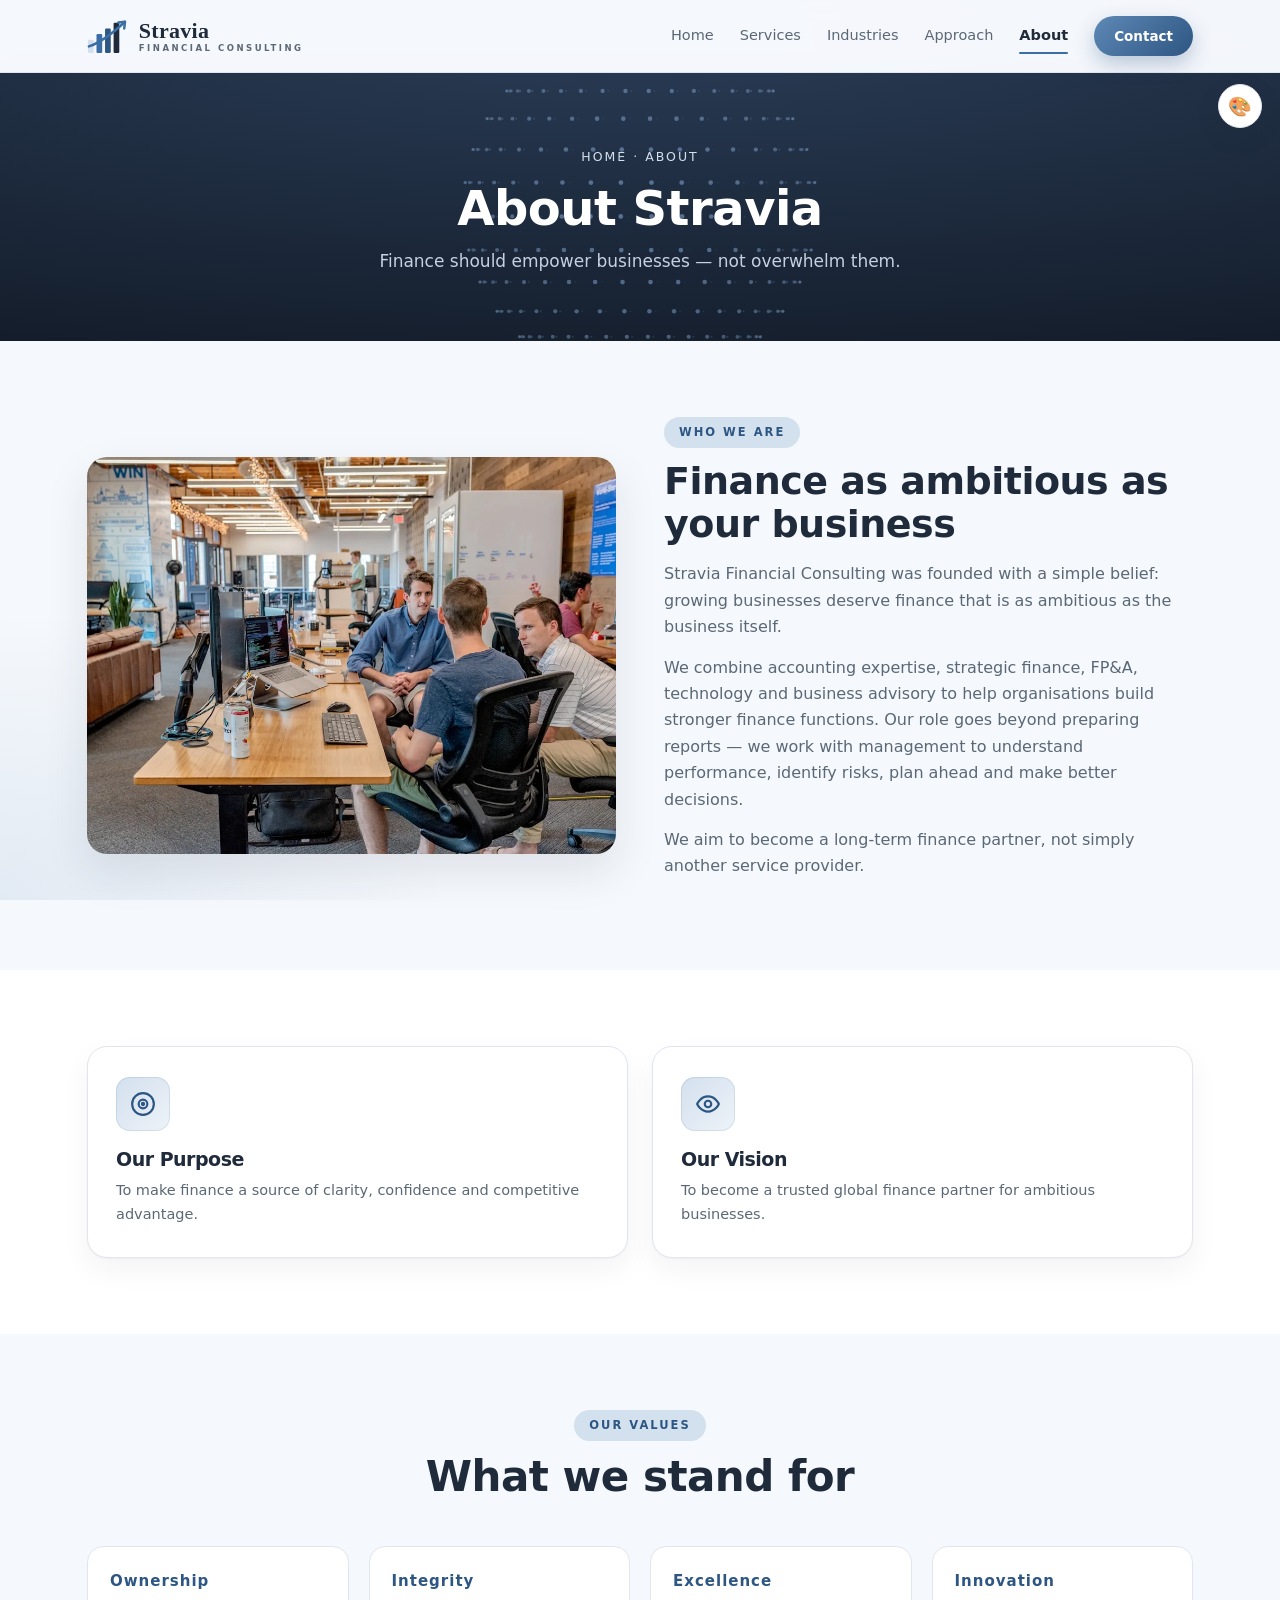
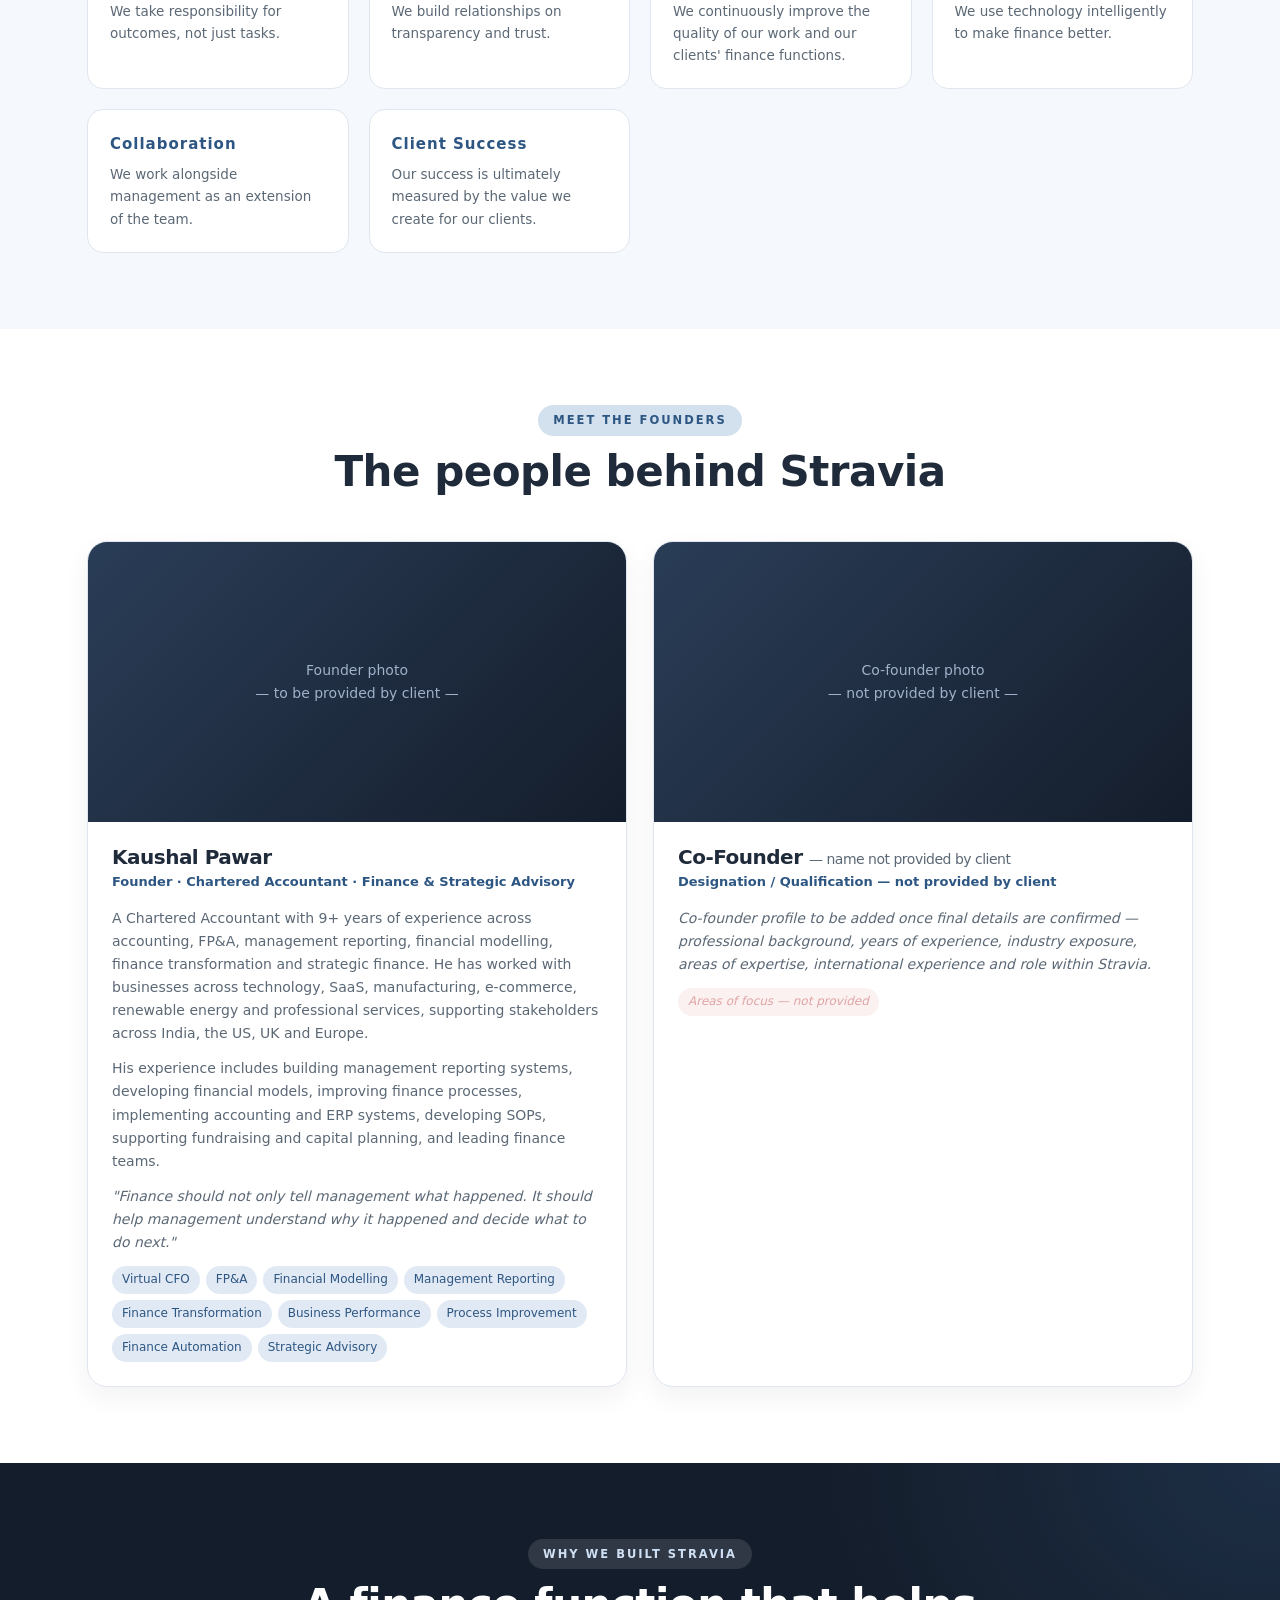
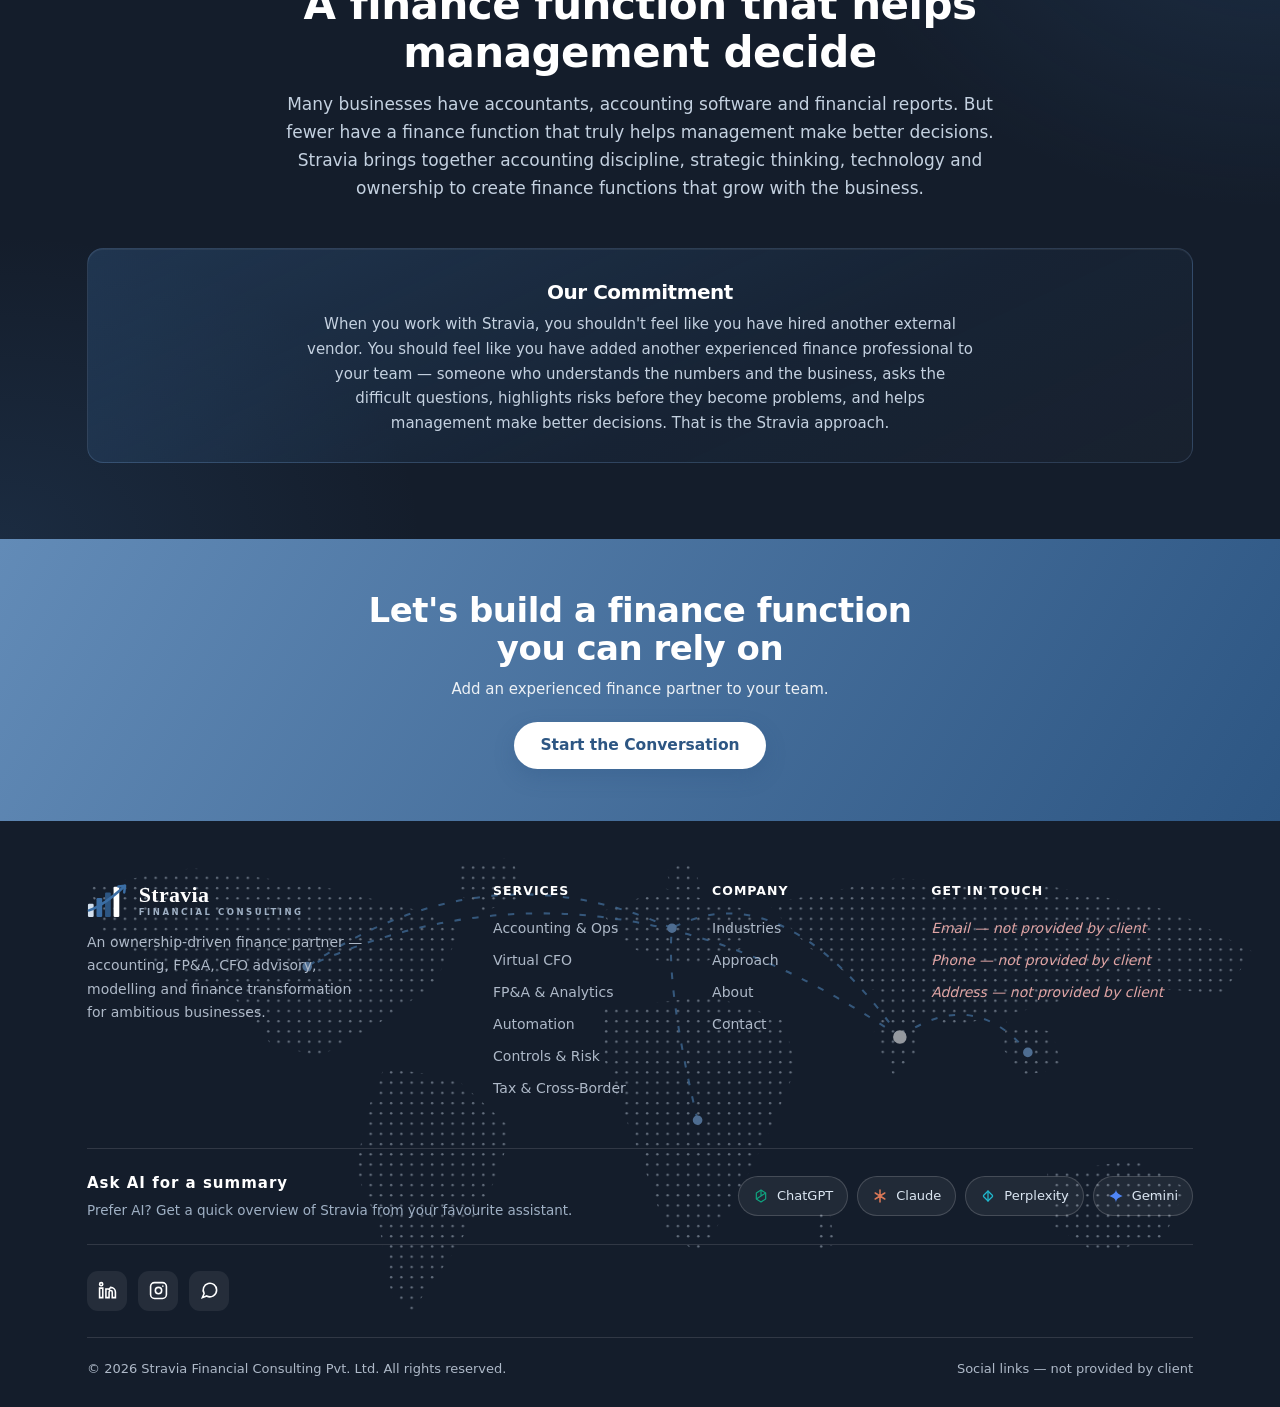
==== about.html @ cf148e98 "Stravia Financial Consulting website — real client content, colour-theme switcher, webp assets, resp" ====
<!DOCTYPE html>
<html lang="en">
<head>
<meta charset="UTF-8">
<meta name="viewport" content="width=device-width, initial-scale=1.0">
<title>About &amp; Founders — Stravia Financial Consulting</title>
<meta name="description" content="Stravia was founded on a simple belief: growing businesses deserve finance as ambitious as the business itself.">
<link rel="stylesheet" href="styles.css">
</head>
<body>

<header>
  <div class="wrap nav">
    <a class="brand" href="index.html"><svg class="logo" viewBox="0 0 44 40" fill="none" aria-hidden="true"><rect x="1" y="24" width="6" height="14" rx="1.2" fill="var(--accent-soft)"/><rect x="10" y="18" width="6" height="20" rx="1.2" fill="var(--accent)"/><rect x="19" y="12" width="6" height="26" rx="1.2" fill="var(--accent-dark)"/><rect x="28" y="6" width="6" height="32" rx="1.2" fill="var(--ink)"/><path d="M2 31C14 27 26 18 40 5" stroke="var(--accent)" stroke-width="2.6" stroke-linecap="round"/><path d="M40 5l-7 .8M40 5l-.8 7" stroke="var(--accent)" stroke-width="2.6" stroke-linecap="round"/></svg><span class="word"><b>Stravia</b><span>Financial Consulting</span></span></a>
    <nav class="navlinks">
      <a href="index.html">Home</a><a href="services.html">Services</a><a href="industries.html">Industries</a>
      <a href="approach.html">Approach</a><a href="about.html" class="active">About</a><a href="contact.html" class="btn">Contact</a>
    </nav>
    <button class="hamb" onclick="toggleMenu()">&#9776;</button>
  </div>
  <div class="mobile"><a href="index.html">Home</a><a href="services.html">Services</a><a href="industries.html">Industries</a><a href="approach.html">Approach</a><a href="about.html">About</a><a href="contact.html">Contact</a></div>
</header>

<div class="banner">
  <canvas class="banner-canvas" aria-hidden="true"></canvas>
  <div class="wrap">
    <div class="crumb">Home · About</div>
    <h1>About Stravia</h1>
    <p>Finance should empower businesses — not overwhelm them.</p>
  </div>
</div>

<!-- ABOUT INTRO -->
<section>
  <div class="wrap split">
    <img class="split-img reveal" src="assets/about-team.webp" alt="Stravia" loading="lazy" style="max-height:460px">
    <div class="reveal">
      <div class="tag">Who We Are</div>
      <h2>Finance as ambitious as your business</h2>
      <p>Stravia Financial Consulting was founded with a simple belief: growing businesses deserve finance that is as ambitious as the business itself.</p>
      <p>We combine accounting expertise, strategic finance, FP&amp;A, technology and business advisory to help organisations build stronger finance functions. Our role goes beyond preparing reports — we work with management to understand performance, identify risks, plan ahead and make better decisions.</p>
      <p>We aim to become a long-term finance partner, not simply another service provider.</p>
    </div>
  </div>
</section>

<!-- PURPOSE / VISION -->
<section style="background:var(--surface)">
  <div class="wrap grid-2">
    <div class="card reveal"><div class="ic"><svg stroke-width="2" viewBox="0 0 24 24"><path d="M12 2a10 10 0 100 20 10 10 0 000-20zM12 8a4 4 0 100 8 4 4 0 000-8zM12 11a1 1 0 100 2 1 1 0 000-2z"/></svg></div><h3>Our Purpose</h3><p>To make finance a source of clarity, confidence and competitive advantage.</p></div>
    <div class="card reveal"><div class="ic"><svg stroke-width="2" viewBox="0 0 24 24"><path d="M2 12s3-7 10-7 10 7 10 7-3 7-10 7-10-7-10-7z"/><circle cx="12" cy="12" r="3"/></svg></div><h3>Our Vision</h3><p>To become a trusted global finance partner for ambitious businesses.</p></div>
  </div>
</section>

<!-- VALUES -->
<section>
  <div class="wrap">
    <div class="shead reveal"><div class="tag">Our Values</div><h2>What we stand for</h2></div>
    <div class="values reveal">
      <div class="val"><h4>Ownership</h4><p>We take responsibility for outcomes, not just tasks.</p></div>
      <div class="val"><h4>Integrity</h4><p>We build relationships on transparency and trust.</p></div>
      <div class="val"><h4>Excellence</h4><p>We continuously improve the quality of our work and our clients' finance functions.</p></div>
      <div class="val"><h4>Innovation</h4><p>We use technology intelligently to make finance better.</p></div>
      <div class="val"><h4>Collaboration</h4><p>We work alongside management as an extension of the team.</p></div>
      <div class="val"><h4>Client Success</h4><p>Our success is ultimately measured by the value we create for our clients.</p></div>
    </div>
  </div>
</section>

<!-- FOUNDERS -->
<section style="background:var(--surface)">
  <div class="wrap">
    <div class="shead reveal"><div class="tag">Meet the Founders</div><h2>The people behind Stravia</h2></div>
    <div class="team">
      <div class="member reveal">
        <div class="ph">Founder photo<br>— to be provided by client —</div>
        <div class="info">
          <h3>Kaushal Pawar</h3>
          <span class="role">Founder · Chartered Accountant · Finance &amp; Strategic Advisory</span>
          <p>A Chartered Accountant with 9+ years of experience across accounting, FP&amp;A, management reporting, financial modelling, finance transformation and strategic finance. He has worked with businesses across technology, SaaS, manufacturing, e-commerce, renewable energy and professional services, supporting stakeholders across India, the US, UK and Europe.</p>
          <p>His experience includes building management reporting systems, developing financial models, improving finance processes, implementing accounting and ERP systems, developing SOPs, supporting fundraising and capital planning, and leading finance teams.</p>
          <p><em>"Finance should not only tell management what happened. It should help management understand why it happened and decide what to do next."</em></p>
          <div class="focus"><span>Virtual CFO</span><span>FP&amp;A</span><span>Financial Modelling</span><span>Management Reporting</span><span>Finance Transformation</span><span>Business Performance</span><span>Process Improvement</span><span>Finance Automation</span><span>Strategic Advisory</span></div>
        </div>
      </div>
      <div class="member reveal">
        <div class="ph">Co-founder photo<br>— not provided by client —</div>
        <div class="info">
          <h3>Co-Founder <span style="font-weight:400;color:var(--muted);font-size:14px">— name not provided by client</span></h3>
          <span class="role">Designation / Qualification — not provided by client</span>
          <p><em>Co-founder profile to be added once final details are confirmed — professional background, years of experience, industry exposure, areas of expertise, international experience and role within Stravia.</em></p>
          <div class="focus"><span class="np" style="background:rgba(224,164,164,.15)">Areas of focus — not provided</span></div>
        </div>
      </div>
    </div>
  </div>
</section>

<!-- WHY / COMMITMENT -->
<section class="dark">
  <div class="wrap">
    <div class="shead reveal"><div class="tag">Why We Built Stravia</div><h2>A finance function that helps management decide</h2>
      <p>Many businesses have accountants, accounting software and financial reports. But fewer have a finance function that truly helps management make better decisions. Stravia brings together accounting discipline, strategic thinking, technology and ownership to create finance functions that grow with the business.</p></div>
    <div class="pillars" style="grid-template-columns:1fr">
      <div class="pillar reveal" style="text-align:center">
        <h3 style="font-size:20px">Our Commitment</h3>
        <p style="max-width:70ch;margin:8px auto 0;font-size:15px">When you work with Stravia, you shouldn't feel like you have hired another external vendor. You should feel like you have added another experienced finance professional to your team — someone who understands the numbers and the business, asks the difficult questions, highlights risks before they become problems, and helps management make better decisions. That is the Stravia approach.</p>
      </div>
    </div>
  </div>
</section>

<section class="cta"><div class="wrap reveal"><h2>Let's build a finance function you can rely on</h2><p>Add an experienced finance partner to your team.</p><a href="contact.html" class="btn btn-lg">Start the Conversation</a></div></section>

<footer>
  <div class="footer-bg" aria-hidden="true"></div>
  <div class="wrap">
    <div class="fgrid">
      <div><a class="brand" href="index.html"><svg class="logo" viewBox="0 0 44 40" fill="none" aria-hidden="true"><rect x="1" y="24" width="6" height="14" rx="1.2" fill="var(--accent-soft)"/><rect x="10" y="18" width="6" height="20" rx="1.2" fill="var(--accent)"/><rect x="19" y="12" width="6" height="26" rx="1.2" fill="var(--accent-dark)"/><rect x="28" y="6" width="6" height="32" rx="1.2" fill="#fff"/><path d="M2 31C14 27 26 18 40 5" stroke="var(--accent)" stroke-width="2.6" stroke-linecap="round"/><path d="M40 5l-7 .8M40 5l-.8 7" stroke="var(--accent)" stroke-width="2.6" stroke-linecap="round"/></svg><span class="word"><b>Stravia</b><span>Financial Consulting</span></span></a>
        <p class="fabout">An ownership-driven finance partner — accounting, FP&amp;A, CFO advisory, modelling and finance transformation for ambitious businesses.</p></div>
      <div><h5>Services</h5><a href="services.html">Accounting &amp; Ops</a><a href="services.html">Virtual CFO</a><a href="services.html">FP&amp;A &amp; Analytics</a><a href="services.html">Automation</a><a href="services.html">Controls &amp; Risk</a><a href="services.html">Tax &amp; Cross-Border</a></div>
      <div><h5>Company</h5><a href="industries.html">Industries</a><a href="approach.html">Approach</a><a href="about.html">About</a><a href="contact.html">Contact</a></div>
      <div><h5>Get in touch</h5><a class="np">Email — not provided by client</a><a class="np">Phone — not provided by client</a><a class="np">Address — not provided by client</a></div>
    </div>
    <div class="ai-summary">
      <div><h5>Ask AI for a summary</h5><p>Prefer AI? Get a quick overview of Stravia from your favourite assistant.</p></div>
      <div class="ai-btns">
        <a href="https://chatgpt.com" target="_blank" rel="noopener"><svg class="ai-ic" viewBox="0 0 24 24" fill="none" stroke="#10a37f" stroke-width="1.8" stroke-linejoin="round"><path d="M12 3 L19 7.5 V16.5 L12 21 L5 16.5 V7.5 Z"/><path d="M12 3 V12 M12 12 L19 7.5 M12 12 L5 16.5"/></svg>ChatGPT</a>
        <a href="https://claude.ai" target="_blank" rel="noopener"><svg class="ai-ic" viewBox="0 0 24 24" fill="none" stroke="#d97757" stroke-width="2.3" stroke-linecap="round"><path d="M12 3v18M4.8 7.5l14.4 9M19.2 7.5l-14.4 9"/></svg>Claude</a>
        <a href="https://www.perplexity.ai" target="_blank" rel="noopener"><svg class="ai-ic" viewBox="0 0 24 24" fill="none" stroke="#20b8cd" stroke-width="1.9"><rect x="6.7" y="6.7" width="10.6" height="10.6" rx="1.5" transform="rotate(45 12 12)"/><path d="M12 3.5v17"/></svg>Perplexity</a>
        <a href="https://gemini.google.com" target="_blank" rel="noopener"><svg class="ai-ic" viewBox="0 0 24 24" fill="#4f86f7"><path d="M12 2c.5 5 2.5 7 10 10-7.5 3-9.5 5-10 10-.5-5-2.5-7-10-10 7.5-3 9.5-5 10-10z"/></svg>Gemini</a>
      </div>
    </div>
    <div class="fsocials">
      <a href="#" title="Not provided by client"><svg viewBox="0 0 24 24" stroke-width="2"><path d="M16 8a6 6 0 016 6v7h-4v-7a2 2 0 00-4 0v7h-4v-11h4v1.5A6 6 0 0116 8zM2 9h4v12H2zM4 2a2 2 0 110 4 2 2 0 010-4z"/></svg></a>
      <a href="#" title="Not provided by client"><svg viewBox="0 0 24 24" stroke-width="2"><rect x="2" y="2" width="20" height="20" rx="5"/><circle cx="12" cy="12" r="4"/><circle cx="17.5" cy="6.5" r="1" fill="#fff" stroke="none"/></svg></a>
      <a href="#" title="Not provided by client"><svg viewBox="0 0 24 24" stroke-width="2"><path d="M21 11.5a8.5 8.5 0 01-12.6 7.4L3 21l2.2-5.3A8.5 8.5 0 1121 11.5z"/></svg></a>
    </div>
    <div class="fbot"><span>© 2026 Stravia Financial Consulting Pvt. Ltd. All rights reserved.</span><span>Social links — not provided by client</span></div>
  </div>
</footer>

<script src="script.js"></script>
</body>
</html>
---- styles.css ----
/* ============================================================
   STRAVIA FINANCIAL CONSULTING — stylesheet
   Theme is driven by CSS variables (see script.js theme switcher).
   Default theme below = "Steel Blue" (recommended).
   ============================================================ */
:root{
  --bg:#f5f8fc; --surface:#ffffff; --ink:#1f2a3a; --muted:#5b6875;
  --accent:#3b6ea5; --accent-dark:#2d5683; --accent-soft:#d3e0ee;
  --on-accent:#ffffff; --line:#e0e6ef;
  --d1:#2a3d57; --d2:#141d2b;            /* dark-section gradient stops */
  --shadow:0 18px 44px rgba(31,42,58,.10);
  --radius:20px;
}
*{box-sizing:border-box;margin:0;padding:0}
html{scroll-behavior:smooth}
html,body{overflow-x:hidden}
body{
  font-family:"Poppins","Segoe UI",system-ui,-apple-system,sans-serif;
  color:var(--ink);background:var(--bg);line-height:1.65;-webkit-font-smoothing:antialiased;
  background-image:
    radial-gradient(70% 55% at 100% 0%, color-mix(in srgb, var(--accent) 12%, transparent), transparent 58%),
    radial-gradient(60% 55% at 0% 100%, color-mix(in srgb, var(--accent) 10%, transparent), transparent 58%);
  background-attachment:fixed;background-repeat:no-repeat;
}
h1,h2,h3{line-height:1.12;font-weight:700;letter-spacing:-.5px}
a{color:inherit;text-decoration:none}
img{max-width:100%;display:block}
ul{list-style:none}
.wrap{max-width:1150px;margin:0 auto;padding:0 22px}
section{padding:76px 0}
.tag{display:inline-block;color:var(--accent-dark);background:var(--accent-soft);font-weight:700;
  letter-spacing:2px;font-size:11.5px;text-transform:uppercase;padding:6px 15px;border-radius:40px}
.dark .tag{background:rgba(255,255,255,.12);color:#cfe0f5}
.shead{text-align:center;max-width:720px;margin:0 auto 46px}
.shead h2{font-size:clamp(26px,4.4vw,42px);margin-top:12px}
.shead p{color:var(--muted);margin-top:14px;font-size:clamp(15px,2vw,17px)}
.dark .shead p{color:#c4d1e0}

/* ---------- Buttons ---------- */
.btn{display:inline-flex;align-items:center;gap:8px;background:linear-gradient(135deg,color-mix(in srgb,var(--accent) 82%,#fff),var(--accent-dark));
  color:var(--on-accent);font-weight:600;padding:12px 26px;border-radius:40px;font-size:14.5px;border:none;cursor:pointer;
  box-shadow:0 8px 20px color-mix(in srgb,var(--accent-dark) 30%,transparent);transition:transform .25s cubic-bezier(.16,1,.3,1),box-shadow .25s}
.btn:hover{transform:translateY(-3px);box-shadow:0 14px 30px color-mix(in srgb,var(--accent-dark) 42%,transparent)}
.btn-lg{padding:15px 34px;font-size:15.5px}
.btn-outline{background:transparent;color:var(--ink);border:1.5px solid var(--line);box-shadow:none}
.btn-outline:hover{background:var(--ink);color:#fff;border-color:var(--ink)}

/* ---------- Brand / logo (SVG adapts to theme) ---------- */
.brand{display:flex;align-items:center;gap:10px;font-weight:700}
.brand .logo{height:38px;width:auto;flex:none}
.brand .word{display:flex;flex-direction:column;line-height:1}
.brand .word b{font-family:Georgia,"Times New Roman",serif;font-size:22px;letter-spacing:.3px;color:var(--ink)}
.brand .word span{font-size:8.5px;letter-spacing:2.5px;text-transform:uppercase;color:var(--muted);margin-top:2px}

/* ---------- Nav ---------- */
header{position:sticky;top:0;z-index:100;background:color-mix(in srgb,var(--bg) 90%,transparent);
  backdrop-filter:blur(10px);border-bottom:1px solid var(--line)}
.nav{display:flex;align-items:center;justify-content:space-between;height:72px;gap:12px}
.navlinks{display:flex;gap:26px;align-items:center;font-size:14.5px;font-weight:500}
.navlinks a{color:var(--muted);transition:.15s;position:relative;padding:4px 0;white-space:nowrap}
.navlinks a:hover{color:var(--ink)}
.navlinks a.active{color:var(--ink);font-weight:600}
.navlinks a.active::after{content:"";position:absolute;left:0;right:0;bottom:-2px;height:2px;background:var(--accent);border-radius:2px}
.navlinks a.btn{color:var(--on-accent);padding:9px 20px;font-size:13.5px}
.hamb{display:none;background:none;border:none;font-size:26px;color:var(--ink);cursor:pointer;line-height:1}
.mobile{display:none;flex-direction:column;padding:8px 22px 20px;background:var(--surface);border-bottom:1px solid var(--line)}
.mobile a{padding:12px 4px;color:var(--ink);font-weight:500;border-bottom:1px solid var(--line)}
.mobile a:last-child{border:none}
.mobile.open{display:flex}

/* ---------- Theme switcher (top-right) ---------- */
.theme-fab{position:fixed;top:84px;right:18px;z-index:130;width:44px;height:44px;border-radius:50%;
  background:var(--surface);border:1px solid var(--line);box-shadow:0 8px 22px rgba(31,42,58,.16);
  cursor:pointer;display:flex;align-items:center;justify-content:center;font-size:19px;transition:.2s}
.theme-fab:hover{transform:scale(1.06)}
.theme-panel{position:fixed;top:136px;right:18px;z-index:130;width:230px;background:var(--surface);
  border:1px solid var(--line);border-radius:16px;box-shadow:0 20px 44px rgba(31,42,58,.2);padding:14px;
  display:none}
.theme-panel.open{display:block}
.theme-panel h4{font-size:11px;letter-spacing:1.4px;text-transform:uppercase;color:var(--muted);margin-bottom:10px}
.theme-opt{display:flex;align-items:center;gap:10px;width:100%;border:1px solid var(--line);background:var(--surface);
  border-radius:10px;padding:8px 10px;margin-bottom:8px;cursor:pointer;font-size:13px;color:var(--ink);font-family:inherit;text-align:left}
.theme-opt:last-child{margin-bottom:0}
.theme-opt:hover{border-color:color-mix(in srgb,var(--accent) 50%,var(--line))}
.theme-opt.active{border-color:var(--ink);box-shadow:0 0 0 2px color-mix(in srgb,var(--ink) 12%,transparent)}
.theme-opt .sw{display:flex;gap:3px}
.theme-opt .sw i{width:13px;height:13px;border-radius:50%;display:block}
.theme-opt .rec{margin-left:auto;font-size:9px;font-weight:700;color:var(--accent-dark);background:var(--accent-soft);padding:2px 7px;border-radius:20px;letter-spacing:.5px}

/* ---------- Hero (video background) ---------- */
.hero{position:relative;overflow:hidden;min-height:86vh;display:flex;align-items:center;text-align:center;color:#fff;
  padding:120px 0 90px;background:#141d2b url(assets/meeting.webp) center/cover no-repeat}
.hero-video{position:absolute;inset:0;width:100%;height:100%;object-fit:cover;z-index:0}
.hero::after{content:"";position:absolute;inset:0;z-index:1;pointer-events:none;
  background:linear-gradient(180deg,rgba(15,22,34,.72),rgba(15,22,34,.5) 42%,rgba(15,22,34,.86))}
.hero .wrap{position:relative;z-index:2}
.hero h1{font-size:clamp(32px,6.4vw,66px);max-width:20ch;margin:0 auto;color:#fff;text-shadow:0 2px 22px rgba(0,0,0,.45)}
.hero .eyebrow{margin:22px 0 8px;font-size:clamp(14px,2vw,20px);font-weight:700;letter-spacing:4px;color:#bcd3ee}
.hero .subhead{max-width:60ch;margin:0 auto;color:#dbe6f2;font-size:clamp(14.5px,1.8vw,17px)}
.hero .hnote{max-width:52ch;margin:16px auto 0;color:#aebccf;font-size:14px;font-style:italic}
.hero .hbtns{margin-top:32px;display:flex;gap:13px;justify-content:center;flex-wrap:wrap}
.hero .btn-outline{color:#fff;border-color:rgba(255,255,255,.55)}
.hero .btn-outline:hover{background:#fff;color:var(--ink);border-color:#fff}

/* ---------- Page banner (inner pages) ---------- */
.banner{color:#fff;text-align:center;padding:74px 0 66px;position:relative;overflow:hidden;
  background:radial-gradient(120% 130% at 50% -20%,var(--d1),var(--d2))}
.banner-canvas{position:absolute;inset:0;width:100%;height:100%;z-index:0;opacity:.9;pointer-events:none}
.banner .wrap{position:relative;z-index:1}
.banner h1{font-size:clamp(28px,5vw,48px)}
.banner p{color:#c4d1e0;margin:12px auto 0;font-size:clamp(15px,2vw,17px);max-width:60ch}
.banner .crumb{color:var(--accent-soft);font-size:12.5px;letter-spacing:2px;text-transform:uppercase;margin-bottom:14px}

/* ---------- Generic grids (auto-responsive) ---------- */
.grid-3{display:grid;grid-template-columns:repeat(auto-fit,minmax(260px,1fr));gap:24px}
.grid-2{display:grid;grid-template-columns:repeat(auto-fit,minmax(300px,1fr));gap:24px}

/* ---------- Cards ---------- */
.card{position:relative;background:var(--surface);border:1px solid var(--line);border-radius:var(--radius);padding:30px 28px;
  box-shadow:0 1px 2px rgba(31,42,58,.04),0 12px 28px rgba(31,42,58,.05);
  transition:transform .3s cubic-bezier(.16,1,.3,1),box-shadow .3s,border-color .3s}
.card:hover{transform:translateY(-7px);box-shadow:0 24px 50px rgba(31,42,58,.14);border-color:var(--accent-soft)}
.card .ic{width:54px;height:54px;border-radius:14px;background:linear-gradient(135deg,var(--accent-soft),color-mix(in srgb,var(--accent-soft) 40%,#fff));
  display:flex;align-items:center;justify-content:center;margin-bottom:18px;transition:.3s;box-shadow:inset 0 0 0 1px color-mix(in srgb,var(--accent) 14%,transparent)}
.card:hover .ic{background:linear-gradient(135deg,color-mix(in srgb,var(--accent) 82%,#fff),var(--accent-dark))}
.card .ic svg{width:26px;height:26px;stroke:var(--accent-dark);transition:.3s;fill:none}
.card:hover .ic svg{stroke:#fff}
.card h3{font-size:19px;margin-bottom:9px}
.card p{color:var(--muted);font-size:14.5px}
.card .more{display:inline-block;margin-top:14px;color:var(--accent-dark);font-weight:600;font-size:14px}

/* ---------- Feature / value chips ---------- */
.features{background:var(--accent-soft)}
.feat{display:flex;gap:13px;align-items:flex-start}
.feat .fi{flex:none;width:46px;height:46px;border-radius:13px;background:var(--surface);display:flex;align-items:center;justify-content:center;
  box-shadow:0 6px 16px rgba(31,42,58,.1),inset 0 0 0 1px color-mix(in srgb,var(--accent) 10%,transparent);transition:.3s}
.feat:hover .fi{transform:translateY(-3px)}
.feat .fi svg{width:23px;height:23px;stroke:var(--accent-dark);fill:none}
.feat h4{font-size:15px}
.feat p{font-size:13.5px;color:var(--accent-dark);opacity:.9}

/* ---------- Split (image + text) ---------- */
.split{display:grid;grid-template-columns:repeat(auto-fit,minmax(300px,1fr));gap:48px;align-items:center}
.split img{border-radius:var(--radius);box-shadow:var(--shadow);width:100%;object-fit:cover;max-height:460px}
.split h2{font-size:clamp(24px,3.6vw,38px);margin:12px 0 16px}
.split p{color:var(--muted);margin-bottom:14px}
.ticks li{display:flex;gap:11px;align-items:flex-start;margin-bottom:12px;font-size:15px}
.ticks svg{flex:none;width:22px;height:22px;stroke:var(--accent);margin-top:2px;fill:none}

/* ---------- Dark section + gradient pillar cards ---------- */
.dark{background:var(--d2);color:#fff;position:relative;overflow:hidden}
.dark::after{content:"";position:absolute;inset:0;pointer-events:none;z-index:0;
  background:radial-gradient(60% 85% at 100% 0%,color-mix(in srgb,var(--accent) 22%,transparent),transparent 60%),
             radial-gradient(55% 75% at 0% 100%,color-mix(in srgb,var(--accent) 18%,transparent),transparent 60%)}
.dark .wrap{position:relative;z-index:1}
.dark .shead h2{color:#fff}
.pillars{display:grid;grid-template-columns:repeat(auto-fit,minmax(240px,1fr));gap:24px}
.pillar{border-radius:16px;padding:26px;border:1px solid rgba(143,182,230,.18);
  background:linear-gradient(155deg,color-mix(in srgb,var(--accent) 30%,transparent),color-mix(in srgb,var(--accent) 8%,transparent) 60%,rgba(255,255,255,.02));
  box-shadow:inset 0 1px 0 rgba(255,255,255,.06);transition:.3s}
.pillar:hover{transform:translateY(-5px);border-color:rgba(143,182,230,.4)}
.pillar .pn{font-size:26px;font-weight:700;
  background:linear-gradient(135deg,#cfe0f5,color-mix(in srgb,var(--accent) 70%,#fff));-webkit-background-clip:text;background-clip:text;-webkit-text-fill-color:transparent}
.pillar h3{font-size:18px;margin:6px 0 9px}
.pillar p{color:#c4d1e0;font-size:14px}

/* ---------- Service blocks (Services page) ---------- */
.svc-block{background:var(--surface);border:1px solid var(--line);border-radius:var(--radius);padding:28px;
  box-shadow:0 10px 26px rgba(31,42,58,.05);margin-bottom:22px}
.svc-block .h{display:flex;align-items:center;gap:14px;margin-bottom:16px}
.svc-block .num{flex:none;width:44px;height:44px;border-radius:12px;display:flex;align-items:center;justify-content:center;
  font-weight:700;color:#fff;background:linear-gradient(135deg,color-mix(in srgb,var(--accent) 82%,#fff),var(--accent-dark))}
.svc-block h3{font-size:20px}
.svc-block .chips{display:flex;flex-wrap:wrap;gap:8px}
.chip{background:color-mix(in srgb,var(--accent-soft) 60%,var(--bg));border:1px solid var(--line);color:var(--ink);
  font-size:13px;padding:6px 13px;border-radius:30px}
.svc-block .outcome{margin-top:16px;font-size:14px;color:var(--accent-dark);background:var(--accent-soft);
  padding:11px 16px;border-radius:12px;display:flex;gap:8px;align-items:flex-start}
.svc-block .outcome svg{flex:none;width:18px;height:18px;stroke:var(--accent-dark);margin-top:2px;fill:none}

/* ---------- Industries ---------- */
.ind{background:var(--surface);border:1px solid var(--line);border-radius:var(--radius);padding:28px;
  box-shadow:0 10px 26px rgba(31,42,58,.05);transition:.3s}
.ind:hover{box-shadow:0 22px 46px rgba(31,42,58,.12);transform:translateY(-5px)}
.ind h3{font-size:20px;margin-bottom:6px}
.ind .lbl{font-size:11.5px;font-weight:700;letter-spacing:1px;text-transform:uppercase;color:var(--accent-dark);margin:16px 0 8px}
.ind p{color:var(--muted);font-size:14px}
.ind .list li{font-size:13.5px;color:var(--muted);padding-left:18px;position:relative;margin-bottom:5px}
.ind .list li::before{content:"";position:absolute;left:2px;top:8px;width:6px;height:6px;border-radius:50%;background:var(--accent)}
.ind .kpis{display:flex;flex-wrap:wrap;gap:6px}
.ind .kpis span{font-size:12px;background:var(--accent-soft);color:var(--accent-dark);padding:4px 10px;border-radius:20px;font-weight:600}

/* ---------- Team members ---------- */
.team{display:grid;grid-template-columns:repeat(auto-fit,minmax(280px,1fr));gap:26px}
.member{background:var(--surface);border:1px solid var(--line);border-radius:var(--radius);overflow:hidden;
  box-shadow:0 10px 26px rgba(31,42,58,.06);transition:.3s}
.member:hover{transform:translateY(-6px);box-shadow:0 22px 46px rgba(31,42,58,.13)}
.member img{width:100%;height:280px;object-fit:cover;object-position:top}
.member .ph{width:100%;height:280px;display:flex;align-items:center;justify-content:center;
  background:linear-gradient(135deg,var(--d1),var(--d2));color:#9fb2c9;font-size:14px;text-align:center;padding:20px}
.member .info{padding:24px}
.member h3{font-size:20px;margin-bottom:3px}
.member .role{color:var(--accent-dark);font-weight:600;font-size:13px;display:block;margin-bottom:14px}
.member p{font-size:14px;color:var(--muted);margin-bottom:12px}
.member .focus{display:flex;flex-wrap:wrap;gap:6px}
.member .focus span{font-size:12px;background:color-mix(in srgb,var(--accent-soft) 60%,var(--bg));color:var(--accent-dark);padding:4px 10px;border-radius:20px}

/* ---------- Values ---------- */
.values{display:grid;grid-template-columns:repeat(auto-fit,minmax(220px,1fr));gap:20px}
.val{background:var(--surface);border:1px solid var(--line);border-radius:16px;padding:22px}
.val h4{font-size:15px;color:var(--accent-dark);letter-spacing:1px;margin-bottom:6px}
.val p{font-size:13.5px;color:var(--muted)}

/* ---------- Insights ---------- */
.insights{display:flex;flex-wrap:wrap;gap:10px;justify-content:center}
.insights span{background:var(--surface);border:1px solid var(--line);color:var(--ink);font-size:13.5px;
  padding:9px 16px;border-radius:30px;transition:.2s}
.insights span:hover{border-color:var(--accent);color:var(--accent-dark)}

/* ---------- CTA ---------- */
.cta{background:linear-gradient(120deg,color-mix(in srgb,var(--accent) 80%,#fff),var(--accent-dark));color:#fff;text-align:center;padding:52px 0}
.cta h2{font-size:clamp(22px,3.4vw,34px);max-width:24ch;margin:0 auto 10px}
.cta p{max-width:52ch;margin:0 auto 20px;color:rgba(255,255,255,.9);font-size:15px}
.cta .btn{background:#fff;color:var(--accent-dark);padding:11px 26px}
.cta .btn:hover{background:var(--ink);color:#fff}

/* ---------- Contact ---------- */
.contact-wrap{position:relative;overflow:hidden;background:var(--d2)}
.worldmap{position:absolute;inset:0;width:100%;height:100%;opacity:.5;pointer-events:none;
  background:url(map.svg) repeat-x center/1100px 100%;animation:mapmove 44s linear infinite}
@keyframes mapmove{from{background-position-x:0}to{background-position-x:1100px}}
.contact-grid{position:relative;display:grid;grid-template-columns:repeat(auto-fit,minmax(300px,1fr));gap:40px;align-items:start;padding:70px 0}
.contact-info{color:#fff}
.contact-info .tag{background:rgba(255,255,255,.12);color:#cfe0f5}
.contact-info h2{font-size:clamp(24px,3.6vw,38px);margin:12px 0 14px}
.contact-info p{color:#c4d1e0;margin-bottom:24px}
.cinfo{display:flex;gap:13px;align-items:center;margin-bottom:16px;color:#e8eef6}
.cinfo .ci{flex:none;width:44px;height:44px;border-radius:12px;background:rgba(255,255,255,.08);display:flex;align-items:center;justify-content:center}
.cinfo .ci svg{width:21px;height:21px;stroke:var(--accent-soft);fill:none}
.cinfo b{display:block;font-size:14.5px}
.cinfo span{font-size:13px;color:#a9b8ca}
.np{color:#e0a4a4 !important;font-style:italic}
.socials{display:flex;gap:11px;margin-top:6px}
.socials a{width:40px;height:40px;border-radius:10px;background:rgba(255,255,255,.08);display:flex;align-items:center;justify-content:center;transition:.2s}
.socials a:hover{background:var(--accent)}
.socials a svg{width:19px;height:19px;stroke:#fff;fill:none}
.form-card{background:#fff;border-radius:var(--radius);padding:28px;box-shadow:0 24px 60px rgba(0,0,0,.28)}
.form-card h3{font-size:20px;margin-bottom:5px}
.form-card .sub{color:var(--muted);font-size:13.5px;margin-bottom:18px}
.field{margin-bottom:14px}
.field label{display:block;font-size:12.5px;font-weight:600;margin-bottom:5px;color:var(--ink)}
.field input,.field select,.field textarea{width:100%;border:1.5px solid var(--line);border-radius:11px;height:44px;
  padding:0 13px;font-size:14px;font-family:inherit;color:var(--ink);background:#fbfcfe;transition:.15s}
.field textarea{height:auto;min-height:92px;padding:10px 13px;resize:vertical}
.field input:focus,.field select:focus,.field textarea:focus{outline:none;border-color:var(--accent);background:#fff;
  box-shadow:0 0 0 3px color-mix(in srgb,var(--accent) 16%,transparent)}
.field input.invalid,.field select.invalid,.phone.invalid input{border-color:#e0a4a4;background:#fdf6f6}
.field input.valid,.field select.valid{border-color:#9fce9f}
.two{display:grid;grid-template-columns:1fr 1fr;gap:12px}
.phone{display:flex;gap:8px}
.phone .code-in{width:78px;flex:none;text-align:center;font-weight:600}
.field .err{display:block;color:#c0392b;font-size:12px;margin-top:5px}
.field .counter{display:block;text-align:right;color:var(--muted);font-size:12px;margin-top:5px}
.captcha{display:flex;align-items:center;gap:10px}
.captcha .code{height:44px;padding:0 16px;display:flex;align-items:center;justify-content:center;font-family:"Courier New",monospace;
  font-size:18px;letter-spacing:6px;font-weight:700;font-style:italic;color:var(--accent-dark);border:1px solid var(--line);border-radius:11px;
  background:repeating-linear-gradient(45deg,#eef3fa,#eef3fa 5px,#dfe9f4 5px,#dfe9f4 10px);user-select:none;text-decoration:line-through;text-decoration-color:rgba(59,110,165,.4)}
.captcha .code.flash{animation:capflash .4s}
@keyframes capflash{0%,100%{transform:translateX(0)}25%{transform:translateX(-6px)}75%{transform:translateX(6px)}}
.captcha .cap-refresh{flex:none;width:44px;height:44px;border:1px solid var(--line);background:#f4f7fb;border-radius:11px;color:var(--accent-dark);font-size:19px;cursor:pointer;transition:.2s}
.captcha .cap-refresh:hover{background:var(--accent-soft);transform:rotate(90deg)}
.captcha input{flex:1}
.consent{display:flex;gap:10px;align-items:flex-start;margin:6px 0 14px;font-size:12px;color:var(--muted);line-height:1.5}
.consent input{margin-top:2px;flex:none;width:16px;height:16px;accent-color:var(--accent)}
.consent a{color:var(--accent-dark);font-weight:600;text-decoration:underline}
.form-card .btn{width:100%;justify-content:center;margin-top:2px}
.btn[disabled]{opacity:.45;cursor:not-allowed;box-shadow:none}
.btn[disabled]:hover{transform:none;box-shadow:none}
.mapbox{border-radius:var(--radius);overflow:hidden;border:1px solid var(--line);box-shadow:var(--shadow)}
.mapbox iframe{display:block;width:100%;height:340px;border:0;filter:grayscale(.15)}

/* ---------- Footer ---------- */
footer{background:var(--d2);color:#aeb9c8;padding:60px 0 28px;font-size:14px;position:relative;overflow:hidden}
.footer-bg{position:absolute;inset:0;z-index:0;pointer-events:none;opacity:.55}
.footer-bg svg{position:absolute;inset:0;width:100%;height:100%}
footer .wrap{position:relative;z-index:1}
.fgrid{display:grid;grid-template-columns:2fr 1fr 1fr 1.4fr;gap:32px;margin-bottom:38px}
footer h5{color:#fff;font-size:12.5px;letter-spacing:1px;text-transform:uppercase;margin-bottom:15px}
footer .brand .word b{color:#fff}
footer .brand .word span{color:#9fb0c4}
footer .fabout{max-width:32ch;margin-top:12px}
footer a{display:block;margin-bottom:9px;color:#aeb9c8;transition:.15s}
footer a:hover{color:#fff}
.ai-summary{display:flex;align-items:center;justify-content:space-between;gap:22px;flex-wrap:wrap;padding:22px 0;margin:2px 0 26px;
  border-top:1px solid rgba(255,255,255,.12);border-bottom:1px solid rgba(255,255,255,.12)}
.ai-summary h5{margin-bottom:4px;text-transform:none;font-size:15px}
.ai-summary p{color:#9fb0c4;font-size:13.5px}
.ai-btns{display:flex;gap:9px;flex-wrap:wrap}
.ai-btns a{display:inline-flex;align-items:center;gap:8px;background:rgba(255,255,255,.06);border:1px solid rgba(255,255,255,.16);
  color:#dbe6f2;font-size:13px;font-weight:500;padding:8px 14px;border-radius:40px;margin:0;transition:.2s}
.ai-btns a:hover{background:var(--accent);border-color:var(--accent);color:#fff;transform:translateY(-2px)}
.ai-btns a .ai-ic{width:16px;height:16px;flex:none}
.fsocials{display:flex;gap:11px;margin-bottom:26px}
.fsocials a{width:40px;height:40px;border-radius:11px;background:rgba(255,255,255,.07);display:flex;align-items:center;justify-content:center;margin:0;transition:.2s}
.fsocials a:hover{background:var(--accent);transform:translateY(-2px)}
.fsocials a svg{width:19px;height:19px;stroke:#fff;fill:none}
.fbot{border-top:1px solid rgba(255,255,255,.12);padding-top:20px;display:flex;justify-content:space-between;flex-wrap:wrap;gap:10px;font-size:13px}

/* ---------- Reveal animations ---------- */
.reveal{opacity:0;transform:translateY(40px);transition:opacity .8s cubic-bezier(.16,1,.3,1),transform .8s cubic-bezier(.16,1,.3,1)}
.js .reveal.in,.reveal.in{opacity:1;transform:none}
.arc{stroke-dasharray:5 9;animation:dash 2.4s linear infinite}
@keyframes dash{to{stroke-dashoffset:-140}}
.ping{transform-origin:center;animation:ping 2.6s ease-out infinite}
@keyframes ping{0%{r:3;opacity:.9}70%{r:15;opacity:0}100%{opacity:0}}

/* ---------- Responsive ---------- */
@media(max-width:860px){
  .navlinks{display:none}
  .hamb{display:block}
  .theme-fab{top:76px;right:12px;width:40px;height:40px}
  .theme-panel{top:124px;right:12px}
  .fgrid{grid-template-columns:1fr 1fr}
  .fbot{justify-content:center;text-align:center}
}
@media(max-width:560px){
  section{padding:52px 0}
  .hero{min-height:82vh;padding:100px 0 70px}
  .two{grid-template-columns:1fr}
  .fgrid{grid-template-columns:1fr}
  .ai-summary{flex-direction:column;align-items:flex-start}
  .hero .hbtns{flex-direction:column;align-items:stretch}
  .hero .btn{justify-content:center}
  .brand .word span{display:none}
}
@media(prefers-reduced-motion:reduce){
  .reveal{opacity:1!important;transform:none!important}
  .worldmap,.arc,.ping{animation:none!important}
}
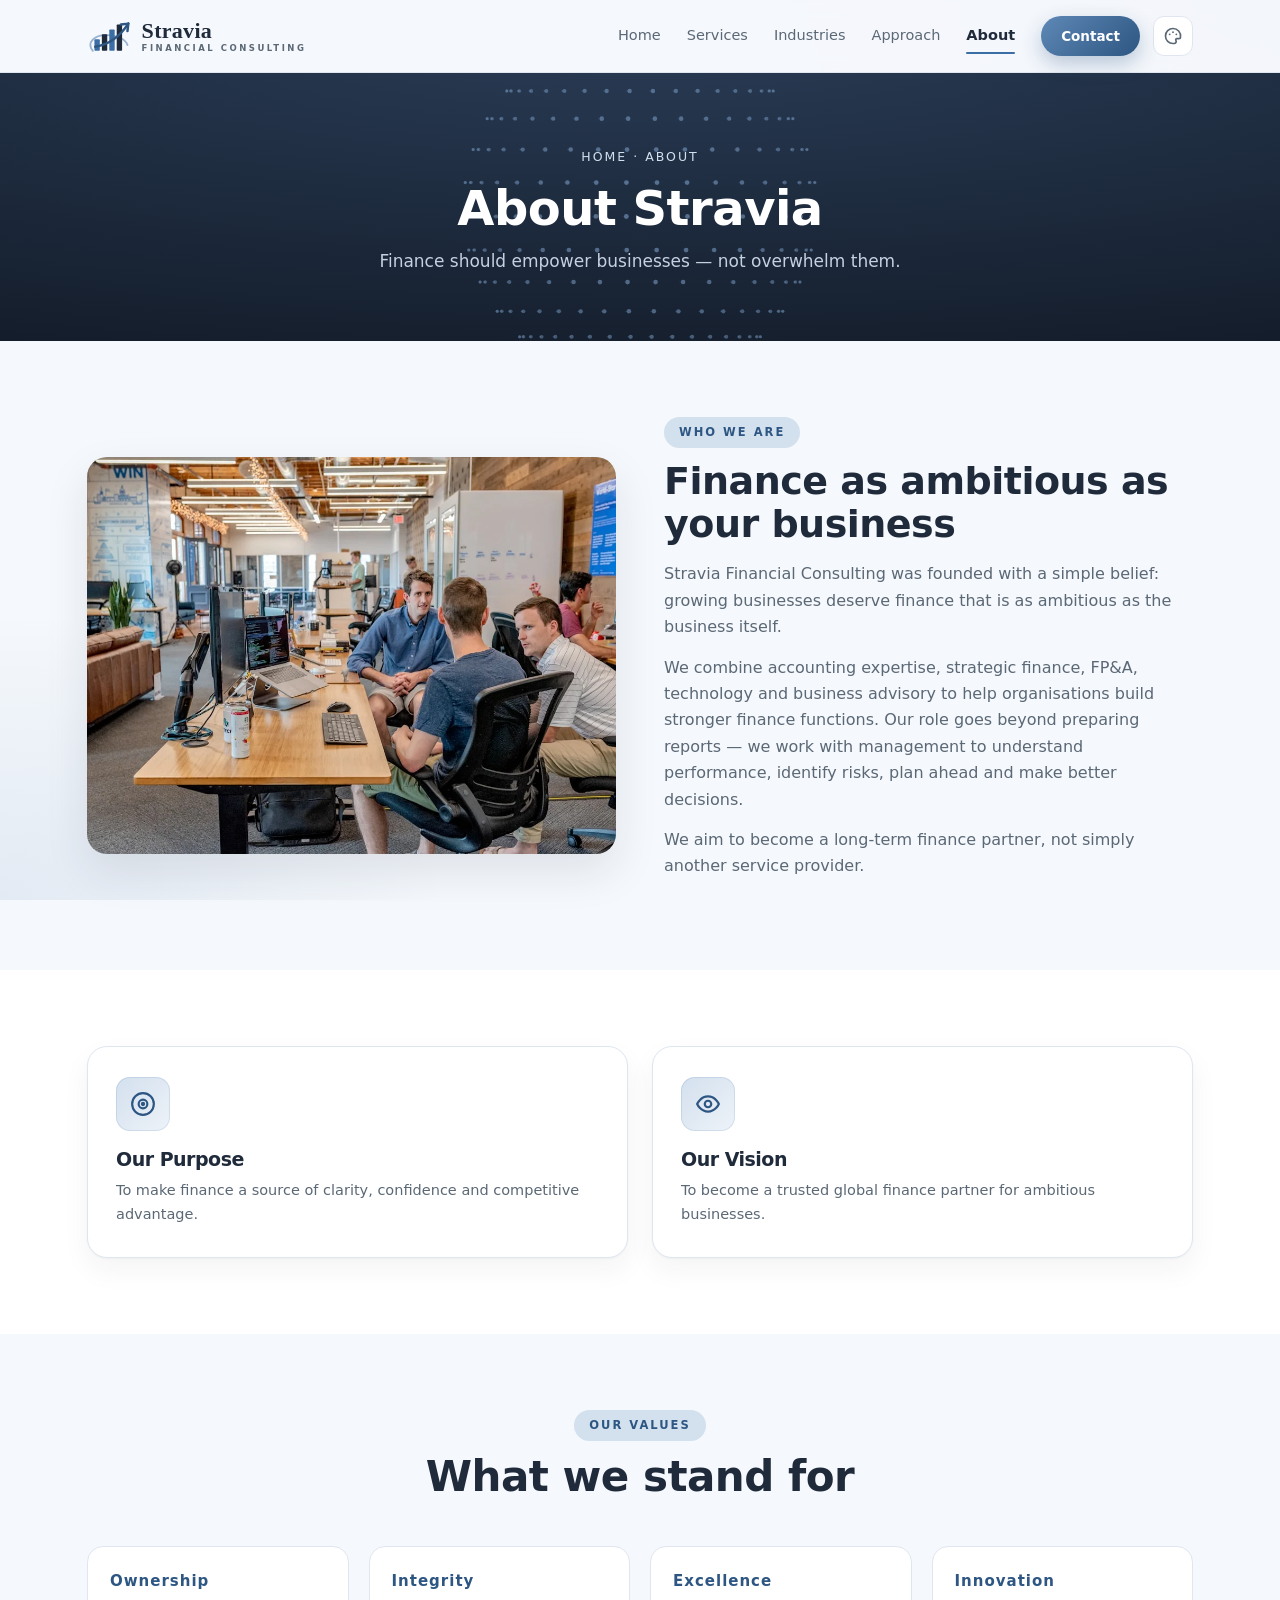
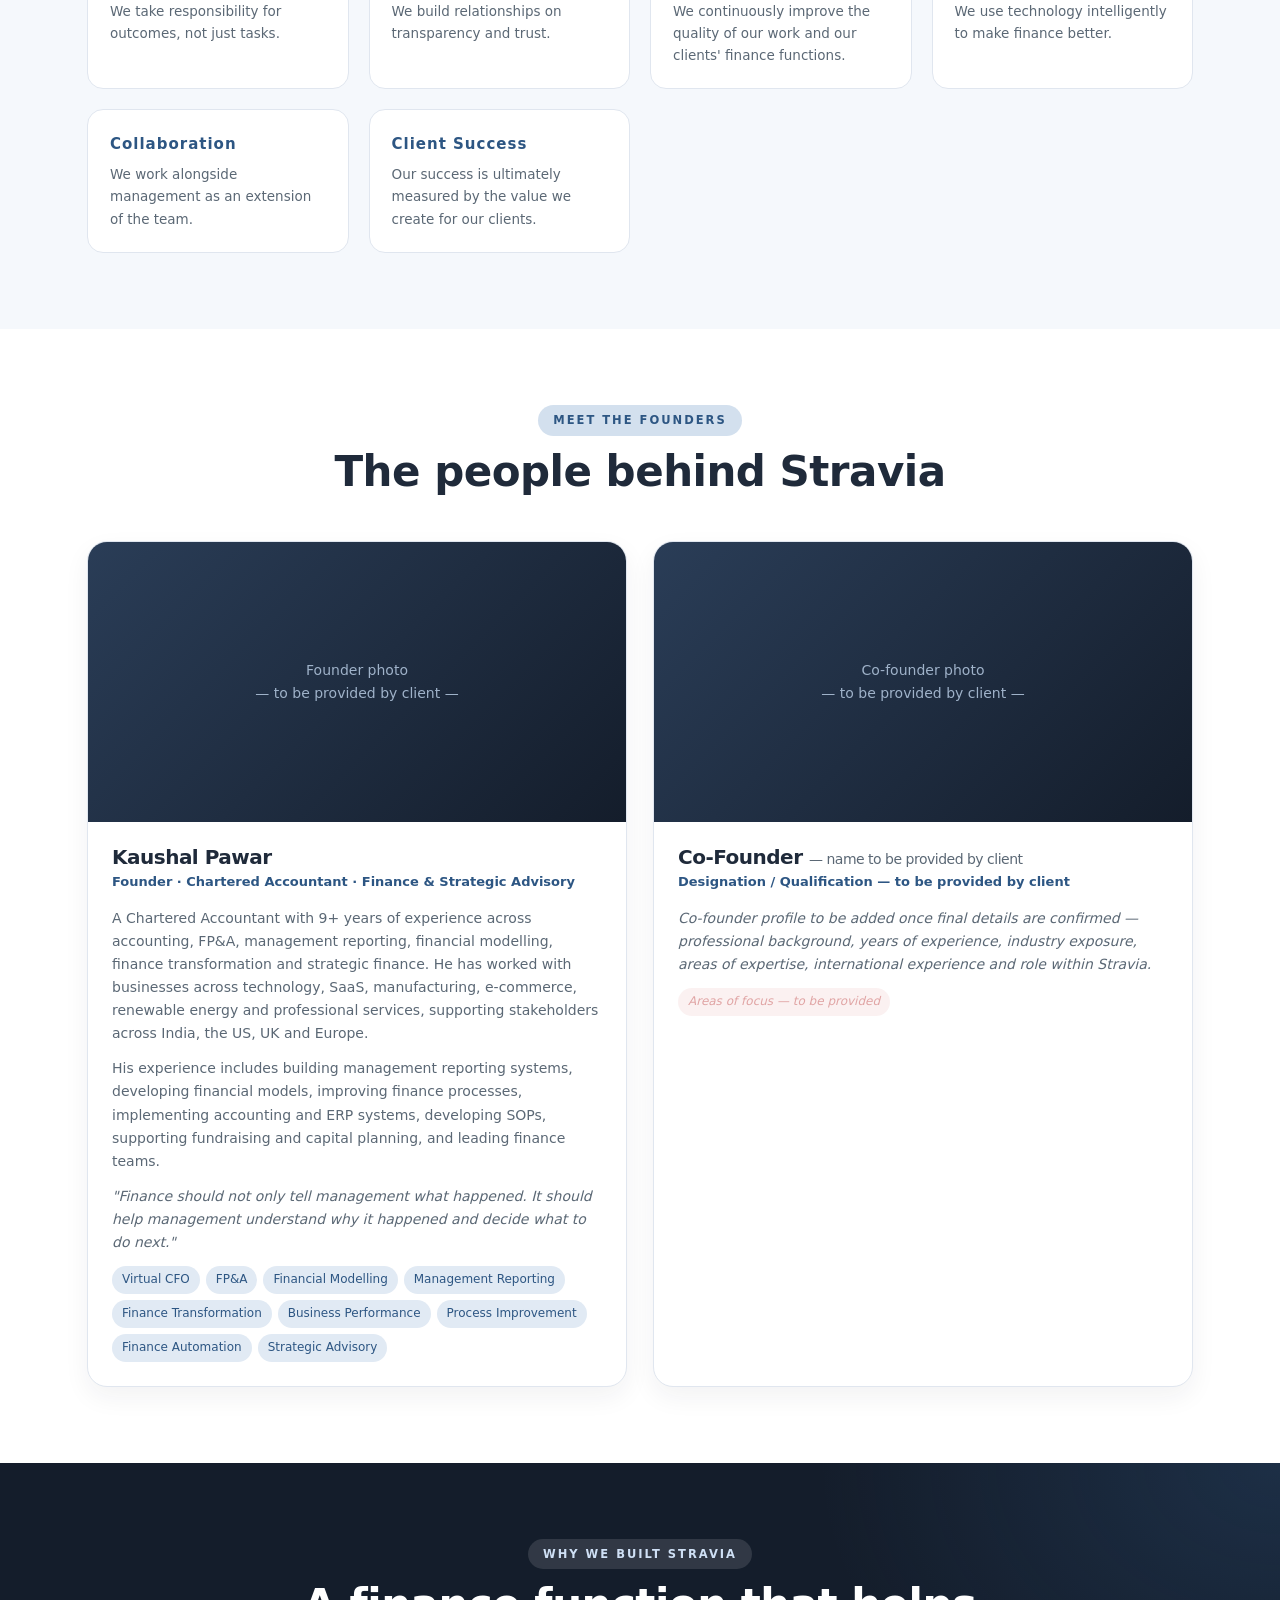
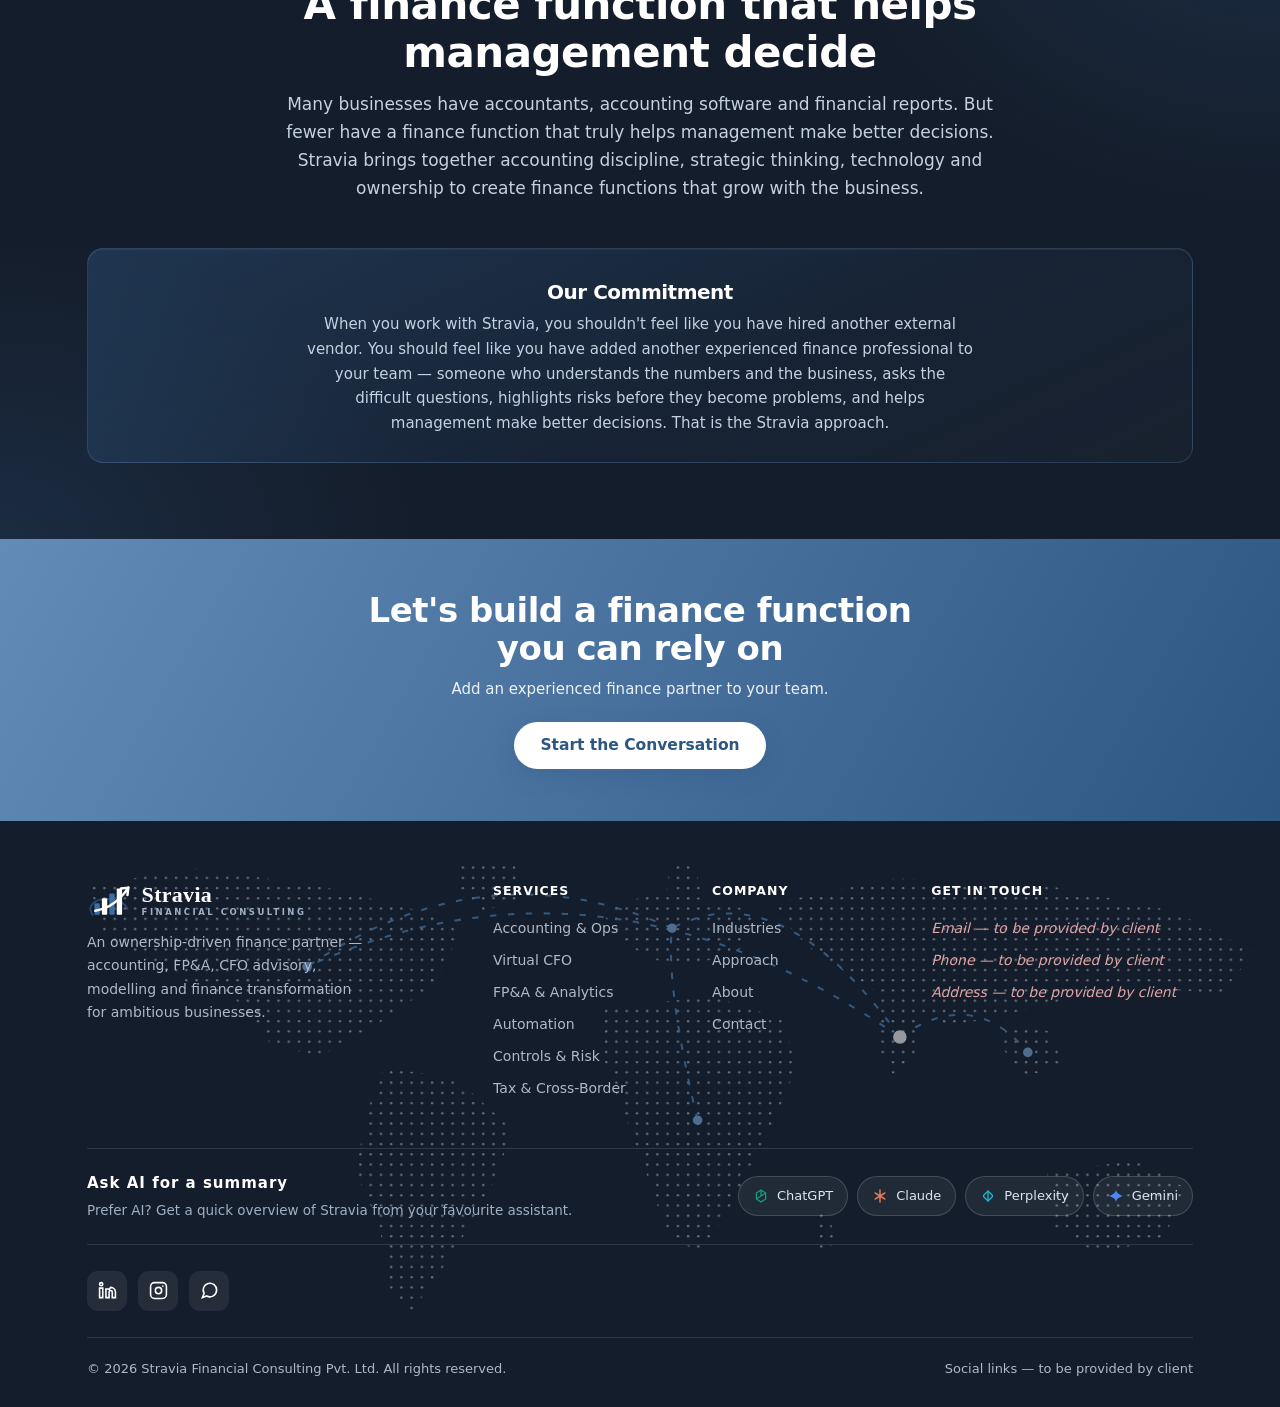
==== commit 6c5baac3: "Refine logo to match brand, move theme switcher into header, enhance theme panel + mobile menu, shri" ====
--- a/about.html
+++ b/about.html
@@ -11,7 +11,7 @@
 
 <header>
   <div class="wrap nav">
-    <a class="brand" href="index.html"><svg class="logo" viewBox="0 0 44 40" fill="none" aria-hidden="true"><rect x="1" y="24" width="6" height="14" rx="1.2" fill="var(--accent-soft)"/><rect x="10" y="18" width="6" height="20" rx="1.2" fill="var(--accent)"/><rect x="19" y="12" width="6" height="26" rx="1.2" fill="var(--accent-dark)"/><rect x="28" y="6" width="6" height="32" rx="1.2" fill="var(--ink)"/><path d="M2 31C14 27 26 18 40 5" stroke="var(--accent)" stroke-width="2.6" stroke-linecap="round"/><path d="M40 5l-7 .8M40 5l-.8 7" stroke="var(--accent)" stroke-width="2.6" stroke-linecap="round"/></svg><span class="word"><b>Stravia</b><span>Financial Consulting</span></span></a>
+    <a class="brand" href="index.html"><svg class="logo" viewBox="0 0 54 46" fill="none" aria-hidden="true"><path d="M7 41C-1 31 9 21 25 22 39 23 47 28 49 34" stroke="var(--accent)" stroke-width="2.2" stroke-linecap="round" opacity=".5"/><rect x="9" y="27" width="6.5" height="14" rx="1" fill="var(--accent)"/><rect x="18" y="21" width="6.5" height="20" rx="1" fill="var(--ink)"/><rect x="27" y="15" width="6.5" height="26" rx="1" fill="var(--accent)"/><rect x="36" y="9" width="6.5" height="32" rx="1" fill="var(--ink)"/><path d="M10 36C23 34 37 28 50 8" stroke="var(--accent-dark)" stroke-width="3" stroke-linecap="round"/><path d="M50 8l-9 1M50 8l-1 9" stroke="var(--accent-dark)" stroke-width="3" stroke-linecap="round"/></svg><span class="word"><b>Stravia</b><span>Financial Consulting</span></span></a>
     <nav class="navlinks">
       <a href="index.html">Home</a><a href="services.html">Services</a><a href="industries.html">Industries</a>
       <a href="approach.html">Approach</a><a href="about.html" class="active">About</a><a href="contact.html" class="btn">Contact</a>
@@ -84,12 +84,12 @@
         </div>
       </div>
       <div class="member reveal">
-        <div class="ph">Co-founder photo<br>— not provided by client —</div>
+        <div class="ph">Co-founder photo<br>— to be provided by client —</div>
         <div class="info">
-          <h3>Co-Founder <span style="font-weight:400;color:var(--muted);font-size:14px">— name not provided by client</span></h3>
-          <span class="role">Designation / Qualification — not provided by client</span>
+          <h3>Co-Founder <span style="font-weight:400;color:var(--muted);font-size:14px">— name to be provided by client</span></h3>
+          <span class="role">Designation / Qualification — to be provided by client</span>
           <p><em>Co-founder profile to be added once final details are confirmed — professional background, years of experience, industry exposure, areas of expertise, international experience and role within Stravia.</em></p>
-          <div class="focus"><span class="np" style="background:rgba(224,164,164,.15)">Areas of focus — not provided</span></div>
+          <div class="focus"><span class="np" style="background:rgba(224,164,164,.15)">Areas of focus — to be provided</span></div>
         </div>
       </div>
     </div>
@@ -116,11 +116,11 @@
   <div class="footer-bg" aria-hidden="true"></div>
   <div class="wrap">
     <div class="fgrid">
-      <div><a class="brand" href="index.html"><svg class="logo" viewBox="0 0 44 40" fill="none" aria-hidden="true"><rect x="1" y="24" width="6" height="14" rx="1.2" fill="var(--accent-soft)"/><rect x="10" y="18" width="6" height="20" rx="1.2" fill="var(--accent)"/><rect x="19" y="12" width="6" height="26" rx="1.2" fill="var(--accent-dark)"/><rect x="28" y="6" width="6" height="32" rx="1.2" fill="#fff"/><path d="M2 31C14 27 26 18 40 5" stroke="var(--accent)" stroke-width="2.6" stroke-linecap="round"/><path d="M40 5l-7 .8M40 5l-.8 7" stroke="var(--accent)" stroke-width="2.6" stroke-linecap="round"/></svg><span class="word"><b>Stravia</b><span>Financial Consulting</span></span></a>
+      <div><a class="brand" href="index.html"><svg class="logo" viewBox="0 0 54 46" fill="none" aria-hidden="true"><path d="M7 41C-1 31 9 21 25 22 39 23 47 28 49 34" stroke="var(--accent)" stroke-width="2.2" stroke-linecap="round" opacity=".55"/><rect x="9" y="27" width="6.5" height="14" rx="1" fill="var(--accent)"/><rect x="18" y="21" width="6.5" height="20" rx="1" fill="#fff"/><rect x="27" y="15" width="6.5" height="26" rx="1" fill="var(--accent)"/><rect x="36" y="9" width="6.5" height="32" rx="1" fill="#fff"/><path d="M10 36C23 34 37 28 50 8" stroke="#fff" stroke-width="3" stroke-linecap="round"/><path d="M50 8l-9 1M50 8l-1 9" stroke="#fff" stroke-width="3" stroke-linecap="round"/></svg><span class="word"><b>Stravia</b><span>Financial Consulting</span></span></a>
         <p class="fabout">An ownership-driven finance partner — accounting, FP&amp;A, CFO advisory, modelling and finance transformation for ambitious businesses.</p></div>
       <div><h5>Services</h5><a href="services.html">Accounting &amp; Ops</a><a href="services.html">Virtual CFO</a><a href="services.html">FP&amp;A &amp; Analytics</a><a href="services.html">Automation</a><a href="services.html">Controls &amp; Risk</a><a href="services.html">Tax &amp; Cross-Border</a></div>
       <div><h5>Company</h5><a href="industries.html">Industries</a><a href="approach.html">Approach</a><a href="about.html">About</a><a href="contact.html">Contact</a></div>
-      <div><h5>Get in touch</h5><a class="np">Email — not provided by client</a><a class="np">Phone — not provided by client</a><a class="np">Address — not provided by client</a></div>
+      <div><h5>Get in touch</h5><a class="np">Email — to be provided by client</a><a class="np">Phone — to be provided by client</a><a class="np">Address — to be provided by client</a></div>
     </div>
     <div class="ai-summary">
       <div><h5>Ask AI for a summary</h5><p>Prefer AI? Get a quick overview of Stravia from your favourite assistant.</p></div>
@@ -132,11 +132,11 @@
       </div>
     </div>
     <div class="fsocials">
-      <a href="#" title="Not provided by client"><svg viewBox="0 0 24 24" stroke-width="2"><path d="M16 8a6 6 0 016 6v7h-4v-7a2 2 0 00-4 0v7h-4v-11h4v1.5A6 6 0 0116 8zM2 9h4v12H2zM4 2a2 2 0 110 4 2 2 0 010-4z"/></svg></a>
-      <a href="#" title="Not provided by client"><svg viewBox="0 0 24 24" stroke-width="2"><rect x="2" y="2" width="20" height="20" rx="5"/><circle cx="12" cy="12" r="4"/><circle cx="17.5" cy="6.5" r="1" fill="#fff" stroke="none"/></svg></a>
-      <a href="#" title="Not provided by client"><svg viewBox="0 0 24 24" stroke-width="2"><path d="M21 11.5a8.5 8.5 0 01-12.6 7.4L3 21l2.2-5.3A8.5 8.5 0 1121 11.5z"/></svg></a>
+      <a href="#" title="To be provided by client"><svg viewBox="0 0 24 24" stroke-width="2"><path d="M16 8a6 6 0 016 6v7h-4v-7a2 2 0 00-4 0v7h-4v-11h4v1.5A6 6 0 0116 8zM2 9h4v12H2zM4 2a2 2 0 110 4 2 2 0 010-4z"/></svg></a>
+      <a href="#" title="To be provided by client"><svg viewBox="0 0 24 24" stroke-width="2"><rect x="2" y="2" width="20" height="20" rx="5"/><circle cx="12" cy="12" r="4"/><circle cx="17.5" cy="6.5" r="1" fill="#fff" stroke="none"/></svg></a>
+      <a href="#" title="To be provided by client"><svg viewBox="0 0 24 24" stroke-width="2"><path d="M21 11.5a8.5 8.5 0 01-12.6 7.4L3 21l2.2-5.3A8.5 8.5 0 1121 11.5z"/></svg></a>
     </div>
-    <div class="fbot"><span>© 2026 Stravia Financial Consulting Pvt. Ltd. All rights reserved.</span><span>Social links — not provided by client</span></div>
+    <div class="fbot"><span>© 2026 Stravia Financial Consulting Pvt. Ltd. All rights reserved.</span><span>Social links — to be provided by client</span></div>
   </div>
 </footer>
 
--- a/styles.css
+++ b/styles.css
@@ -55,7 +55,8 @@
 /* ---------- Nav ---------- */
 header{position:sticky;top:0;z-index:100;background:color-mix(in srgb,var(--bg) 90%,transparent);
   backdrop-filter:blur(10px);border-bottom:1px solid var(--line)}
-.nav{display:flex;align-items:center;justify-content:space-between;height:72px;gap:12px}
+.nav{display:flex;align-items:center;height:72px;gap:13px}
+.nav .brand{margin-right:auto}
 .navlinks{display:flex;gap:26px;align-items:center;font-size:14.5px;font-weight:500}
 .navlinks a{color:var(--muted);transition:.15s;position:relative;padding:4px 0;white-space:nowrap}
 .navlinks a:hover{color:var(--ink)}
@@ -63,29 +64,36 @@
 .navlinks a.active::after{content:"";position:absolute;left:0;right:0;bottom:-2px;height:2px;background:var(--accent);border-radius:2px}
 .navlinks a.btn{color:var(--on-accent);padding:9px 20px;font-size:13.5px}
 .hamb{display:none;background:none;border:none;font-size:26px;color:var(--ink);cursor:pointer;line-height:1}
-.mobile{display:none;flex-direction:column;padding:8px 22px 20px;background:var(--surface);border-bottom:1px solid var(--line)}
-.mobile a{padding:12px 4px;color:var(--ink);font-weight:500;border-bottom:1px solid var(--line)}
-.mobile a:last-child{border:none}
-.mobile.open{display:flex}
-
-/* ---------- Theme switcher (top-right) ---------- */
-.theme-fab{position:fixed;top:84px;right:18px;z-index:130;width:44px;height:44px;border-radius:50%;
-  background:var(--surface);border:1px solid var(--line);box-shadow:0 8px 22px rgba(31,42,58,.16);
-  cursor:pointer;display:flex;align-items:center;justify-content:center;font-size:19px;transition:.2s}
-.theme-fab:hover{transform:scale(1.06)}
-.theme-panel{position:fixed;top:136px;right:18px;z-index:130;width:230px;background:var(--surface);
-  border:1px solid var(--line);border-radius:16px;box-shadow:0 20px 44px rgba(31,42,58,.2);padding:14px;
-  display:none}
-.theme-panel.open{display:block}
-.theme-panel h4{font-size:11px;letter-spacing:1.4px;text-transform:uppercase;color:var(--muted);margin-bottom:10px}
-.theme-opt{display:flex;align-items:center;gap:10px;width:100%;border:1px solid var(--line);background:var(--surface);
-  border-radius:10px;padding:8px 10px;margin-bottom:8px;cursor:pointer;font-size:13px;color:var(--ink);font-family:inherit;text-align:left}
+.mobile{display:none;flex-direction:column;gap:2px;padding:10px 16px 16px;background:var(--surface);border-bottom:1px solid var(--line)}
+.mobile a{display:flex;align-items:center;justify-content:space-between;padding:13px 14px;color:var(--ink);font-weight:500;border-radius:12px;transition:.15s}
+.mobile a::after{content:"›";color:var(--muted);font-size:19px;line-height:1}
+.mobile a:hover,.mobile a:active{background:var(--accent-soft);color:var(--accent-dark)}
+.mobile.open{display:flex;animation:slidedown .24s cubic-bezier(.16,1,.3,1)}
+@keyframes slidedown{from{opacity:0;transform:translateY(-10px)}to{opacity:1;transform:none}}
+
+/* ---------- Theme switcher (in the header bar) ---------- */
+.theme-toggle{width:40px;height:40px;flex:none;border-radius:11px;border:1px solid var(--line);background:var(--surface);
+  color:var(--muted);display:flex;align-items:center;justify-content:center;cursor:pointer;transition:.2s}
+.theme-toggle:hover{border-color:var(--accent);color:var(--accent-dark);background:var(--accent-soft)}
+.theme-toggle svg{width:20px;height:20px}
+.theme-panel{position:absolute;top:64px;right:22px;z-index:140;width:250px;background:var(--surface);
+  border:1px solid var(--line);border-radius:16px;box-shadow:0 24px 52px rgba(20,29,43,.24);padding:10px;
+  opacity:0;transform:translateY(-8px) scale(.98);pointer-events:none;transition:.18s cubic-bezier(.16,1,.3,1)}
+.theme-panel.open{opacity:1;transform:none;pointer-events:auto}
+.theme-panel::before{content:"";position:absolute;top:-6px;right:15px;width:12px;height:12px;background:var(--surface);
+  border-left:1px solid var(--line);border-top:1px solid var(--line);transform:rotate(45deg)}
+.theme-panel h4{font-size:10.5px;letter-spacing:1.3px;text-transform:uppercase;color:var(--muted);margin:6px 9px 9px}
+.theme-opt{display:flex;align-items:center;gap:11px;width:100%;border:none;background:transparent;border-radius:11px;
+  padding:9px 10px;margin-bottom:2px;cursor:pointer;font-size:13.5px;color:var(--ink);font-family:inherit;text-align:left;transition:.15s}
 .theme-opt:last-child{margin-bottom:0}
-.theme-opt:hover{border-color:color-mix(in srgb,var(--accent) 50%,var(--line))}
-.theme-opt.active{border-color:var(--ink);box-shadow:0 0 0 2px color-mix(in srgb,var(--ink) 12%,transparent)}
-.theme-opt .sw{display:flex;gap:3px}
-.theme-opt .sw i{width:13px;height:13px;border-radius:50%;display:block}
-.theme-opt .rec{margin-left:auto;font-size:9px;font-weight:700;color:var(--accent-dark);background:var(--accent-soft);padding:2px 7px;border-radius:20px;letter-spacing:.5px}
+.theme-opt:hover{background:var(--accent-soft)}
+.theme-opt.active{background:color-mix(in srgb,var(--accent) 13%,transparent)}
+.theme-opt .sw{display:flex;border-radius:20px;overflow:hidden;box-shadow:0 0 0 1px var(--line);flex:none}
+.theme-opt .sw i{width:15px;height:20px;display:block}
+.theme-opt .nm{flex:1;white-space:nowrap}
+.theme-opt .rec{font-size:8px;font-weight:700;color:#fff;background:var(--accent);padding:2px 7px;border-radius:20px;letter-spacing:.4px}
+.theme-opt .chk{flex:none;width:16px;height:16px;stroke:var(--accent-dark);fill:none;opacity:0;transition:.15s}
+.theme-opt.active .chk{opacity:1}
 
 /* ---------- Hero (video background) ---------- */
 .hero{position:relative;overflow:hidden;min-height:86vh;display:flex;align-items:center;text-align:center;color:#fff;
@@ -244,14 +252,14 @@
 .socials a{width:40px;height:40px;border-radius:10px;background:rgba(255,255,255,.08);display:flex;align-items:center;justify-content:center;transition:.2s}
 .socials a:hover{background:var(--accent)}
 .socials a svg{width:19px;height:19px;stroke:#fff;fill:none}
-.form-card{background:#fff;border-radius:var(--radius);padding:28px;box-shadow:0 24px 60px rgba(0,0,0,.28)}
-.form-card h3{font-size:20px;margin-bottom:5px}
-.form-card .sub{color:var(--muted);font-size:13.5px;margin-bottom:18px}
-.field{margin-bottom:14px}
-.field label{display:block;font-size:12.5px;font-weight:600;margin-bottom:5px;color:var(--ink)}
-.field input,.field select,.field textarea{width:100%;border:1.5px solid var(--line);border-radius:11px;height:44px;
-  padding:0 13px;font-size:14px;font-family:inherit;color:var(--ink);background:#fbfcfe;transition:.15s}
-.field textarea{height:auto;min-height:92px;padding:10px 13px;resize:vertical}
+.form-card{background:#fff;border-radius:var(--radius);padding:22px;box-shadow:0 24px 60px rgba(0,0,0,.28)}
+.form-card h3{font-size:18px;margin-bottom:4px}
+.form-card .sub{color:var(--muted);font-size:13px;margin-bottom:14px}
+.field{margin-bottom:10px}
+.field label{display:block;font-size:12px;font-weight:600;margin-bottom:4px;color:var(--ink)}
+.field input,.field select,.field textarea{width:100%;border:1.5px solid var(--line);border-radius:10px;height:40px;
+  padding:0 12px;font-size:13.5px;font-family:inherit;color:var(--ink);background:#fbfcfe;transition:.15s}
+.field textarea{height:auto;min-height:68px;padding:9px 12px;resize:vertical}
 .field input:focus,.field select:focus,.field textarea:focus{outline:none;border-color:var(--accent);background:#fff;
   box-shadow:0 0 0 3px color-mix(in srgb,var(--accent) 16%,transparent)}
 .field input.invalid,.field select.invalid,.phone.invalid input{border-color:#e0a4a4;background:#fdf6f6}
@@ -262,15 +270,15 @@
 .field .err{display:block;color:#c0392b;font-size:12px;margin-top:5px}
 .field .counter{display:block;text-align:right;color:var(--muted);font-size:12px;margin-top:5px}
 .captcha{display:flex;align-items:center;gap:10px}
-.captcha .code{height:44px;padding:0 16px;display:flex;align-items:center;justify-content:center;font-family:"Courier New",monospace;
-  font-size:18px;letter-spacing:6px;font-weight:700;font-style:italic;color:var(--accent-dark);border:1px solid var(--line);border-radius:11px;
+.captcha .code{height:40px;padding:0 15px;display:flex;align-items:center;justify-content:center;font-family:"Courier New",monospace;
+  font-size:17px;letter-spacing:6px;font-weight:700;font-style:italic;color:var(--accent-dark);border:1px solid var(--line);border-radius:10px;
   background:repeating-linear-gradient(45deg,#eef3fa,#eef3fa 5px,#dfe9f4 5px,#dfe9f4 10px);user-select:none;text-decoration:line-through;text-decoration-color:rgba(59,110,165,.4)}
 .captcha .code.flash{animation:capflash .4s}
 @keyframes capflash{0%,100%{transform:translateX(0)}25%{transform:translateX(-6px)}75%{transform:translateX(6px)}}
-.captcha .cap-refresh{flex:none;width:44px;height:44px;border:1px solid var(--line);background:#f4f7fb;border-radius:11px;color:var(--accent-dark);font-size:19px;cursor:pointer;transition:.2s}
+.captcha .cap-refresh{flex:none;width:40px;height:40px;border:1px solid var(--line);background:#f4f7fb;border-radius:10px;color:var(--accent-dark);font-size:18px;cursor:pointer;transition:.2s}
 .captcha .cap-refresh:hover{background:var(--accent-soft);transform:rotate(90deg)}
 .captcha input{flex:1}
-.consent{display:flex;gap:10px;align-items:flex-start;margin:6px 0 14px;font-size:12px;color:var(--muted);line-height:1.5}
+.consent{display:flex;gap:9px;align-items:flex-start;margin:4px 0 12px;font-size:11.5px;color:var(--muted);line-height:1.45}
 .consent input{margin-top:2px;flex:none;width:16px;height:16px;accent-color:var(--accent)}
 .consent a{color:var(--accent-dark);font-weight:600;text-decoration:underline}
 .form-card .btn{width:100%;justify-content:center;margin-top:2px}
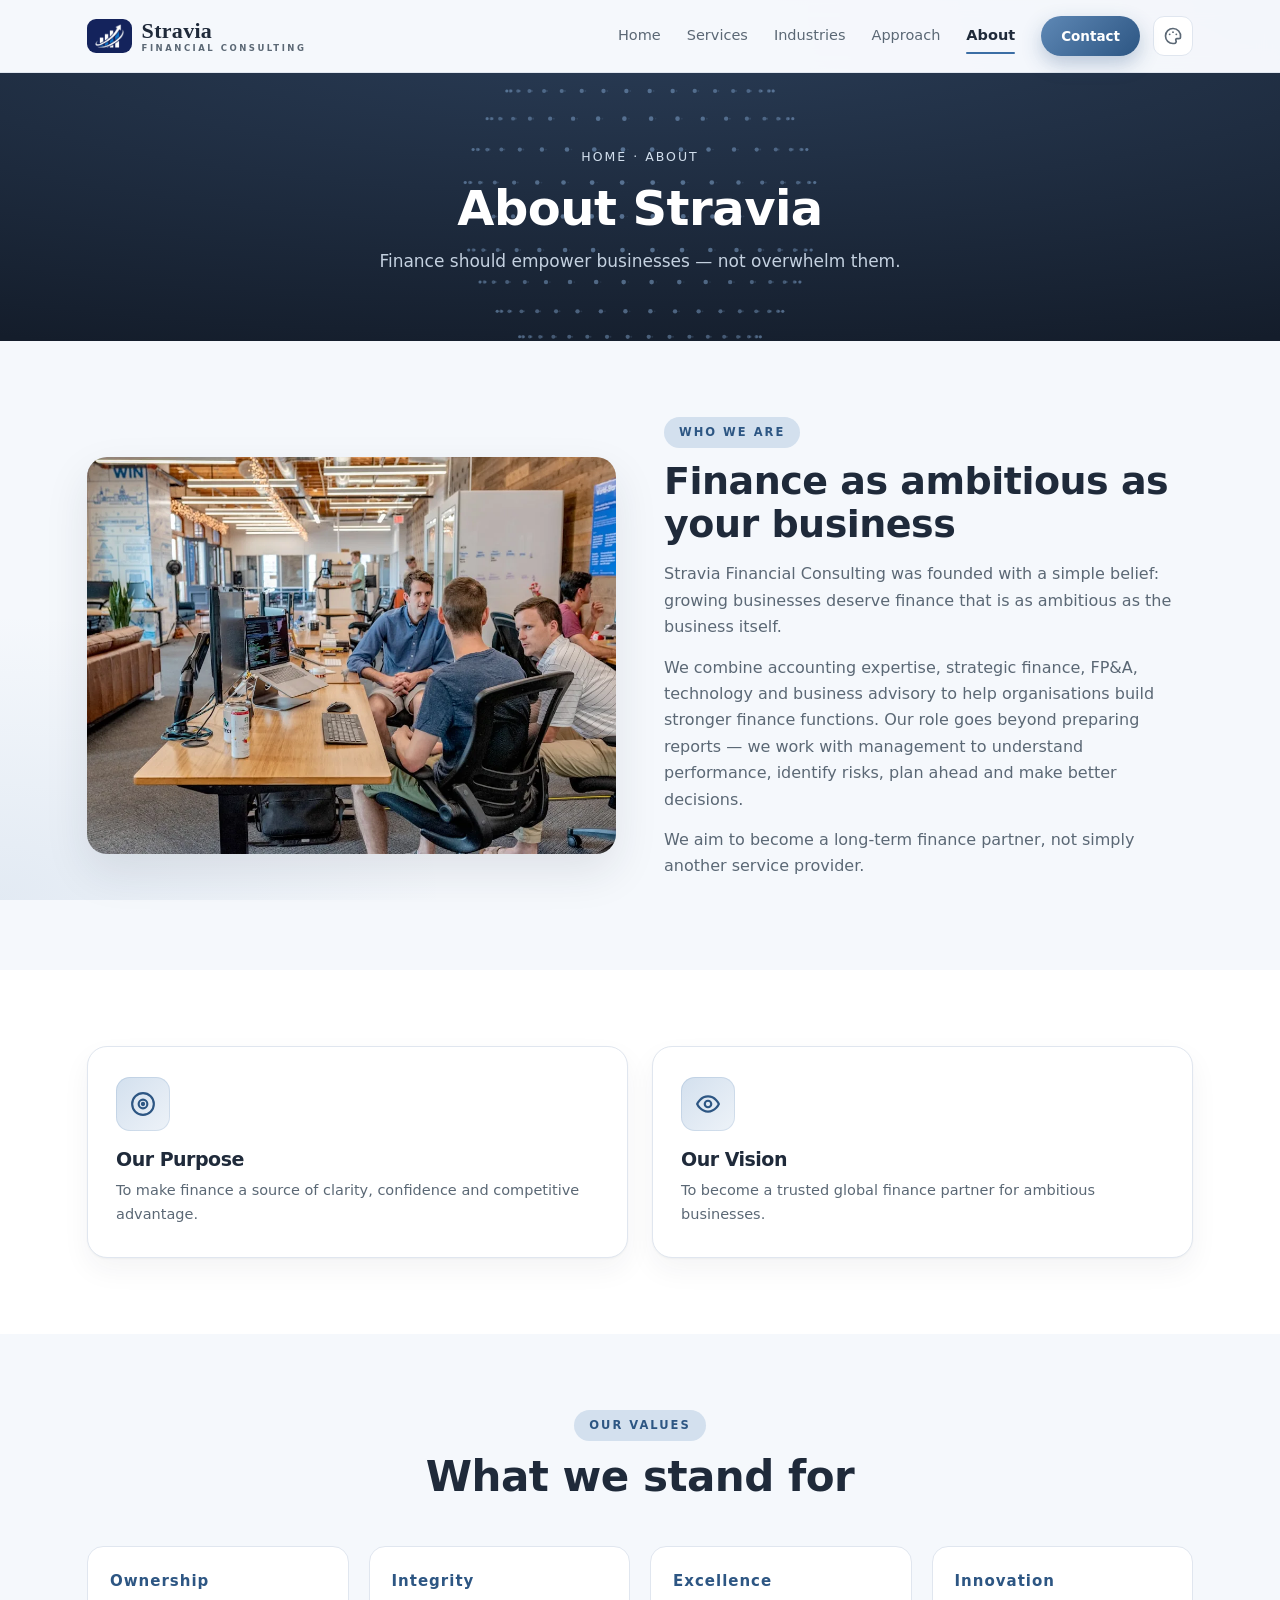
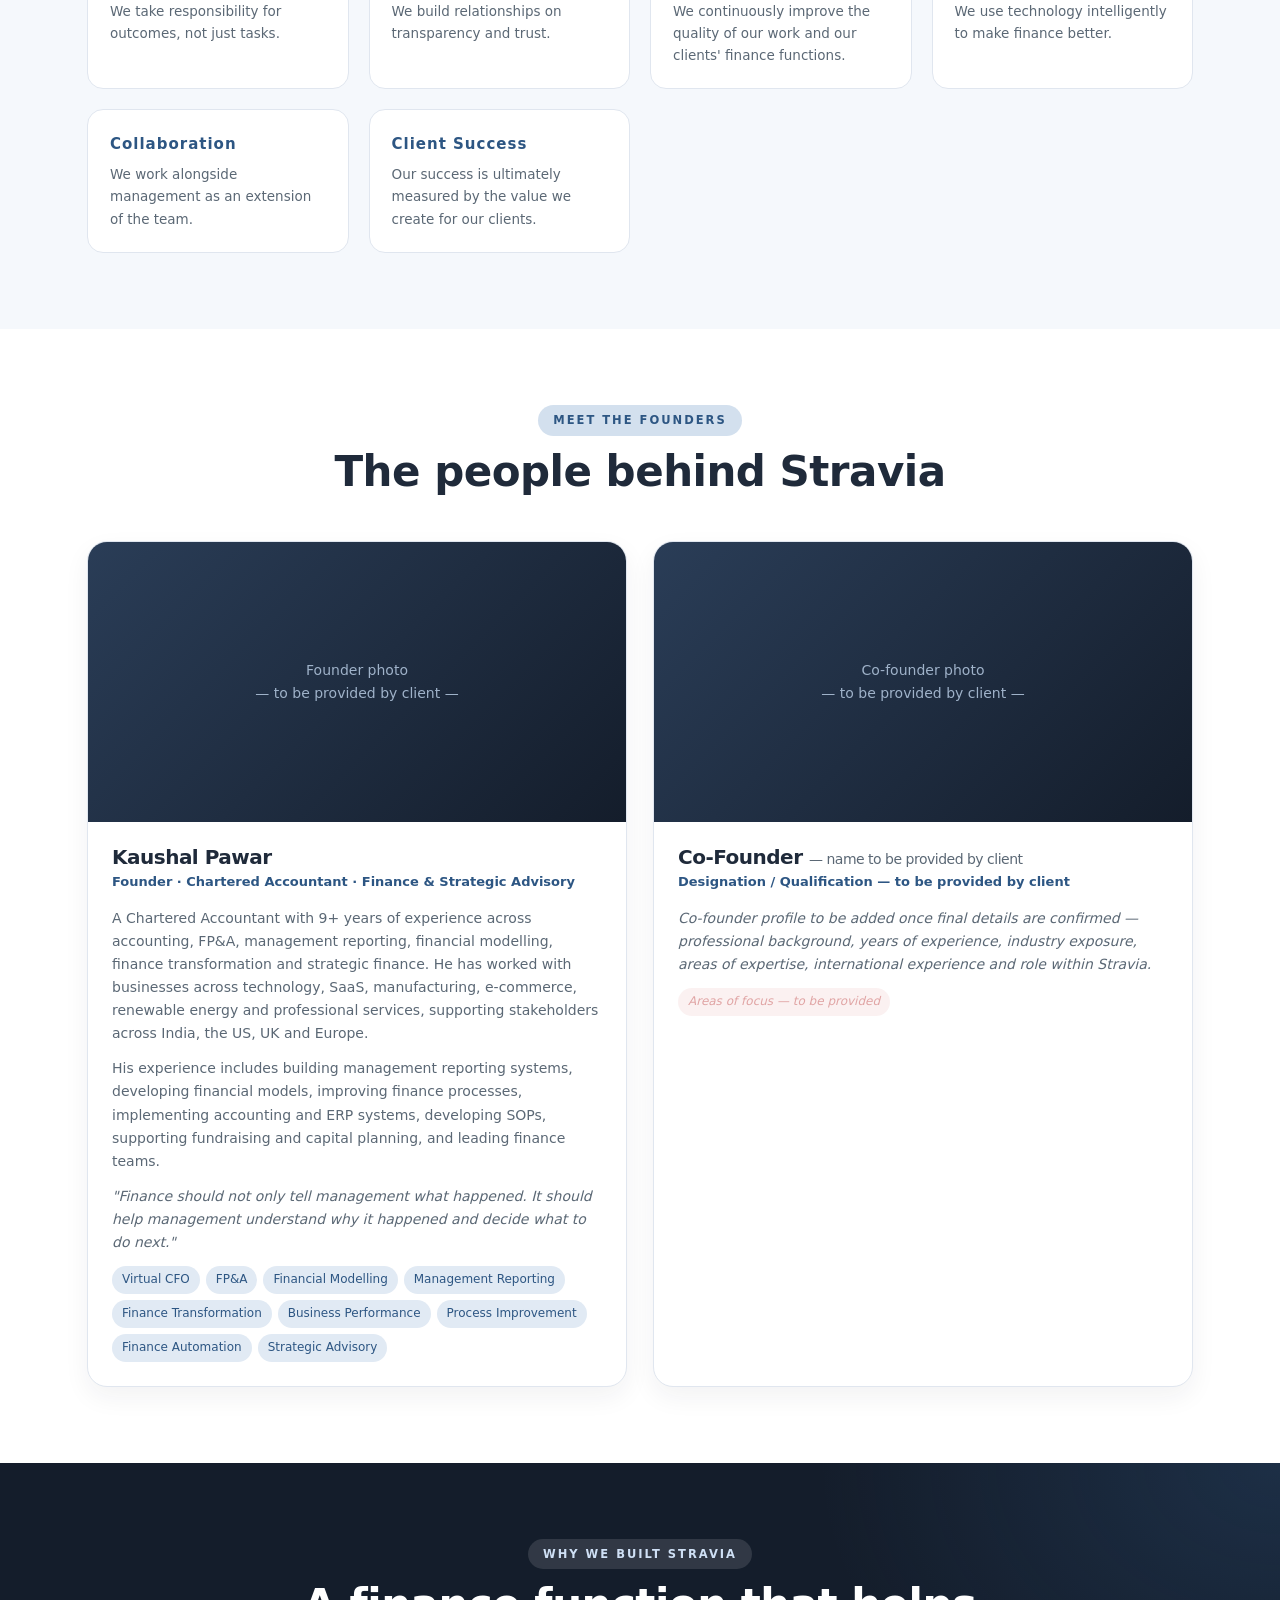
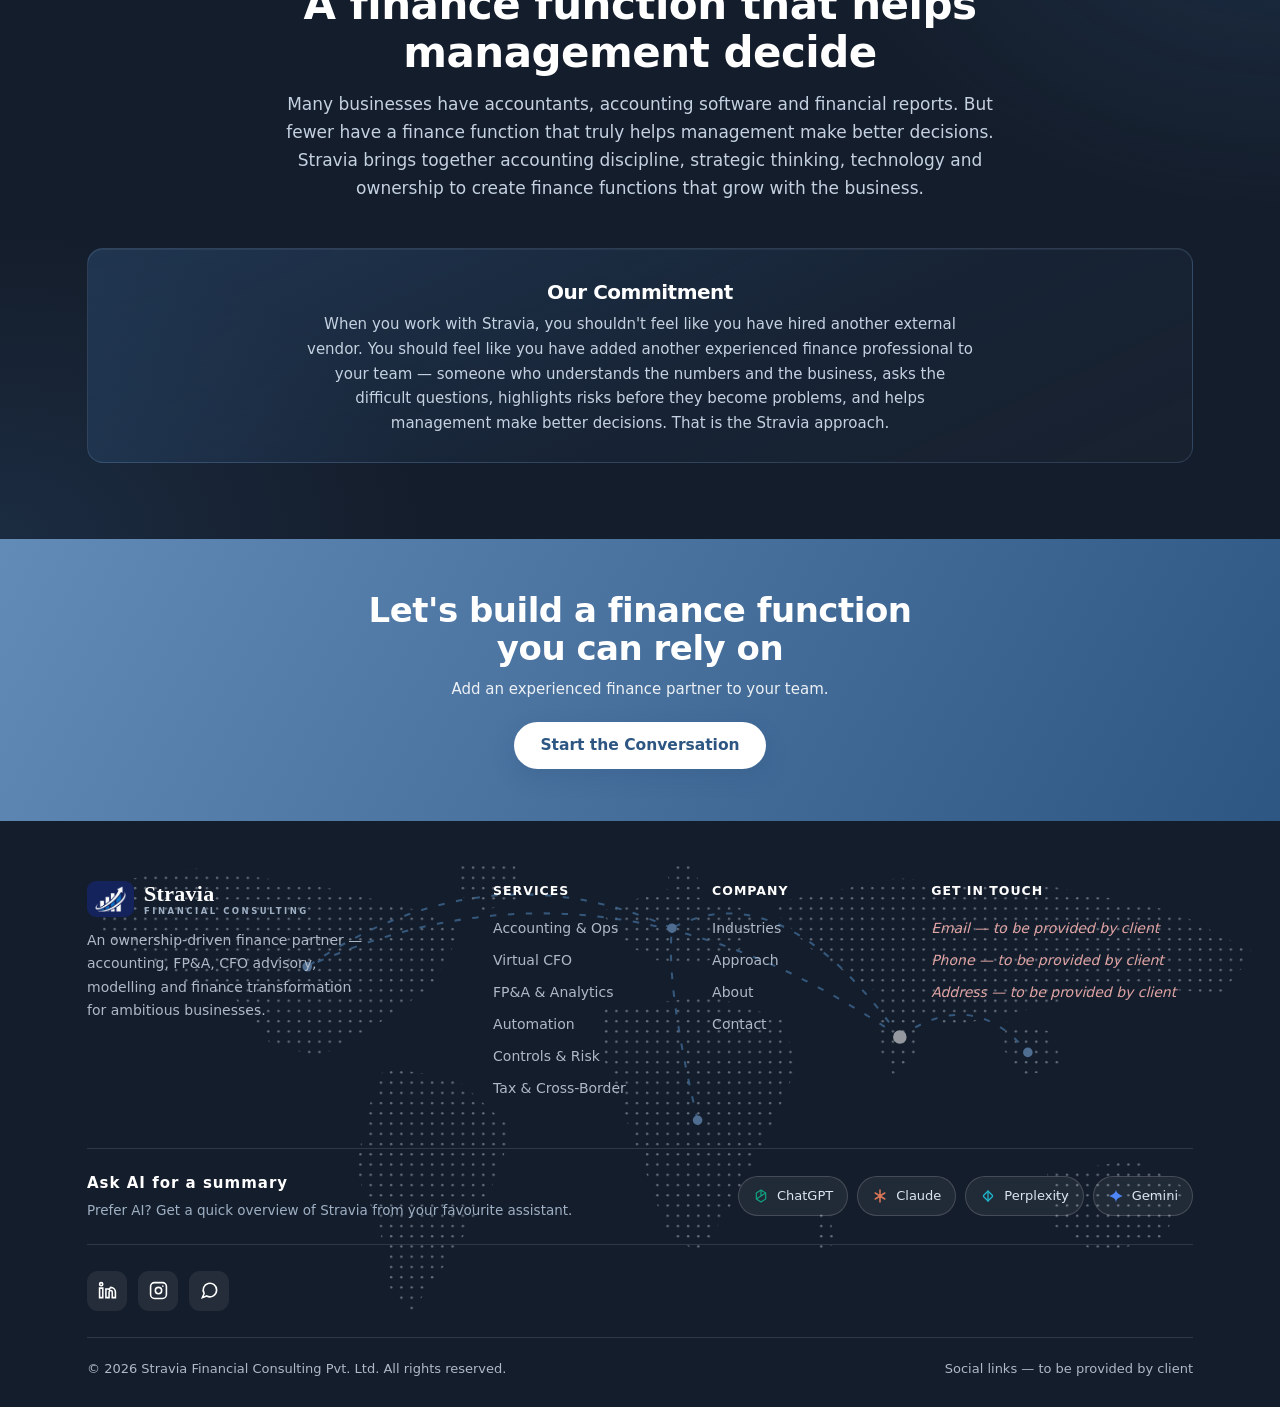
==== commit 20eebde4: "Use the real Stravia logo (background removed, text cropped, webp) in header and footer" ====
--- a/about.html
+++ b/about.html
@@ -11,7 +11,7 @@
 
 <header>
   <div class="wrap nav">
-    <a class="brand" href="index.html"><svg class="logo" viewBox="0 0 54 46" fill="none" aria-hidden="true"><path d="M7 41C-1 31 9 21 25 22 39 23 47 28 49 34" stroke="var(--accent)" stroke-width="2.2" stroke-linecap="round" opacity=".5"/><rect x="9" y="27" width="6.5" height="14" rx="1" fill="var(--accent)"/><rect x="18" y="21" width="6.5" height="20" rx="1" fill="var(--ink)"/><rect x="27" y="15" width="6.5" height="26" rx="1" fill="var(--accent)"/><rect x="36" y="9" width="6.5" height="32" rx="1" fill="var(--ink)"/><path d="M10 36C23 34 37 28 50 8" stroke="var(--accent-dark)" stroke-width="3" stroke-linecap="round"/><path d="M50 8l-9 1M50 8l-1 9" stroke="var(--accent-dark)" stroke-width="3" stroke-linecap="round"/></svg><span class="word"><b>Stravia</b><span>Financial Consulting</span></span></a>
+    <a class="brand" href="index.html"><img class="logo" src="assets/logo.webp" alt="Stravia Financial Consulting"><span class="word"><b>Stravia</b><span>Financial Consulting</span></span></a>
     <nav class="navlinks">
       <a href="index.html">Home</a><a href="services.html">Services</a><a href="industries.html">Industries</a>
       <a href="approach.html">Approach</a><a href="about.html" class="active">About</a><a href="contact.html" class="btn">Contact</a>
@@ -116,7 +116,7 @@
   <div class="footer-bg" aria-hidden="true"></div>
   <div class="wrap">
     <div class="fgrid">
-      <div><a class="brand" href="index.html"><svg class="logo" viewBox="0 0 54 46" fill="none" aria-hidden="true"><path d="M7 41C-1 31 9 21 25 22 39 23 47 28 49 34" stroke="var(--accent)" stroke-width="2.2" stroke-linecap="round" opacity=".55"/><rect x="9" y="27" width="6.5" height="14" rx="1" fill="var(--accent)"/><rect x="18" y="21" width="6.5" height="20" rx="1" fill="#fff"/><rect x="27" y="15" width="6.5" height="26" rx="1" fill="var(--accent)"/><rect x="36" y="9" width="6.5" height="32" rx="1" fill="#fff"/><path d="M10 36C23 34 37 28 50 8" stroke="#fff" stroke-width="3" stroke-linecap="round"/><path d="M50 8l-9 1M50 8l-1 9" stroke="#fff" stroke-width="3" stroke-linecap="round"/></svg><span class="word"><b>Stravia</b><span>Financial Consulting</span></span></a>
+      <div><a class="brand" href="index.html"><img class="logo" src="assets/logo.webp" alt="Stravia Financial Consulting"><span class="word"><b>Stravia</b><span>Financial Consulting</span></span></a>
         <p class="fabout">An ownership-driven finance partner — accounting, FP&amp;A, CFO advisory, modelling and finance transformation for ambitious businesses.</p></div>
       <div><h5>Services</h5><a href="services.html">Accounting &amp; Ops</a><a href="services.html">Virtual CFO</a><a href="services.html">FP&amp;A &amp; Analytics</a><a href="services.html">Automation</a><a href="services.html">Controls &amp; Risk</a><a href="services.html">Tax &amp; Cross-Border</a></div>
       <div><h5>Company</h5><a href="industries.html">Industries</a><a href="approach.html">Approach</a><a href="about.html">About</a><a href="contact.html">Contact</a></div>
--- a/styles.css
+++ b/styles.css
@@ -47,7 +47,8 @@
 
 /* ---------- Brand / logo (SVG adapts to theme) ---------- */
 .brand{display:flex;align-items:center;gap:10px;font-weight:700}
-.brand .logo{height:38px;width:auto;flex:none}
+.brand .logo{height:34px;width:auto;flex:none;background:#14235c;padding:5px 8px;border-radius:9px}
+footer .brand .logo{height:36px}
 .brand .word{display:flex;flex-direction:column;line-height:1}
 .brand .word b{font-family:Georgia,"Times New Roman",serif;font-size:22px;letter-spacing:.3px;color:var(--ink)}
 .brand .word span{font-size:8.5px;letter-spacing:2.5px;text-transform:uppercase;color:var(--muted);margin-top:2px}
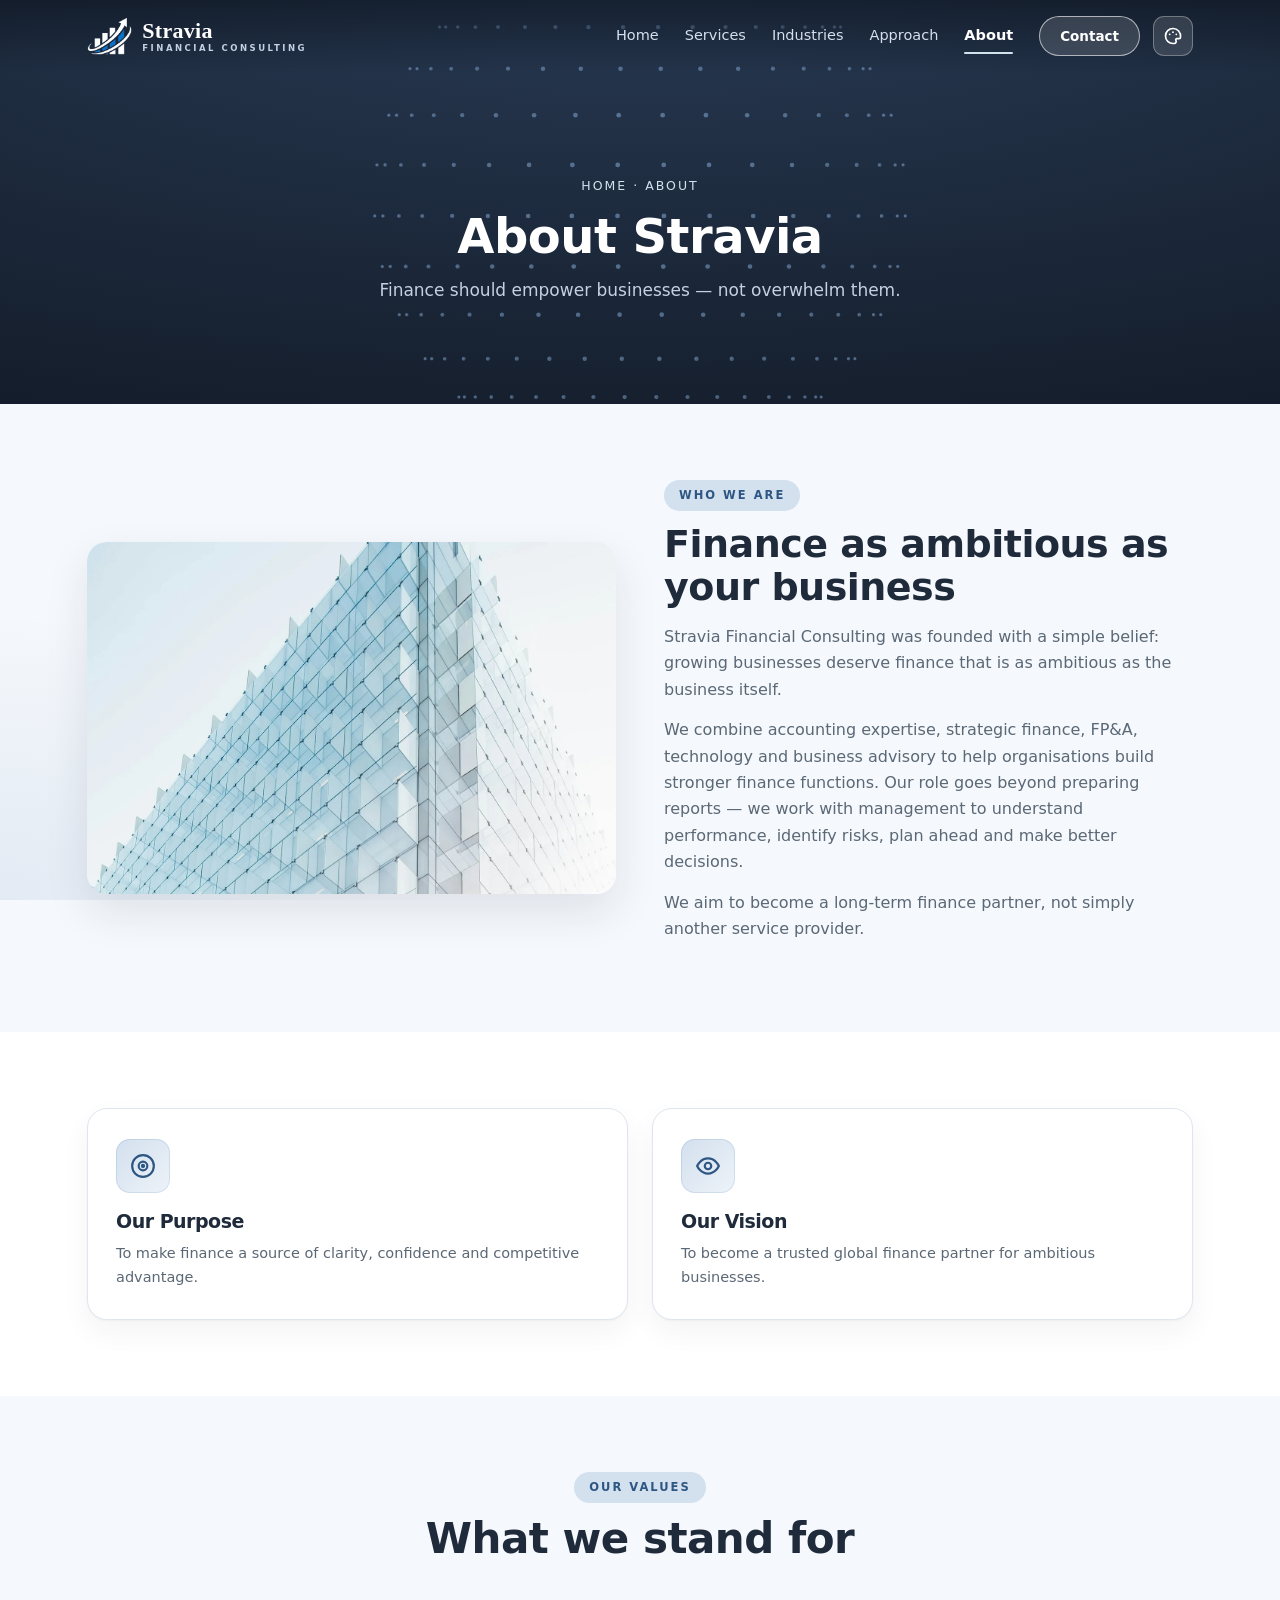
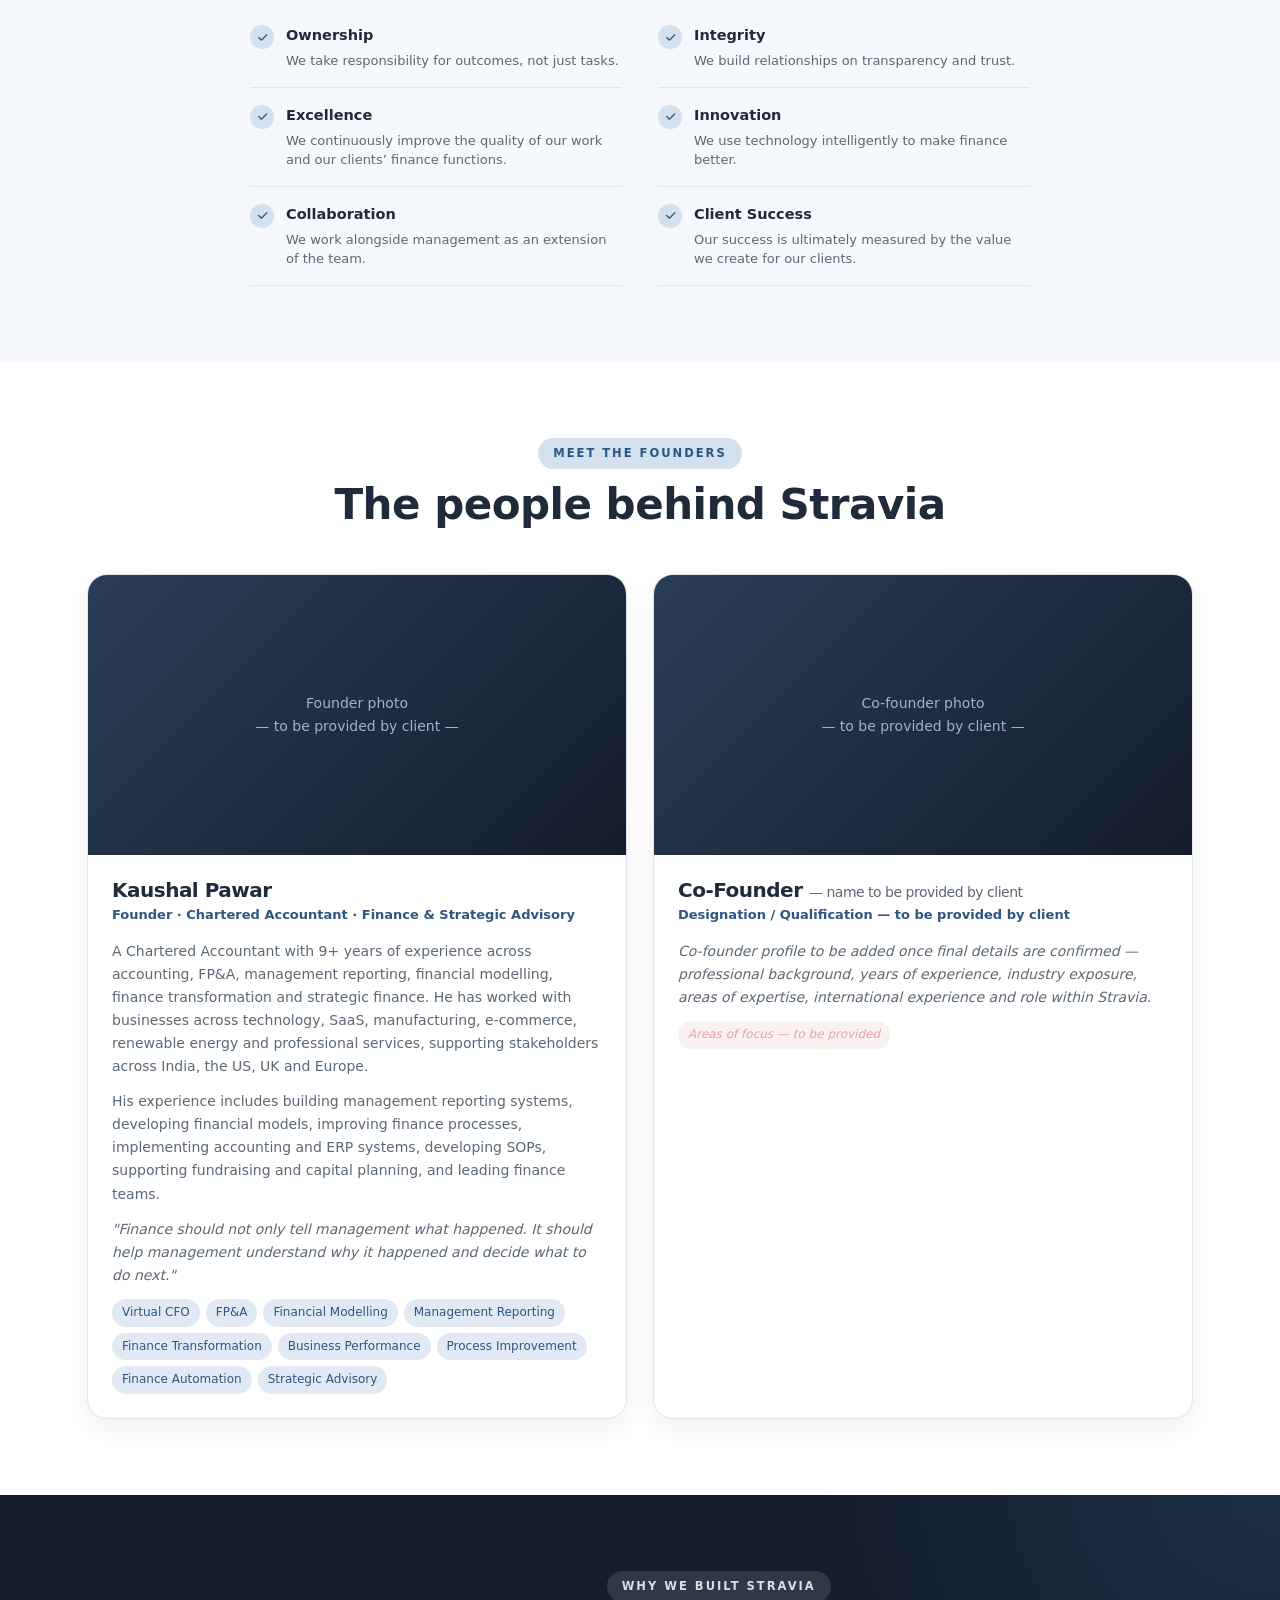
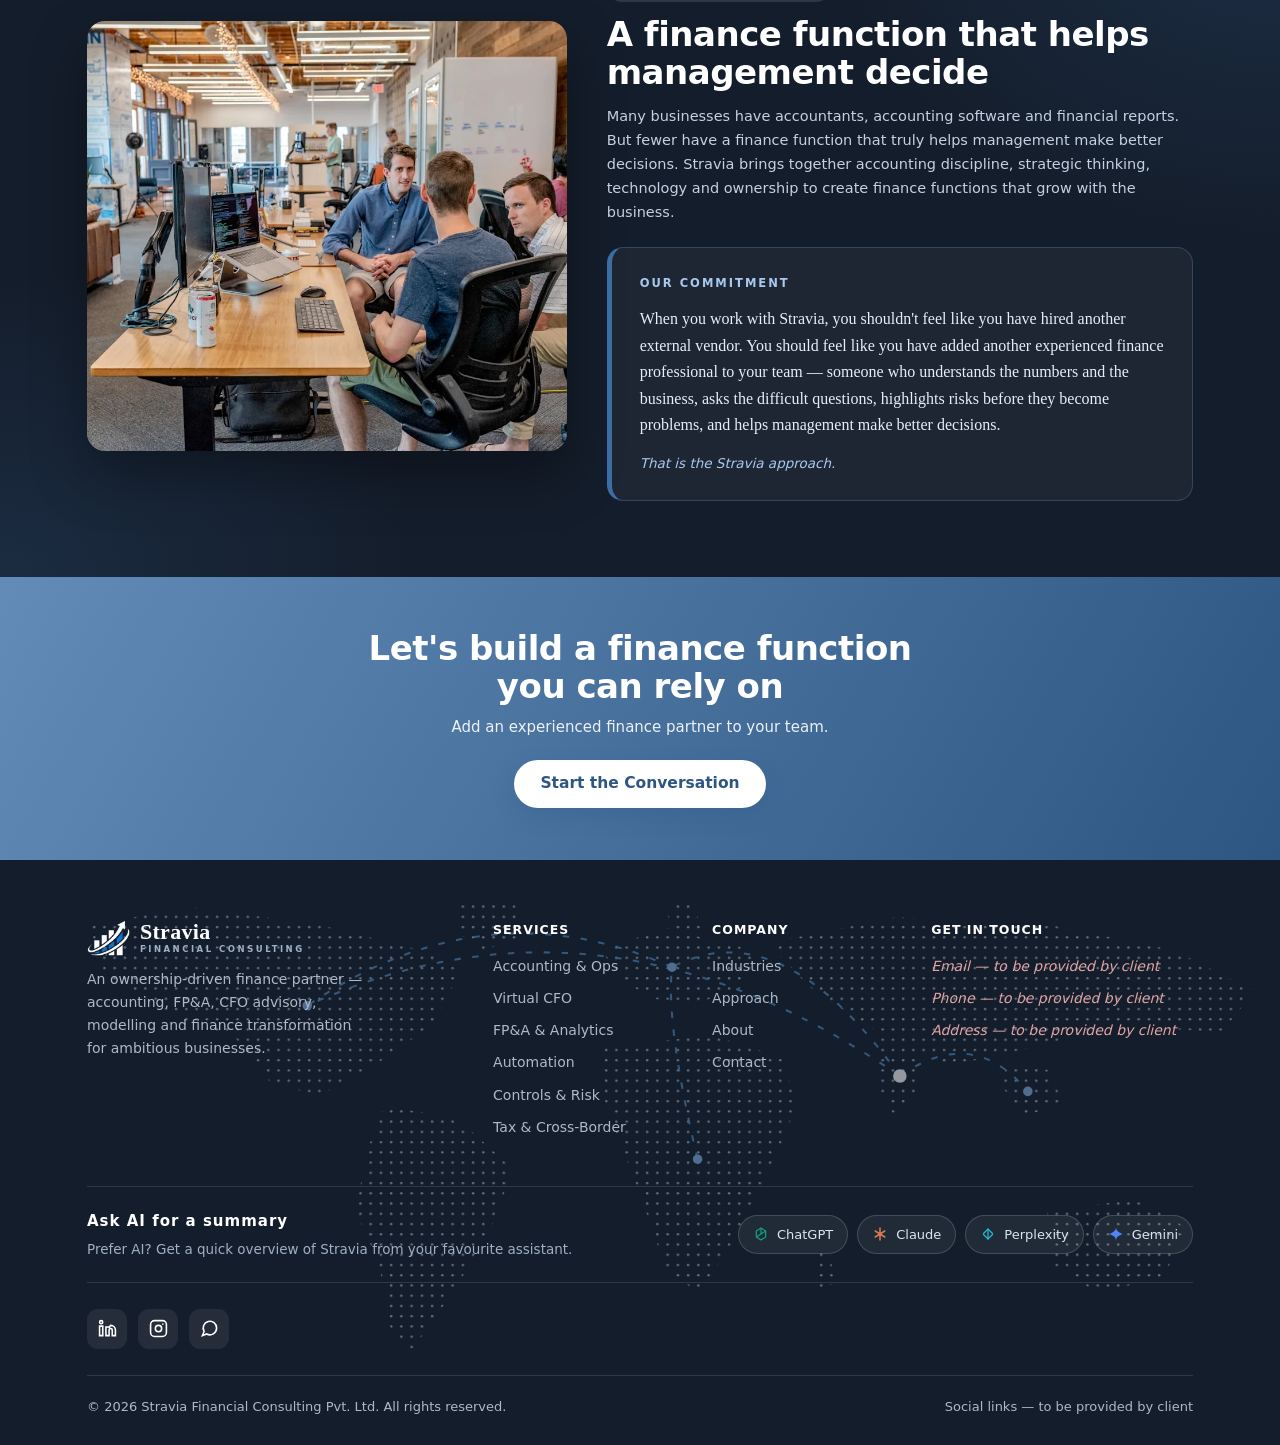
==== commit 98b0be36: "Redesign pass: transparent header, tabular lists, themed dropdown, mobile fixes Header & navigation " ====
--- a/about.html
+++ b/about.html
@@ -33,7 +33,7 @@
 <!-- ABOUT INTRO -->
 <section>
   <div class="wrap split">
-    <img class="split-img reveal" src="assets/about-team.webp" alt="Stravia" loading="lazy" style="max-height:460px">
+    <img class="split-img reveal" src="assets/about-office.webp" alt="Stravia Financial Consulting" loading="lazy" style="max-height:460px">
     <div class="reveal">
       <div class="tag">Who We Are</div>
       <h2>Finance as ambitious as your business</h2>
@@ -56,14 +56,7 @@
 <section>
   <div class="wrap">
     <div class="shead reveal"><div class="tag">Our Values</div><h2>What we stand for</h2></div>
-    <div class="values reveal">
-      <div class="val"><h4>Ownership</h4><p>We take responsibility for outcomes, not just tasks.</p></div>
-      <div class="val"><h4>Integrity</h4><p>We build relationships on transparency and trust.</p></div>
-      <div class="val"><h4>Excellence</h4><p>We continuously improve the quality of our work and our clients' finance functions.</p></div>
-      <div class="val"><h4>Innovation</h4><p>We use technology intelligently to make finance better.</p></div>
-      <div class="val"><h4>Collaboration</h4><p>We work alongside management as an extension of the team.</p></div>
-      <div class="val"><h4>Client Success</h4><p>Our success is ultimately measured by the value we create for our clients.</p></div>
-    </div>
+    <div class="vlist reveal"><div class="vrow"><span class="vic"><svg viewBox="0 0 24 24" fill="none" stroke-width="2.3" stroke-linecap="round" stroke-linejoin="round"><path d="M5 12l5 5L20 7"/></svg></span><div><h4>Ownership</h4><p>We take responsibility for outcomes, not just tasks.</p></div></div><div class="vrow"><span class="vic"><svg viewBox="0 0 24 24" fill="none" stroke-width="2.3" stroke-linecap="round" stroke-linejoin="round"><path d="M5 12l5 5L20 7"/></svg></span><div><h4>Integrity</h4><p>We build relationships on transparency and trust.</p></div></div><div class="vrow"><span class="vic"><svg viewBox="0 0 24 24" fill="none" stroke-width="2.3" stroke-linecap="round" stroke-linejoin="round"><path d="M5 12l5 5L20 7"/></svg></span><div><h4>Excellence</h4><p>We continuously improve the quality of our work and our clients’ finance functions.</p></div></div><div class="vrow"><span class="vic"><svg viewBox="0 0 24 24" fill="none" stroke-width="2.3" stroke-linecap="round" stroke-linejoin="round"><path d="M5 12l5 5L20 7"/></svg></span><div><h4>Innovation</h4><p>We use technology intelligently to make finance better.</p></div></div><div class="vrow"><span class="vic"><svg viewBox="0 0 24 24" fill="none" stroke-width="2.3" stroke-linecap="round" stroke-linejoin="round"><path d="M5 12l5 5L20 7"/></svg></span><div><h4>Collaboration</h4><p>We work alongside management as an extension of the team.</p></div></div><div class="vrow"><span class="vic"><svg viewBox="0 0 24 24" fill="none" stroke-width="2.3" stroke-linecap="round" stroke-linejoin="round"><path d="M5 12l5 5L20 7"/></svg></span><div><h4>Client Success</h4><p>Our success is ultimately measured by the value we create for our clients.</p></div></div></div>
   </div>
 </section>
 
@@ -99,12 +92,17 @@
 <!-- WHY / COMMITMENT -->
 <section class="dark">
   <div class="wrap">
-    <div class="shead reveal"><div class="tag">Why We Built Stravia</div><h2>A finance function that helps management decide</h2>
-      <p>Many businesses have accountants, accounting software and financial reports. But fewer have a finance function that truly helps management make better decisions. Stravia brings together accounting discipline, strategic thinking, technology and ownership to create finance functions that grow with the business.</p></div>
-    <div class="pillars" style="grid-template-columns:1fr">
-      <div class="pillar reveal" style="text-align:center">
-        <h3 style="font-size:20px">Our Commitment</h3>
-        <p style="max-width:70ch;margin:8px auto 0;font-size:15px">When you work with Stravia, you shouldn't feel like you have hired another external vendor. You should feel like you have added another experienced finance professional to your team — someone who understands the numbers and the business, asks the difficult questions, highlights risks before they become problems, and helps management make better decisions. That is the Stravia approach.</p>
+    <div class="whysplit">
+      <img class="reveal" src="assets/about-team.webp" alt="Working alongside a management team" loading="lazy">
+      <div class="reveal">
+        <div class="tag">Why We Built Stravia</div>
+        <h2>A finance function that helps management decide</h2>
+        <p class="lede">Many businesses have accountants, accounting software and financial reports. But fewer have a finance function that truly helps management make better decisions. Stravia brings together accounting discipline, strategic thinking, technology and ownership to create finance functions that grow with the business.</p>
+        <div class="framed">
+          <h4>Our Commitment</h4>
+          <p>When you work with Stravia, you shouldn't feel like you have hired another external vendor. You should feel like you have added another experienced finance professional to your team — someone who understands the numbers and the business, asks the difficult questions, highlights risks before they become problems, and helps management make better decisions.</p>
+          <p class="end">That is the Stravia approach.</p>
+        </div>
       </div>
     </div>
   </div>
@@ -125,10 +123,10 @@
     <div class="ai-summary">
       <div><h5>Ask AI for a summary</h5><p>Prefer AI? Get a quick overview of Stravia from your favourite assistant.</p></div>
       <div class="ai-btns">
-        <a href="https://chatgpt.com" target="_blank" rel="noopener"><svg class="ai-ic" viewBox="0 0 24 24" fill="none" stroke="#10a37f" stroke-width="1.8" stroke-linejoin="round"><path d="M12 3 L19 7.5 V16.5 L12 21 L5 16.5 V7.5 Z"/><path d="M12 3 V12 M12 12 L19 7.5 M12 12 L5 16.5"/></svg>ChatGPT</a>
-        <a href="https://claude.ai" target="_blank" rel="noopener"><svg class="ai-ic" viewBox="0 0 24 24" fill="none" stroke="#d97757" stroke-width="2.3" stroke-linecap="round"><path d="M12 3v18M4.8 7.5l14.4 9M19.2 7.5l-14.4 9"/></svg>Claude</a>
-        <a href="https://www.perplexity.ai" target="_blank" rel="noopener"><svg class="ai-ic" viewBox="0 0 24 24" fill="none" stroke="#20b8cd" stroke-width="1.9"><rect x="6.7" y="6.7" width="10.6" height="10.6" rx="1.5" transform="rotate(45 12 12)"/><path d="M12 3.5v17"/></svg>Perplexity</a>
-        <a href="https://gemini.google.com" target="_blank" rel="noopener"><svg class="ai-ic" viewBox="0 0 24 24" fill="#4f86f7"><path d="M12 2c.5 5 2.5 7 10 10-7.5 3-9.5 5-10 10-.5-5-2.5-7-10-10 7.5-3 9.5-5 10-10z"/></svg>Gemini</a>
+        <a class="ai-go" data-ai="chatgpt" href="https://chatgpt.com" target="_blank" rel="noopener"><svg class="ai-ic" viewBox="0 0 24 24" fill="none" stroke="#10a37f" stroke-width="1.8" stroke-linejoin="round"><path d="M12 3 L19 7.5 V16.5 L12 21 L5 16.5 V7.5 Z"/><path d="M12 3 V12 M12 12 L19 7.5 M12 12 L5 16.5"/></svg>ChatGPT</a>
+        <a class="ai-go" data-ai="claude" href="https://claude.ai" target="_blank" rel="noopener"><svg class="ai-ic" viewBox="0 0 24 24" fill="none" stroke="#d97757" stroke-width="2.3" stroke-linecap="round"><path d="M12 3v18M4.8 7.5l14.4 9M19.2 7.5l-14.4 9"/></svg>Claude</a>
+        <a class="ai-go" data-ai="perplexity" href="https://www.perplexity.ai" target="_blank" rel="noopener"><svg class="ai-ic" viewBox="0 0 24 24" fill="none" stroke="#20b8cd" stroke-width="1.9"><rect x="6.7" y="6.7" width="10.6" height="10.6" rx="1.5" transform="rotate(45 12 12)"/><path d="M12 3.5v17"/></svg>Perplexity</a>
+        <a class="ai-go" data-ai="gemini" href="https://gemini.google.com" target="_blank" rel="noopener"><svg class="ai-ic" viewBox="0 0 24 24" fill="#4f86f7"><path d="M12 2c.5 5 2.5 7 10 10-7.5 3-9.5 5-10 10-.5-5-2.5-7-10-10 7.5-3 9.5-5 10-10z"/></svg>Gemini</a>
       </div>
     </div>
     <div class="fsocials">
--- a/styles.css
+++ b/styles.css
@@ -12,7 +12,7 @@
   --radius:20px;
 }
 *{box-sizing:border-box;margin:0;padding:0}
-html{scroll-behavior:smooth}
+html{scroll-behavior:smooth;-webkit-text-size-adjust:100%;text-size-adjust:100%}
 html,body{overflow-x:hidden}
 body{
   font-family:"Poppins","Segoe UI",system-ui,-apple-system,sans-serif;
@@ -47,35 +47,47 @@
 
 /* ---------- Brand / logo (SVG adapts to theme) ---------- */
 .brand{display:flex;align-items:center;gap:10px;font-weight:700}
-.brand .logo{height:34px;width:auto;flex:none;background:#14235c;padding:5px 8px;border-radius:9px}
-footer .brand .logo{height:36px}
+.brand .logo{height:34px;width:auto;flex:none;background:var(--ink);padding:5px 8px;border-radius:9px}
+footer .brand .logo{height:36px;background:transparent;padding:0}
 .brand .word{display:flex;flex-direction:column;line-height:1}
 .brand .word b{font-family:Georgia,"Times New Roman",serif;font-size:22px;letter-spacing:.3px;color:var(--ink)}
 .brand .word span{font-size:8.5px;letter-spacing:2.5px;text-transform:uppercase;color:var(--muted);margin-top:2px}
 
-/* ---------- Nav ---------- */
-header{position:sticky;top:0;z-index:100;background:color-mix(in srgb,var(--bg) 90%,transparent);
-  backdrop-filter:blur(10px);border-bottom:1px solid var(--line)}
+/* ---------- Nav (transparent over the hero, solid theme colour once scrolled) ---------- */
+header{position:fixed;top:0;left:0;right:0;z-index:100;background:transparent;border-bottom:none;
+  transition:background .3s ease,box-shadow .3s ease}
+/* soft scrim so the logo/menu stay readable on top of the hero photo/video */
+header::before{content:"";position:absolute;inset:0;pointer-events:none;z-index:-1;opacity:1;transition:opacity .3s ease;
+  background:linear-gradient(180deg,rgba(10,16,26,.58),rgba(10,16,26,0))}
+header.scrolled::before{opacity:0}
+header.scrolled{background:var(--d2);box-shadow:0 6px 22px rgba(0,0,0,.28)}
 .nav{display:flex;align-items:center;height:72px;gap:13px}
 .nav .brand{margin-right:auto}
+header .brand .logo{background:transparent;padding:0;height:38px}
+header .brand .word b{color:#fff}
+header .brand .word span{color:#c3d1e2}
 .navlinks{display:flex;gap:26px;align-items:center;font-size:14.5px;font-weight:500}
-.navlinks a{color:var(--muted);transition:.15s;position:relative;padding:4px 0;white-space:nowrap}
-.navlinks a:hover{color:var(--ink)}
-.navlinks a.active{color:var(--ink);font-weight:600}
-.navlinks a.active::after{content:"";position:absolute;left:0;right:0;bottom:-2px;height:2px;background:var(--accent);border-radius:2px}
-.navlinks a.btn{color:var(--on-accent);padding:9px 20px;font-size:13.5px}
-.hamb{display:none;background:none;border:none;font-size:26px;color:var(--ink);cursor:pointer;line-height:1}
-.mobile{display:none;flex-direction:column;gap:2px;padding:10px 16px 16px;background:var(--surface);border-bottom:1px solid var(--line)}
-.mobile a{display:flex;align-items:center;justify-content:space-between;padding:13px 14px;color:var(--ink);font-weight:500;border-radius:12px;transition:.15s}
-.mobile a::after{content:"›";color:var(--muted);font-size:19px;line-height:1}
-.mobile a:hover,.mobile a:active{background:var(--accent-soft);color:var(--accent-dark)}
+.navlinks a{color:#d5e0ee;transition:.15s;position:relative;padding:4px 0;white-space:nowrap}
+.navlinks a:hover{color:#fff}
+.navlinks a.active{color:#fff;font-weight:600}
+.navlinks a.active::after{content:"";position:absolute;left:0;right:0;bottom:-2px;height:2px;background:var(--accent-soft);border-radius:2px}
+/* Contact: glass outline so it sits on the hero photo without fighting it */
+.navlinks a.btn{background:rgba(255,255,255,.14);border:1.5px solid rgba(255,255,255,.6);color:#fff;
+  box-shadow:none;backdrop-filter:blur(8px);padding:8px 20px;font-size:13.5px}
+.navlinks a.btn:hover{background:#fff;color:var(--ink);border-color:#fff;
+  transform:translateY(-2px);box-shadow:0 8px 20px rgba(0,0,0,.25)}
+.hamb{display:none;background:none;border:none;font-size:26px;color:#fff;cursor:pointer;line-height:1}
+.mobile{display:none;flex-direction:column;gap:2px;padding:10px 16px 16px;background:var(--d2);border-bottom:none}
+.mobile a{display:flex;align-items:center;justify-content:space-between;padding:13px 14px;color:#e3eaf3;font-weight:500;border-radius:12px;transition:.15s}
+.mobile a::after{content:"›";color:#8fa3bb;font-size:19px;line-height:1}
+.mobile a:hover,.mobile a:active{background:rgba(255,255,255,.11);color:#fff}
 .mobile.open{display:flex;animation:slidedown .24s cubic-bezier(.16,1,.3,1)}
 @keyframes slidedown{from{opacity:0;transform:translateY(-10px)}to{opacity:1;transform:none}}
 
 /* ---------- Theme switcher (in the header bar) ---------- */
-.theme-toggle{width:40px;height:40px;flex:none;border-radius:11px;border:1px solid var(--line);background:var(--surface);
-  color:var(--muted);display:flex;align-items:center;justify-content:center;cursor:pointer;transition:.2s}
-.theme-toggle:hover{border-color:var(--accent);color:var(--accent-dark);background:var(--accent-soft)}
+.theme-toggle{width:40px;height:40px;flex:none;border-radius:11px;border:1px solid rgba(255,255,255,.3);background:rgba(255,255,255,.13);
+  color:#fff;display:flex;align-items:center;justify-content:center;cursor:pointer;transition:.2s;backdrop-filter:blur(6px)}
+.theme-toggle:hover{border-color:#fff;color:#fff;background:rgba(255,255,255,.24)}
 .theme-toggle svg{width:20px;height:20px}
 .theme-panel{position:absolute;top:64px;right:22px;z-index:140;width:250px;background:var(--surface);
   border:1px solid var(--line);border-radius:16px;box-shadow:0 24px 52px rgba(20,29,43,.24);padding:10px;
@@ -98,8 +110,8 @@
 
 /* ---------- Hero (video background) ---------- */
 .hero{position:relative;overflow:hidden;min-height:86vh;display:flex;align-items:center;text-align:center;color:#fff;
-  padding:120px 0 90px;background:#141d2b url(assets/meeting.webp) center/cover no-repeat}
-.hero-video{position:absolute;inset:0;width:100%;height:100%;object-fit:cover;z-index:0}
+  padding:150px 0 90px;background:#141d2b url(assets/meeting.webp) center/cover no-repeat}
+.hero-video{position:absolute;inset:0;width:100%;height:100%;object-fit:cover;z-index:0;transition:opacity .5s ease}
 .hero::after{content:"";position:absolute;inset:0;z-index:1;pointer-events:none;
   background:linear-gradient(180deg,rgba(15,22,34,.72),rgba(15,22,34,.5) 42%,rgba(15,22,34,.86))}
 .hero .wrap{position:relative;z-index:2}
@@ -111,11 +123,20 @@
 .hero .btn-outline{color:#fff;border-color:rgba(255,255,255,.55)}
 .hero .btn-outline:hover{background:#fff;color:var(--ink);border-color:#fff}
 
+/* ---------- Core brand promise (home, lead-in above the framework cards) ---------- */
+.promise{text-align:center;max-width:760px;margin:0 auto 34px;padding-bottom:30px;
+  border-bottom:1px solid rgba(143,182,230,.22)}
+.promise .a{font-family:Georgia,"Times New Roman",serif;font-size:clamp(18px,2.4vw,25px);color:#a9c8ee;font-style:italic}
+.promise .b{font-family:Georgia,"Times New Roman",serif;font-size:clamp(21px,3vw,32px);color:#fff;margin-top:5px;font-weight:700}
+
 /* ---------- Page banner (inner pages) ---------- */
-.banner{color:#fff;text-align:center;padding:74px 0 66px;position:relative;overflow:hidden;
+/* min-height + centring keeps every inner-page banner the same height,
+   even on About where the intro line is much shorter */
+.banner{color:#fff;text-align:center;padding:146px 0 70px;position:relative;overflow:hidden;
+  min-height:404px;display:flex;align-items:center;
   background:radial-gradient(120% 130% at 50% -20%,var(--d1),var(--d2))}
 .banner-canvas{position:absolute;inset:0;width:100%;height:100%;z-index:0;opacity:.9;pointer-events:none}
-.banner .wrap{position:relative;z-index:1}
+.banner .wrap{position:relative;z-index:1;width:100%}
 .banner h1{font-size:clamp(28px,5vw,48px)}
 .banner p{color:#c4d1e0;margin:12px auto 0;font-size:clamp(15px,2vw,17px);max-width:60ch}
 .banner .crumb{color:var(--accent-soft);font-size:12.5px;letter-spacing:2px;text-transform:uppercase;margin-bottom:14px}
@@ -172,17 +193,36 @@
   background:linear-gradient(135deg,#cfe0f5,color-mix(in srgb,var(--accent) 70%,#fff));-webkit-background-clip:text;background-clip:text;-webkit-text-fill-color:transparent}
 .pillar h3{font-size:18px;margin:6px 0 9px}
 .pillar p{color:#c4d1e0;font-size:14px}
+/* Our Framework — all five in a single row, no numbering */
+.pillars-5{grid-template-columns:repeat(5,1fr);gap:16px;max-width:1080px;margin:0 auto}
+.pillars-5 .pillar{padding:24px 20px;min-height:196px;display:flex;flex-direction:column}
+.pillars-5 .pillar h3{font-size:17px;margin:0 0 10px}
+.pillars-5 .pillar p{font-size:13.4px}
+@media(max-width:1000px){.pillars-5{grid-template-columns:repeat(3,1fr)}}
+@media(max-width:720px){.pillars-5{grid-template-columns:1fr 1fr}.pillars-5 .pillar{min-height:0}}
+@media(max-width:460px){.pillars-5{grid-template-columns:1fr}}
 
 /* ---------- Service blocks (Services page) ---------- */
-.svc-block{background:var(--surface);border:1px solid var(--line);border-radius:var(--radius);padding:28px;
-  box-shadow:0 10px 26px rgba(31,42,58,.05);margin-bottom:22px}
-.svc-block .h{display:flex;align-items:center;gap:14px;margin-bottom:16px}
+.svc-block{background:var(--surface);border:1px solid var(--line);border-radius:var(--radius);
+  box-shadow:0 10px 26px rgba(31,42,58,.05);margin-bottom:22px;scroll-margin-top:96px;overflow:hidden;
+  transition:box-shadow .4s ease,border-color .4s ease}
+/* flash the block you land on when arriving from a "Learn more" link */
+.svc-block.jump{border-color:var(--accent);box-shadow:0 0 0 4px color-mix(in srgb,var(--accent) 20%,transparent),0 18px 40px rgba(31,42,58,.14)}
 .svc-block .num{flex:none;width:44px;height:44px;border-radius:12px;display:flex;align-items:center;justify-content:center;
   font-weight:700;color:#fff;background:linear-gradient(135deg,color-mix(in srgb,var(--accent) 82%,#fff),var(--accent-dark))}
-.svc-block h3{font-size:20px}
-.svc-block .chips{display:flex;flex-wrap:wrap;gap:8px}
-.chip{background:color-mix(in srgb,var(--accent-soft) 60%,var(--bg));border:1px solid var(--line);color:var(--ink);
-  font-size:13px;padding:6px 13px;border-radius:30px}
+.svc-block h3{font-size:19px;transition:color .2s}
+/* accordion row */
+.svc-row{width:100%;display:flex;align-items:center;gap:15px;padding:20px 24px;background:none;border:none;cursor:pointer;
+  font-family:inherit;text-align:left;color:var(--ink)}
+.svc-row:hover h3{color:var(--accent-dark)}
+.svc-row .cx{margin-left:auto;flex:none;width:32px;height:32px;border-radius:50%;background:var(--accent-soft);color:var(--accent-dark);
+  font-style:normal;font-size:20px;line-height:1;display:flex;align-items:center;justify-content:center;transition:.25s}
+.svc-block.open .svc-row .cx{background:var(--accent);color:#fff;transform:rotate(180deg)}
+.svc-panel{display:grid;grid-template-rows:0fr;transition:grid-template-rows .32s cubic-bezier(.16,1,.3,1)}
+.svc-block.open .svc-panel{grid-template-rows:1fr}
+.svc-panel>.inner{overflow:hidden;min-height:0}
+.svc-panel .pad{padding:0 24px 24px}
+.no-js .svc-panel,.svc-panel.forced{grid-template-rows:1fr}
 .svc-block .outcome{margin-top:16px;font-size:14px;color:var(--accent-dark);background:var(--accent-soft);
   padding:11px 16px;border-radius:12px;display:flex;gap:8px;align-items:flex-start}
 .svc-block .outcome svg{flex:none;width:18px;height:18px;stroke:var(--accent-dark);margin-top:2px;fill:none}
@@ -198,6 +238,10 @@
 .ind .list li::before{content:"";position:absolute;left:2px;top:8px;width:6px;height:6px;border-radius:50%;background:var(--accent)}
 .ind .kpis{display:flex;flex-wrap:wrap;gap:6px}
 .ind .kpis span{font-size:12px;background:var(--accent-soft);color:var(--accent-dark);padding:4px 10px;border-radius:20px;font-weight:600}
+/* KPIs Stravia drafted because the client's document did not list any for these industries */
+.draftflag{font-size:9.5px;font-weight:700;letter-spacing:.6px;text-transform:uppercase;color:#a06a2c;
+  background:#fdf1de;border:1px solid #f0dcbd;padding:2px 8px;border-radius:20px;margin-left:8px;vertical-align:middle}
+.ind .kpis.draft span{background:#fdf6ec;color:#8c5f27;border:1px dashed #e6cfa8}
 
 /* ---------- Team members ---------- */
 .team{display:grid;grid-template-columns:repeat(auto-fit,minmax(280px,1fr));gap:26px}
@@ -220,11 +264,46 @@
 .val h4{font-size:15px;color:var(--accent-dark);letter-spacing:1px;margin-bottom:6px}
 .val p{font-size:13.5px;color:var(--muted)}
 
+/* ---------- "Why we built Stravia" — photo + framed commitment ---------- */
+.whysplit{display:grid;grid-template-columns:.9fr 1.1fr;gap:40px;align-items:center}
+.whysplit img{border-radius:18px;width:100%;height:100%;max-height:430px;object-fit:cover;box-shadow:0 24px 54px rgba(0,0,0,.34)}
+.whysplit h2{font-size:clamp(23px,3vw,34px);margin:13px 0 14px;color:#fff}
+.whysplit .lede{color:#c4d1e0;font-size:14.5px}
+.whysplit .framed{margin-top:22px;padding:26px 28px;border-radius:16px;background:rgba(255,255,255,.045);
+  border:1px solid rgba(143,182,230,.22);border-left:5px solid var(--accent)}
+.whysplit .framed h4{font-size:11.5px;letter-spacing:2px;text-transform:uppercase;color:#a9c8ee;margin-bottom:13px}
+.whysplit .framed p{font-family:Georgia,"Times New Roman",serif;font-size:16px;line-height:1.66;color:#e6eef7}
+.whysplit .framed .end{margin-top:13px;font-family:inherit;font-size:13.5px;font-style:italic;color:#a9c8ee}
+@media(max-width:880px){.whysplit{grid-template-columns:1fr;gap:28px}.whysplit img{max-height:300px}}
+
 /* ---------- Insights ---------- */
-.insights{display:flex;flex-wrap:wrap;gap:10px;justify-content:center}
-.insights span{background:var(--surface);border:1px solid var(--line);color:var(--ink);font-size:13.5px;
-  padding:9px 16px;border-radius:30px;transition:.2s}
-.insights span:hover{border-color:var(--accent);color:var(--accent-dark)}
+/* ---------- Tabular cells: Who We Help, Services capabilities, Insights topics ---------- */
+.tgrid{display:grid;gap:9px}
+.tcell{background:var(--surface);border:1px solid var(--line);border-radius:11px;padding:11px 14px;
+  display:flex;gap:10px;align-items:center;min-height:0;font-size:13px;transition:.2s}
+.tcell:hover{border-color:var(--accent);transform:translateY(-2px);box-shadow:0 10px 20px rgba(31,42,58,.08)}
+.tcell i{flex:none;font-style:normal;font-size:9.5px;font-weight:700;color:var(--accent-dark);background:var(--accent-soft);
+  width:22px;height:22px;border-radius:50%;display:flex;align-items:center;justify-content:center}
+.tcell .n{font-weight:600;font-size:13.2px;line-height:1.35}
+.tgrid-2{grid-template-columns:1fr 1fr}
+.tgrid.narrow{max-width:900px;margin:0 auto}
+@media(max-width:620px){.tgrid-2{grid-template-columns:1fr}}
+
+/* Insights: launch badge above the topic grid */
+.ins-launch{text-align:center;margin-bottom:22px}
+.ins-launch .launch{display:inline-block;font-size:11.5px;font-weight:700;letter-spacing:1.4px;text-transform:uppercase;
+  color:var(--accent-dark);background:var(--accent-soft);padding:6px 15px;border-radius:30px}
+.ins-note{text-align:center;color:var(--muted);font-size:13.5px;margin-top:24px}
+
+/* Our Principles / Our Values — narrow two-column tick list */
+.vlist{max-width:780px;margin:0 auto;display:grid;grid-template-columns:1fr 1fr;gap:0 36px}
+.vrow{display:flex;gap:12px;align-items:flex-start;padding:16px 0;border-bottom:1px solid var(--line)}
+.vic{flex:none;width:24px;height:24px;border-radius:50%;background:var(--accent-soft);
+  display:flex;align-items:center;justify-content:center;margin-top:1px}
+.vic svg{width:13px;height:13px;stroke:var(--accent-dark)}
+.vrow h4{font-size:14.5px;margin-bottom:3px}
+.vrow p{font-size:13px;color:var(--muted);line-height:1.5}
+@media(max-width:700px){.vlist{grid-template-columns:1fr;max-width:none}}
 
 /* ---------- CTA ---------- */
 .cta{background:linear-gradient(120deg,color-mix(in srgb,var(--accent) 80%,#fff),var(--accent-dark));color:#fff;text-align:center;padding:52px 0}
@@ -238,7 +317,8 @@
 .worldmap{position:absolute;inset:0;width:100%;height:100%;opacity:.5;pointer-events:none;
   background:url(map.svg) repeat-x center/1100px 100%;animation:mapmove 44s linear infinite}
 @keyframes mapmove{from{background-position-x:0}to{background-position-x:1100px}}
-.contact-grid{position:relative;display:grid;grid-template-columns:repeat(auto-fit,minmax(300px,1fr));gap:40px;align-items:start;padding:70px 0}
+/* extra top padding because the header is fixed and this page has no banner */
+.contact-grid{position:relative;display:grid;grid-template-columns:repeat(auto-fit,minmax(300px,1fr));gap:40px;align-items:start;padding-top:142px;padding-bottom:70px}
 .contact-info{color:#fff}
 .contact-info .tag{background:rgba(255,255,255,.12);color:#cfe0f5}
 .contact-info h2{font-size:clamp(24px,3.6vw,38px);margin:12px 0 14px}
@@ -268,6 +348,41 @@
 .two{display:grid;grid-template-columns:1fr 1fr;gap:12px}
 .phone{display:flex;gap:8px}
 .phone .code-in{width:78px;flex:none;text-align:center;font-weight:600}
+/* ---- Themed dropdown ----
+   The OS draws a native <select>'s popup and CSS cannot reach it, so script.js swaps in
+   a real listbox. The <select> stays in the DOM as the value/validation source of truth. */
+.selwrap{position:relative;display:block}
+.selwrap::after{content:"";position:absolute;right:14px;top:50%;width:8px;height:8px;pointer-events:none;
+  border-right:2px solid var(--accent-dark);border-bottom:2px solid var(--accent-dark);
+  transform:translateY(-70%) rotate(45deg);transition:border-color .15s,transform .2s}
+.selwrap.open::after{transform:translateY(-20%) rotate(-135deg);border-color:var(--accent)}
+.field select{appearance:none;-webkit-appearance:none;padding-right:34px;cursor:pointer;color-scheme:light}
+.field select:hover{border-color:var(--accent)}
+/* transition:none matters — .field select has a blanket `transition:.15s`, which would
+   otherwise fade the native control in on first paint before opacity:0 settles */
+.selwrap.cs select{position:absolute;inset:0;opacity:0;pointer-events:none;transition:none}
+.cs-btn{width:100%;height:40px;border:1.5px solid var(--line);border-radius:10px;background:#fbfcfe;
+  padding:0 34px 0 12px;font:inherit;font-size:13.5px;color:var(--ink);text-align:left;cursor:pointer;
+  white-space:nowrap;overflow:hidden;text-overflow:ellipsis;transition:.15s}
+.cs-btn.ph{color:var(--muted)}
+.cs-btn:hover{border-color:var(--accent)}
+.selwrap.open .cs-btn,.cs-btn:focus-visible{outline:none;border-color:var(--accent);background:#fff;
+  box-shadow:0 0 0 3px color-mix(in srgb,var(--accent) 16%,transparent)}
+.cs-list{position:absolute;left:0;right:0;top:calc(100% + 6px);z-index:60;max-height:244px;overflow-y:auto;
+  background:var(--surface);border:1px solid var(--line);border-radius:12px;padding:5px;
+  box-shadow:0 20px 44px rgba(20,29,43,.22);opacity:0;transform:translateY(-6px);pointer-events:none;
+  transition:.16s cubic-bezier(.16,1,.3,1);overscroll-behavior:contain}
+.selwrap.open .cs-list{opacity:1;transform:none;pointer-events:auto}
+.cs-opt{padding:9px 11px;border-radius:8px;font-size:13.5px;color:var(--ink);cursor:pointer;
+  display:flex;align-items:center;gap:8px;line-height:1.3}
+.cs-opt.ph{color:var(--muted)}
+.cs-opt:hover,.cs-opt.active{background:var(--accent-soft);color:var(--accent-dark)}
+.cs-opt.sel{background:color-mix(in srgb,var(--accent) 14%,transparent);font-weight:600}
+.cs-opt.sel::after{content:"";margin-left:auto;width:5px;height:9px;flex:none;
+  border-right:2px solid var(--accent-dark);border-bottom:2px solid var(--accent-dark);transform:rotate(45deg)}
+.cs-list::-webkit-scrollbar{width:9px}
+.cs-list::-webkit-scrollbar-thumb{background:color-mix(in srgb,var(--accent) 34%,transparent);border-radius:9px;
+  border:3px solid var(--surface)}
 .field .err{display:block;color:#c0392b;font-size:12px;margin-top:5px}
 .field .counter{display:block;text-align:right;color:var(--muted);font-size:12px;margin-top:5px}
 .captcha{display:flex;align-items:center;gap:10px}
@@ -287,6 +402,7 @@
 .btn[disabled]:hover{transform:none;box-shadow:none}
 .mapbox{border-radius:var(--radius);overflow:hidden;border:1px solid var(--line);box-shadow:var(--shadow)}
 .mapbox iframe{display:block;width:100%;height:340px;border:0;filter:grayscale(.15)}
+.mapnote{text-align:center;color:var(--muted);font-size:13px;margin-top:14px}
 
 /* ---------- Footer ---------- */
 footer{background:var(--d2);color:#aeb9c8;padding:60px 0 28px;font-size:14px;position:relative;overflow:hidden}
@@ -309,6 +425,11 @@
   color:#dbe6f2;font-size:13px;font-weight:500;padding:8px 14px;border-radius:40px;margin:0;transition:.2s}
 .ai-btns a:hover{background:var(--accent);border-color:var(--accent);color:#fff;transform:translateY(-2px)}
 .ai-btns a .ai-ic{width:16px;height:16px;flex:none}
+.ai-toast{position:fixed;left:50%;bottom:26px;transform:translate(-50%,20px);z-index:300;max-width:min(92vw,460px);
+  background:var(--d2);color:#e8eef6;font-size:13.5px;line-height:1.5;padding:13px 20px;border-radius:12px;
+  border:1px solid rgba(143,182,230,.28);box-shadow:0 18px 44px rgba(0,0,0,.4);
+  opacity:0;pointer-events:none;transition:opacity .25s ease,transform .25s ease;text-align:center}
+.ai-toast.show{opacity:1;transform:translate(-50%,0)}
 .fsocials{display:flex;gap:11px;margin-bottom:26px}
 .fsocials a{width:40px;height:40px;border-radius:11px;background:rgba(255,255,255,.07);display:flex;align-items:center;justify-content:center;margin:0;transition:.2s}
 .fsocials a:hover{background:var(--accent);transform:translateY(-2px)}
@@ -324,23 +445,90 @@
 @keyframes ping{0%{r:3;opacity:.9}70%{r:15;opacity:0}100%{opacity:0}}
 
 /* ---------- Responsive ---------- */
+@media(max-width:1000px){
+  .fgrid{grid-template-columns:2fr 1fr 1fr}
+}
+
+/* Touch ergonomics — anything without a mouse, phones and tablets alike */
+@media(max-width:860px),(hover:none){
+  footer a{padding:8px 0;margin-bottom:1px}
+  .fgrid a.brand{padding:0;margin-bottom:0}
+  .fsocials a,.socials a{width:44px;height:44px;margin:0}
+  .ai-btns a{padding:12px 17px}
+  .card .more{display:inline-block;padding:10px 0}
+  .consent{font-size:12.5px;gap:11px;align-items:center}
+  .consent input{width:22px;height:22px}
+  .consent a{display:inline-block;padding:5px 0}
+  .tcell i{font-size:10.5px;width:24px;height:24px}
+  .draftflag{font-size:11px}
+  .ind .kpis span,.member .focus span{font-size:12.5px;padding:6px 12px}
+  /* iOS Safari zooms the whole page when you focus a control smaller than 16px */
+  .field input,.field select,.field textarea,.cs-btn{font-size:16px;height:46px}
+  .field textarea{height:auto;min-height:88px}
+  .phone .code-in{width:84px}
+  .captcha .code,.captcha .cap-refresh{height:46px}
+  .cs-opt{padding:11px 12px;font-size:15px}
+  .cs-list{max-height:min(52vh,300px)}
+}
+
 @media(max-width:860px){
   .navlinks{display:none}
-  .hamb{display:block}
-  .theme-fab{top:76px;right:12px;width:40px;height:40px}
-  .theme-panel{top:124px;right:12px}
-  .fgrid{grid-template-columns:1fr 1fr}
+  .hamb{display:flex;align-items:center;justify-content:center;width:44px;height:44px;margin-right:-10px}
+  .theme-panel{top:60px;right:12px;width:auto;min-width:236px;max-width:calc(100vw - 24px)}
+  .fgrid{grid-template-columns:1fr 1fr;gap:26px 24px}
   .fbot{justify-content:center;text-align:center}
-}
-@media(max-width:560px){
+  .banner{min-height:0;padding:118px 0 54px}
+  .hero{padding-top:120px}
+  .contact-grid{padding-top:112px;padding-bottom:56px}
+  .whysplit,.split{gap:28px}
+}
+
+@media(max-width:620px){
+  /* the footer map uses preserveAspectRatio="slice"; at phone aspect ratios it zooms in so far
+     that the dots become blobs, so drop it back to a faint texture */
+  .footer-bg{opacity:.18}
   section{padding:52px 0}
-  .hero{min-height:82vh;padding:100px 0 70px}
+  .wrap{padding:0 18px}
+  .hero{min-height:0;padding:118px 0 62px}
+  .hero .hbtns{flex-direction:column;align-items:stretch;gap:11px}
+  .hero .btn{justify-content:center}
+  .hero .eyebrow{letter-spacing:2.2px;font-size:12.5px;margin:18px 0 10px}
+  .hero .subhead,.hero .hnote{font-size:14px}
+  .banner{padding:112px 0 48px}
+  .banner p{font-size:14.5px}
   .two{grid-template-columns:1fr}
-  .fgrid{grid-template-columns:1fr}
-  .ai-summary{flex-direction:column;align-items:flex-start}
-  .hero .hbtns{flex-direction:column;align-items:stretch}
-  .hero .btn{justify-content:center}
+  .fgrid{grid-template-columns:1fr;gap:24px}
+  .ai-summary{flex-direction:column;align-items:flex-start;gap:14px}
   .brand .word span{display:none}
+  .brand .word b{font-size:20px}
+
+  .promise{margin-bottom:28px;padding-bottom:24px}
+  .shead{margin-bottom:32px}
+  .card,.svc-block,.ind{border-radius:16px}
+  .card{padding:24px 20px}
+  .ind{padding:22px 20px}
+  .svc-row{padding:16px 18px;gap:12px}
+  .svc-row h3{font-size:16.5px}
+  .svc-row .num{width:38px;height:38px;font-size:14px}
+  .svc-panel .pad{padding:0 18px 18px}
+  .pillars-5 .pillar{min-height:0;padding:22px 20px}
+  .form-card{padding:18px}
+  .form-card .btn{padding:14px 24px}
+  .mapbox iframe{height:260px}
+  .team{gap:20px}
+  .member img,.member .ph{height:230px}
+  .member .info{padding:20px}
+  .split img,.whysplit img{max-height:240px}
+}
+
+@media(max-width:400px){
+  .wrap{padding:0 15px}
+  .hero h1{font-size:29px}
+  .hero .eyebrow{letter-spacing:1.6px;font-size:11.5px}
+  .phone .code-in{width:70px}
+  .captcha{flex-wrap:wrap}
+  .captcha input{flex:1 1 100%;order:3}
+  .captcha .code{flex:1}
 }
 @media(prefers-reduced-motion:reduce){
   .reveal{opacity:1!important;transform:none!important}
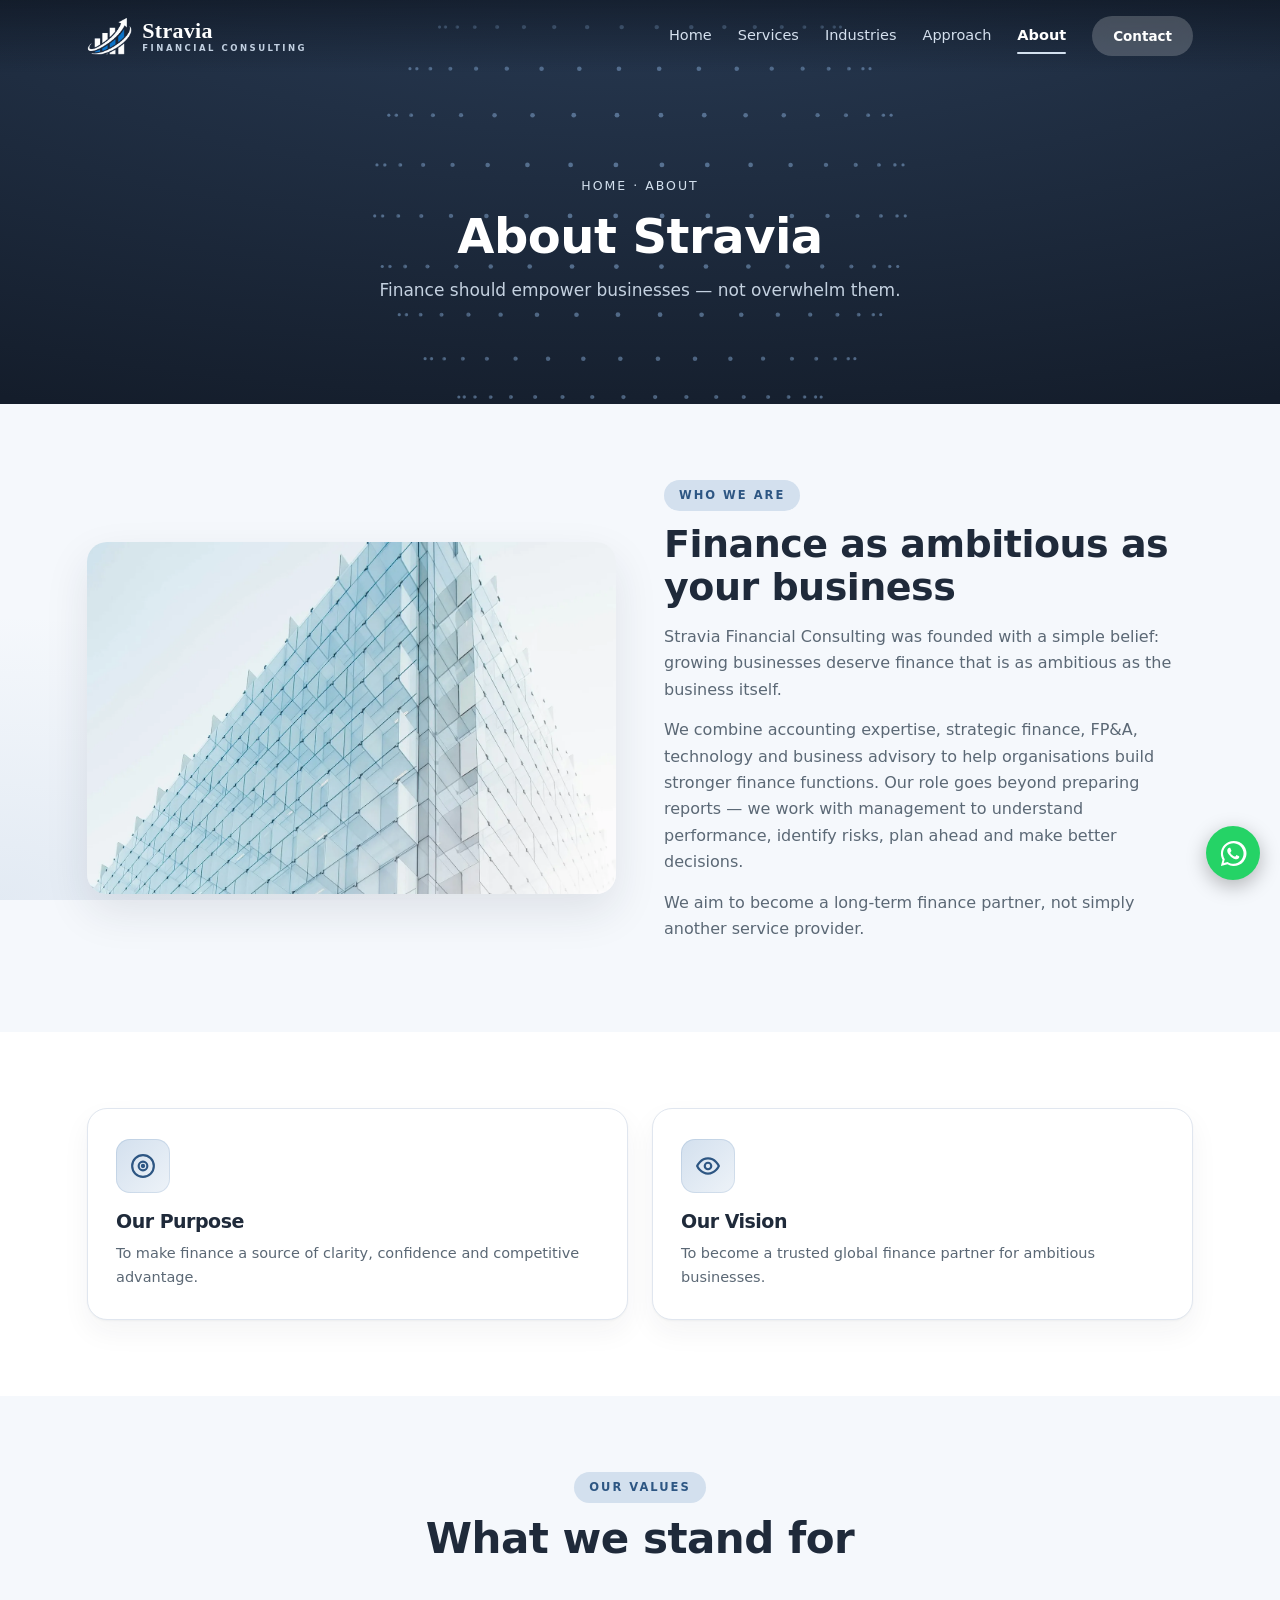
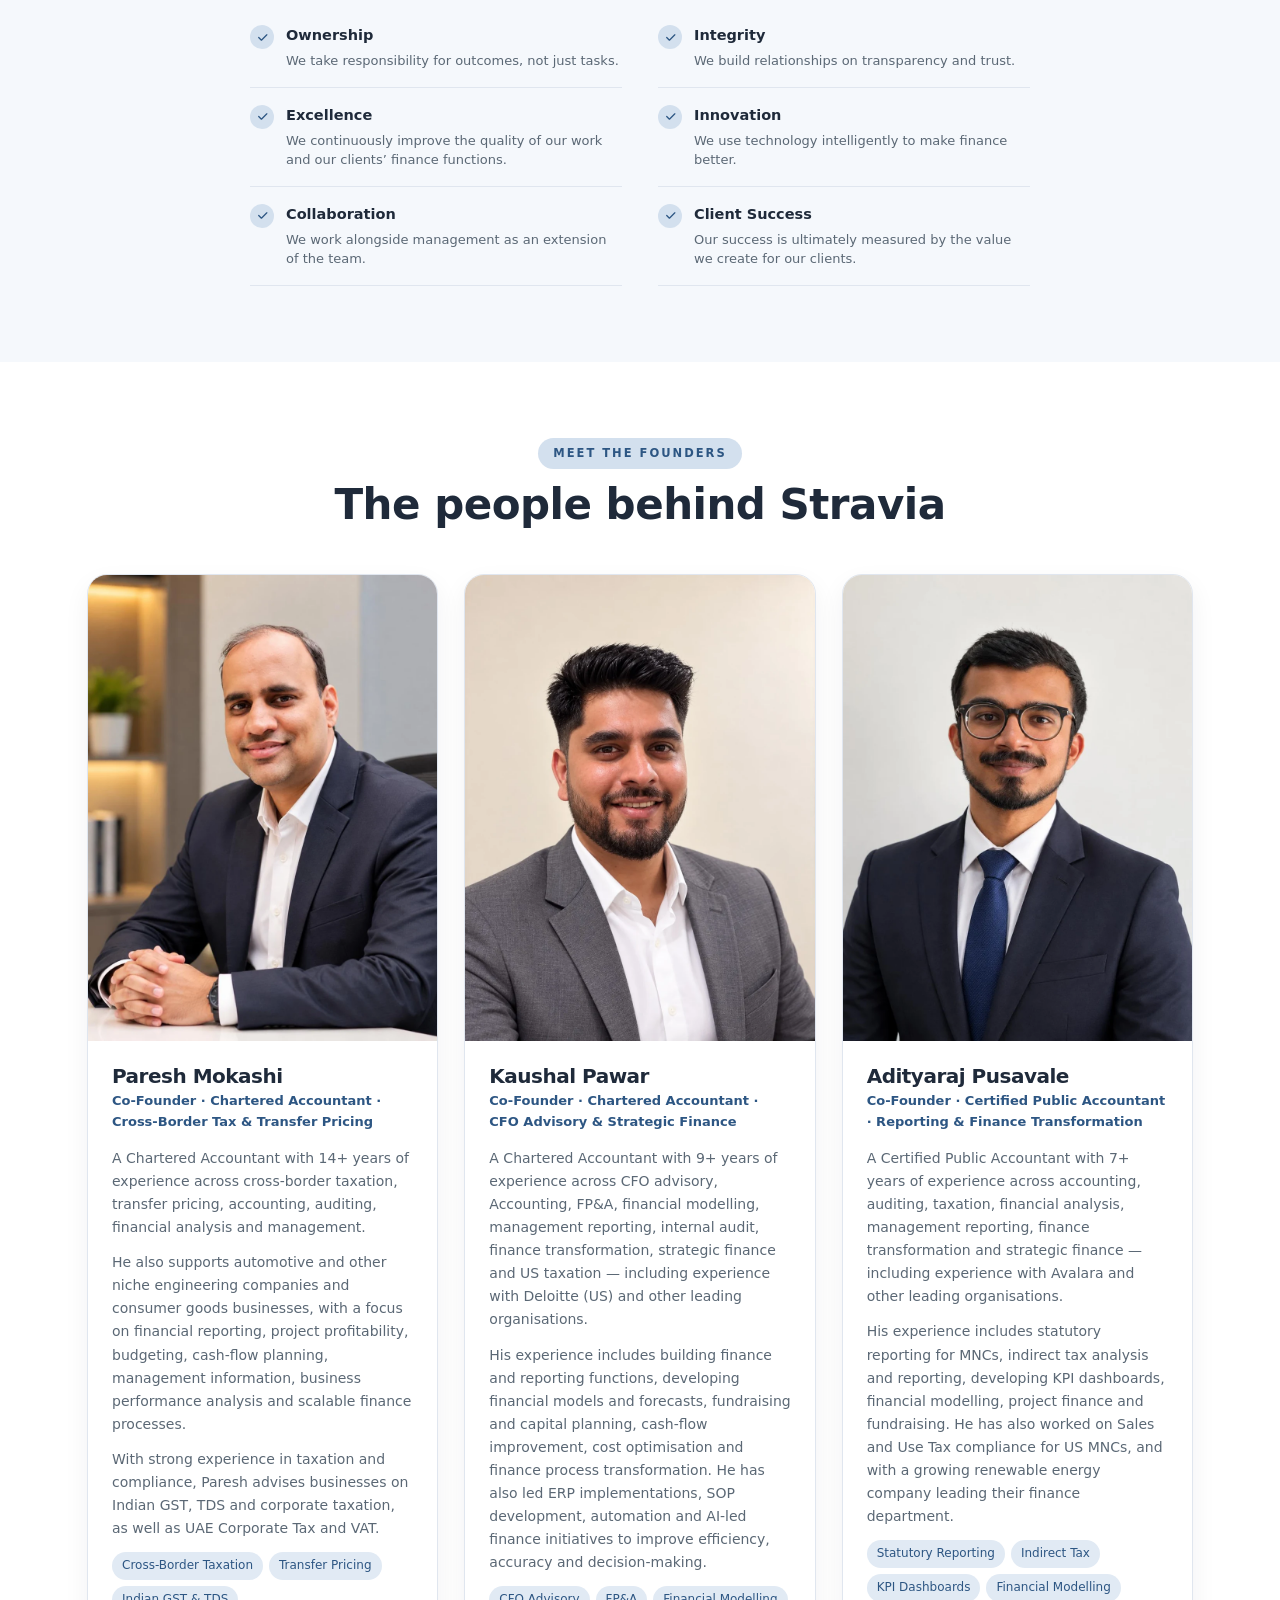
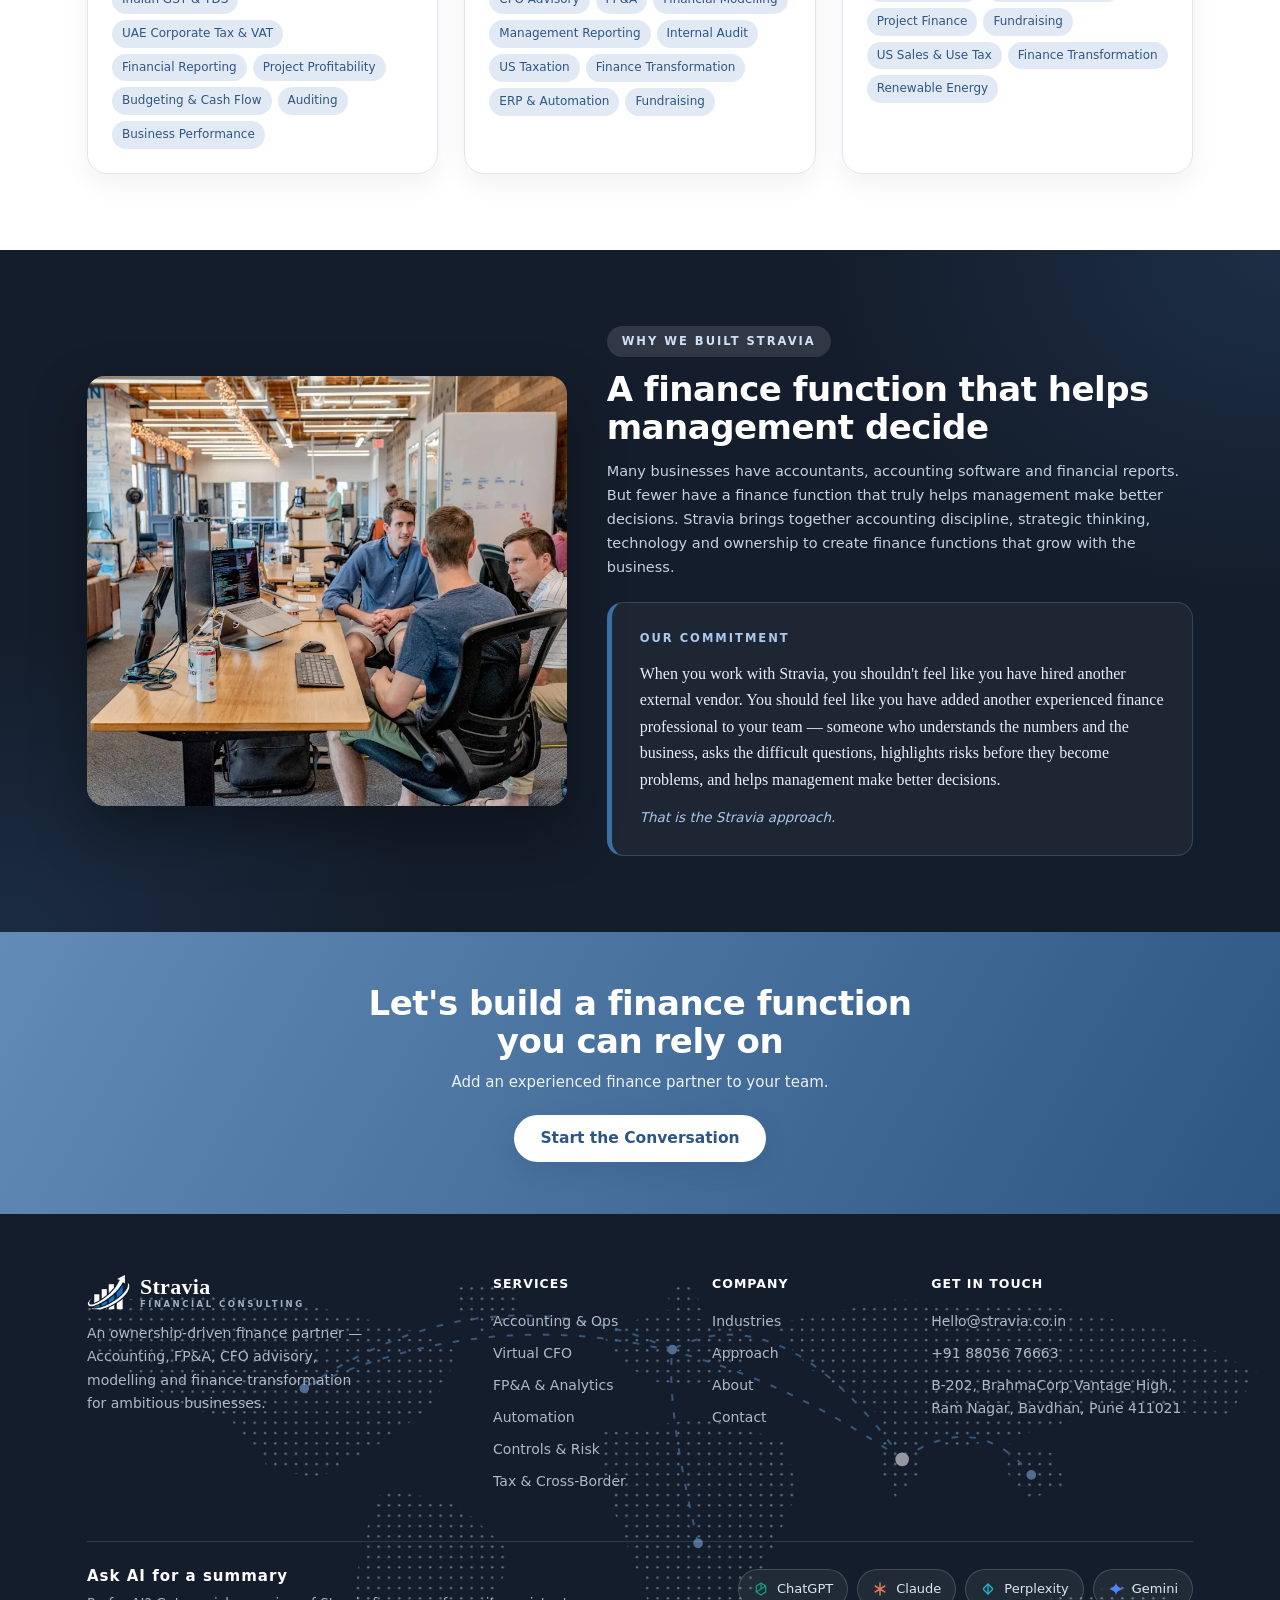
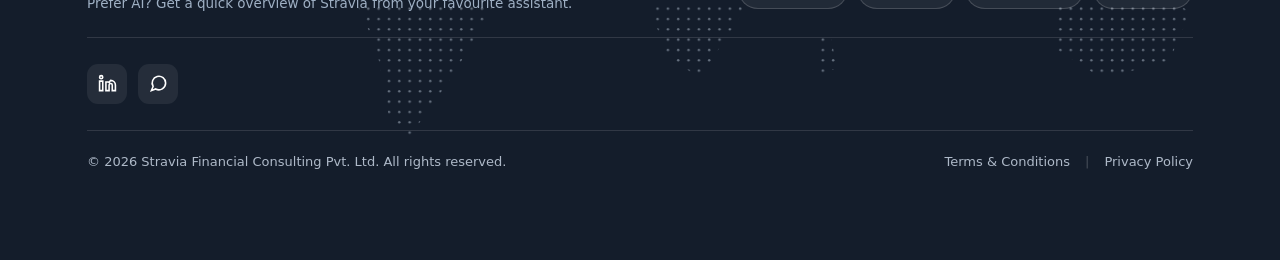
==== commit 45840ff1: "Real client content, working contact form, and legal pages Content - Replace placeholder bios with t" ====
--- a/about.html
+++ b/about.html
@@ -64,25 +64,36 @@
 <section style="background:var(--surface)">
   <div class="wrap">
     <div class="shead reveal"><div class="tag">Meet the Founders</div><h2>The people behind Stravia</h2></div>
-    <div class="team">
+    <div class="team team-3">
       <div class="member reveal">
-        <div class="ph">Founder photo<br>— to be provided by client —</div>
+        <img src="assets/founder-paresh.webp" alt="Paresh Mokashi" loading="lazy">
         <div class="info">
-          <h3>Kaushal Pawar</h3>
-          <span class="role">Founder · Chartered Accountant · Finance &amp; Strategic Advisory</span>
-          <p>A Chartered Accountant with 9+ years of experience across accounting, FP&amp;A, management reporting, financial modelling, finance transformation and strategic finance. He has worked with businesses across technology, SaaS, manufacturing, e-commerce, renewable energy and professional services, supporting stakeholders across India, the US, UK and Europe.</p>
-          <p>His experience includes building management reporting systems, developing financial models, improving finance processes, implementing accounting and ERP systems, developing SOPs, supporting fundraising and capital planning, and leading finance teams.</p>
-          <p><em>"Finance should not only tell management what happened. It should help management understand why it happened and decide what to do next."</em></p>
-          <div class="focus"><span>Virtual CFO</span><span>FP&amp;A</span><span>Financial Modelling</span><span>Management Reporting</span><span>Finance Transformation</span><span>Business Performance</span><span>Process Improvement</span><span>Finance Automation</span><span>Strategic Advisory</span></div>
+          <h3>Paresh Mokashi</h3>
+          <span class="role">Co-Founder &middot; Chartered Accountant &middot; Cross-Border Tax &amp; Transfer Pricing</span>
+          <p>A Chartered Accountant with 14+ years of experience across cross-border taxation, transfer pricing, accounting, auditing, financial analysis and management.</p>
+          <p>He also supports automotive and other niche engineering companies and consumer goods businesses, with a focus on financial reporting, project profitability, budgeting, cash-flow planning, management information, business performance analysis and scalable finance processes.</p>
+          <p>With strong experience in taxation and compliance, Paresh advises businesses on Indian GST, TDS and corporate taxation, as well as UAE Corporate Tax and VAT.</p>
+          <div class="focus"><span>Cross-Border Taxation</span><span>Transfer Pricing</span><span>Indian GST &amp; TDS</span><span>UAE Corporate Tax &amp; VAT</span><span>Financial Reporting</span><span>Project Profitability</span><span>Budgeting &amp; Cash Flow</span><span>Auditing</span><span>Business Performance</span></div>
         </div>
       </div>
       <div class="member reveal">
-        <div class="ph">Co-founder photo<br>— to be provided by client —</div>
+        <img src="assets/founder-kaushal.webp" alt="Kaushal Pawar" loading="lazy">
         <div class="info">
-          <h3>Co-Founder <span style="font-weight:400;color:var(--muted);font-size:14px">— name to be provided by client</span></h3>
-          <span class="role">Designation / Qualification — to be provided by client</span>
-          <p><em>Co-founder profile to be added once final details are confirmed — professional background, years of experience, industry exposure, areas of expertise, international experience and role within Stravia.</em></p>
-          <div class="focus"><span class="np" style="background:rgba(224,164,164,.15)">Areas of focus — to be provided</span></div>
+          <h3>Kaushal Pawar</h3>
+          <span class="role">Co-Founder &middot; Chartered Accountant &middot; CFO Advisory &amp; Strategic Finance</span>
+          <p>A Chartered Accountant with 9+ years of experience across CFO advisory, Accounting, FP&amp;A, financial modelling, management reporting, internal audit, finance transformation, strategic finance and US taxation &mdash; including experience with Deloitte (US) and other leading organisations.</p>
+          <p>His experience includes building finance and reporting functions, developing financial models and forecasts, fundraising and capital planning, cash-flow improvement, cost optimisation and finance process transformation. He has also led ERP implementations, SOP development, automation and AI-led finance initiatives to improve efficiency, accuracy and decision-making.</p>
+          <div class="focus"><span>CFO Advisory</span><span>FP&amp;A</span><span>Financial Modelling</span><span>Management Reporting</span><span>Internal Audit</span><span>US Taxation</span><span>Finance Transformation</span><span>ERP &amp; Automation</span><span>Fundraising</span></div>
+        </div>
+      </div>
+      <div class="member reveal">
+        <img src="assets/founder-adityaraj.webp" alt="Adityaraj Pusavale" loading="lazy">
+        <div class="info">
+          <h3>Adityaraj Pusavale</h3>
+          <span class="role">Co-Founder &middot; Certified Public Accountant &middot; Reporting &amp; Finance Transformation</span>
+          <p>A Certified Public Accountant with 7+ years of experience across accounting, auditing, taxation, financial analysis, management reporting, finance transformation and strategic finance &mdash; including experience with Avalara and other leading organisations.</p>
+          <p>His experience includes statutory reporting for MNCs, indirect tax analysis and reporting, developing KPI dashboards, financial modelling, project finance and fundraising. He has also worked on Sales and Use Tax compliance for US MNCs, and with a growing renewable energy company leading their finance department.</p>
+          <div class="focus"><span>Statutory Reporting</span><span>Indirect Tax</span><span>KPI Dashboards</span><span>Financial Modelling</span><span>Project Finance</span><span>Fundraising</span><span>US Sales &amp; Use Tax</span><span>Finance Transformation</span><span>Renewable Energy</span></div>
         </div>
       </div>
     </div>
@@ -115,10 +126,10 @@
   <div class="wrap">
     <div class="fgrid">
       <div><a class="brand" href="index.html"><img class="logo" src="assets/logo.webp" alt="Stravia Financial Consulting"><span class="word"><b>Stravia</b><span>Financial Consulting</span></span></a>
-        <p class="fabout">An ownership-driven finance partner — accounting, FP&amp;A, CFO advisory, modelling and finance transformation for ambitious businesses.</p></div>
+        <p class="fabout">An ownership-driven finance partner — Accounting, FP&amp;A, CFO advisory, modelling and finance transformation for ambitious businesses.</p></div>
       <div><h5>Services</h5><a href="services.html">Accounting &amp; Ops</a><a href="services.html">Virtual CFO</a><a href="services.html">FP&amp;A &amp; Analytics</a><a href="services.html">Automation</a><a href="services.html">Controls &amp; Risk</a><a href="services.html">Tax &amp; Cross-Border</a></div>
       <div><h5>Company</h5><a href="industries.html">Industries</a><a href="approach.html">Approach</a><a href="about.html">About</a><a href="contact.html">Contact</a></div>
-      <div><h5>Get in touch</h5><a class="np">Email — to be provided by client</a><a class="np">Phone — to be provided by client</a><a class="np">Address — to be provided by client</a></div>
+      <div><h5>Get in touch</h5><a href="mailto:Hello@stravia.co.in">Hello@stravia.co.in</a><a href="tel:+918805676663">+91 88056 76663</a><a href="https://www.google.com/maps/place/Vantage+High+by+BramhaCorp/@18.5209381,73.7767171,17z" target="_blank" rel="noopener">B-202, BrahmaCorp Vantage High, Ram Nagar, Bavdhan, Pune 411021</a></div>
     </div>
     <div class="ai-summary">
       <div><h5>Ask AI for a summary</h5><p>Prefer AI? Get a quick overview of Stravia from your favourite assistant.</p></div>
@@ -130,13 +141,17 @@
       </div>
     </div>
     <div class="fsocials">
-      <a href="#" title="To be provided by client"><svg viewBox="0 0 24 24" stroke-width="2"><path d="M16 8a6 6 0 016 6v7h-4v-7a2 2 0 00-4 0v7h-4v-11h4v1.5A6 6 0 0116 8zM2 9h4v12H2zM4 2a2 2 0 110 4 2 2 0 010-4z"/></svg></a>
-      <a href="#" title="To be provided by client"><svg viewBox="0 0 24 24" stroke-width="2"><rect x="2" y="2" width="20" height="20" rx="5"/><circle cx="12" cy="12" r="4"/><circle cx="17.5" cy="6.5" r="1" fill="#fff" stroke="none"/></svg></a>
-      <a href="#" title="To be provided by client"><svg viewBox="0 0 24 24" stroke-width="2"><path d="M21 11.5a8.5 8.5 0 01-12.6 7.4L3 21l2.2-5.3A8.5 8.5 0 1121 11.5z"/></svg></a>
+      <a href="https://www.linkedin.com/company/stravia-fin-co/home/" target="_blank" rel="noopener" title="Stravia on LinkedIn" aria-label="LinkedIn"><svg viewBox="0 0 24 24" stroke-width="2"><path d="M16 8a6 6 0 016 6v7h-4v-7a2 2 0 00-4 0v7h-4v-11h4v1.5A6 6 0 0116 8zM2 9h4v12H2zM4 2a2 2 0 110 4 2 2 0 010-4z"/></svg></a>
+      <a href="https://wa.me/918805676663" target="_blank" rel="noopener" title="Message us on WhatsApp" aria-label="WhatsApp"><svg viewBox="0 0 24 24" stroke-width="2"><path d="M21 11.5a8.5 8.5 0 01-12.6 7.4L3 21l2.2-5.3A8.5 8.5 0 1121 11.5z"/></svg></a>
     </div>
-    <div class="fbot"><span>© 2026 Stravia Financial Consulting Pvt. Ltd. All rights reserved.</span><span>Social links — to be provided by client</span></div>
+    <div class="fbot"><span>© <span class="year">2026</span> Stravia Financial Consulting Pvt. Ltd. All rights reserved.</span><span class="flinks"><a href="terms.html">Terms &amp; Conditions</a><i aria-hidden="true">|</i><a href="privacy.html">Privacy Policy</a></span></div>
   </div>
 </footer>
+
+<!-- floating WhatsApp button -->
+<a class="wa-float" href="https://wa.me/918805676663" target="_blank" rel="noopener" aria-label="Message Stravia on WhatsApp" title="Message us on WhatsApp">
+  <svg viewBox="0 0 32 32" aria-hidden="true"><path d="M16 3C8.8 3 3 8.8 3 16c0 2.3.6 4.5 1.7 6.4L3 29l6.8-1.8A13 13 0 1016 3zm0 23.6c-2 0-4-.5-5.7-1.6l-.4-.2-4 1 1.1-3.9-.3-.4A10.6 10.6 0 1116 26.6zm5.8-7.9c-.3-.2-1.9-.9-2.2-1s-.5-.2-.7.2-.8 1-1 1.2-.4.2-.7.1a8.7 8.7 0 01-2.6-1.6 9.7 9.7 0 01-1.8-2.2c-.2-.3 0-.5.1-.7l.5-.6.4-.6v-.6l-1-2.3c-.2-.6-.5-.5-.7-.5h-.6a1.2 1.2 0 00-.9.4 3.6 3.6 0 00-1.1 2.7 6.3 6.3 0 001.3 3.3 14.3 14.3 0 005.5 4.8c2.2.9 2.7.8 3.2.7a3.2 3.2 0 002.2-1.5 2.7 2.7 0 00.2-1.5c-.1-.2-.3-.3-.6-.4z"/></svg>
+</a>
 
 <script src="script.js"></script>
 </body>
--- a/styles.css
+++ b/styles.css
@@ -72,9 +72,9 @@
 .navlinks a.active{color:#fff;font-weight:600}
 .navlinks a.active::after{content:"";position:absolute;left:0;right:0;bottom:-2px;height:2px;background:var(--accent-soft);border-radius:2px}
 /* Contact: glass outline so it sits on the hero photo without fighting it */
-.navlinks a.btn{background:rgba(255,255,255,.14);border:1.5px solid rgba(255,255,255,.6);color:#fff;
-  box-shadow:none;backdrop-filter:blur(8px);padding:8px 20px;font-size:13.5px}
-.navlinks a.btn:hover{background:#fff;color:var(--ink);border-color:#fff;
+.navlinks a.btn{background:rgba(255,255,255,.2);border:none;color:#fff;
+  box-shadow:none;backdrop-filter:blur(8px);padding:9px 21px;font-size:13.5px}
+.navlinks a.btn:hover{background:#fff;color:var(--ink);
   transform:translateY(-2px);box-shadow:0 8px 20px rgba(0,0,0,.25)}
 .hamb{display:none;background:none;border:none;font-size:26px;color:#fff;cursor:pointer;line-height:1}
 .mobile{display:none;flex-direction:column;gap:2px;padding:10px 16px 16px;background:var(--d2);border-bottom:none}
@@ -83,30 +83,6 @@
 .mobile a:hover,.mobile a:active{background:rgba(255,255,255,.11);color:#fff}
 .mobile.open{display:flex;animation:slidedown .24s cubic-bezier(.16,1,.3,1)}
 @keyframes slidedown{from{opacity:0;transform:translateY(-10px)}to{opacity:1;transform:none}}
-
-/* ---------- Theme switcher (in the header bar) ---------- */
-.theme-toggle{width:40px;height:40px;flex:none;border-radius:11px;border:1px solid rgba(255,255,255,.3);background:rgba(255,255,255,.13);
-  color:#fff;display:flex;align-items:center;justify-content:center;cursor:pointer;transition:.2s;backdrop-filter:blur(6px)}
-.theme-toggle:hover{border-color:#fff;color:#fff;background:rgba(255,255,255,.24)}
-.theme-toggle svg{width:20px;height:20px}
-.theme-panel{position:absolute;top:64px;right:22px;z-index:140;width:250px;background:var(--surface);
-  border:1px solid var(--line);border-radius:16px;box-shadow:0 24px 52px rgba(20,29,43,.24);padding:10px;
-  opacity:0;transform:translateY(-8px) scale(.98);pointer-events:none;transition:.18s cubic-bezier(.16,1,.3,1)}
-.theme-panel.open{opacity:1;transform:none;pointer-events:auto}
-.theme-panel::before{content:"";position:absolute;top:-6px;right:15px;width:12px;height:12px;background:var(--surface);
-  border-left:1px solid var(--line);border-top:1px solid var(--line);transform:rotate(45deg)}
-.theme-panel h4{font-size:10.5px;letter-spacing:1.3px;text-transform:uppercase;color:var(--muted);margin:6px 9px 9px}
-.theme-opt{display:flex;align-items:center;gap:11px;width:100%;border:none;background:transparent;border-radius:11px;
-  padding:9px 10px;margin-bottom:2px;cursor:pointer;font-size:13.5px;color:var(--ink);font-family:inherit;text-align:left;transition:.15s}
-.theme-opt:last-child{margin-bottom:0}
-.theme-opt:hover{background:var(--accent-soft)}
-.theme-opt.active{background:color-mix(in srgb,var(--accent) 13%,transparent)}
-.theme-opt .sw{display:flex;border-radius:20px;overflow:hidden;box-shadow:0 0 0 1px var(--line);flex:none}
-.theme-opt .sw i{width:15px;height:20px;display:block}
-.theme-opt .nm{flex:1;white-space:nowrap}
-.theme-opt .rec{font-size:8px;font-weight:700;color:#fff;background:var(--accent);padding:2px 7px;border-radius:20px;letter-spacing:.4px}
-.theme-opt .chk{flex:none;width:16px;height:16px;stroke:var(--accent-dark);fill:none;opacity:0;transition:.15s}
-.theme-opt.active .chk{opacity:1}
 
 /* ---------- Hero (video background) ---------- */
 .hero{position:relative;overflow:hidden;min-height:86vh;display:flex;align-items:center;text-align:center;color:#fff;
@@ -248,7 +224,11 @@
 .member{background:var(--surface);border:1px solid var(--line);border-radius:var(--radius);overflow:hidden;
   box-shadow:0 10px 26px rgba(31,42,58,.06);transition:.3s}
 .member:hover{transform:translateY(-6px);box-shadow:0 22px 46px rgba(31,42,58,.13)}
-.member img{width:100%;height:280px;object-fit:cover;object-position:top}
+/* founder photos: all three share a 3:4 frame so the cards line up */
+.member img{width:100%;aspect-ratio:3/4;height:auto;object-fit:cover;object-position:center top;display:block}
+.team-3{grid-template-columns:repeat(3,1fr)}
+@media(max-width:980px){.team-3{grid-template-columns:1fr 1fr}}
+@media(max-width:700px){.team-3{grid-template-columns:1fr}}
 .member .ph{width:100%;height:280px;display:flex;align-items:center;justify-content:center;
   background:linear-gradient(135deg,var(--d1),var(--d2));color:#9fb2c9;font-size:14px;text-align:center;padding:20px}
 .member .info{padding:24px}
@@ -333,21 +313,21 @@
 .socials a{width:40px;height:40px;border-radius:10px;background:rgba(255,255,255,.08);display:flex;align-items:center;justify-content:center;transition:.2s}
 .socials a:hover{background:var(--accent)}
 .socials a svg{width:19px;height:19px;stroke:#fff;fill:none}
-.form-card{background:#fff;border-radius:var(--radius);padding:22px;box-shadow:0 24px 60px rgba(0,0,0,.28)}
+.form-card{background:#fff;border-radius:var(--radius);padding:18px;box-shadow:0 24px 60px rgba(0,0,0,.28)}
 .form-card h3{font-size:18px;margin-bottom:4px}
-.form-card .sub{color:var(--muted);font-size:13px;margin-bottom:14px}
-.field{margin-bottom:10px}
-.field label{display:block;font-size:12px;font-weight:600;margin-bottom:4px;color:var(--ink)}
-.field input,.field select,.field textarea{width:100%;border:1.5px solid var(--line);border-radius:10px;height:40px;
-  padding:0 12px;font-size:13.5px;font-family:inherit;color:var(--ink);background:#fbfcfe;transition:.15s}
-.field textarea{height:auto;min-height:68px;padding:9px 12px;resize:vertical}
+.form-card .sub{color:var(--muted);font-size:13px;margin-bottom:12px}
+.field{margin-bottom:8px}
+.field label{display:block;font-size:11.5px;font-weight:600;margin-bottom:3px;color:var(--ink)}
+.field input,.field select,.field textarea{width:100%;border:1.5px solid var(--line);border-radius:10px;height:36px;
+  padding:0 11px;font-size:13px;font-family:inherit;color:var(--ink);background:#fbfcfe;transition:.15s}
+.field textarea{height:auto;min-height:58px;padding:8px 11px;resize:vertical}
 .field input:focus,.field select:focus,.field textarea:focus{outline:none;border-color:var(--accent);background:#fff;
   box-shadow:0 0 0 3px color-mix(in srgb,var(--accent) 16%,transparent)}
 .field input.invalid,.field select.invalid,.phone.invalid input{border-color:#e0a4a4;background:#fdf6f6}
 .field input.valid,.field select.valid{border-color:#9fce9f}
-.two{display:grid;grid-template-columns:1fr 1fr;gap:12px}
+.two{display:grid;grid-template-columns:1fr 1fr;gap:10px}
 .phone{display:flex;gap:8px}
-.phone .code-in{width:78px;flex:none;text-align:center;font-weight:600}
+.phone .code-in{width:58px;flex:none;text-align:center;font-weight:600}
 /* ---- Themed dropdown ----
    The OS draws a native <select>'s popup and CSS cannot reach it, so script.js swaps in
    a real listbox. The <select> stays in the DOM as the value/validation source of truth. */
@@ -361,7 +341,7 @@
 /* transition:none matters — .field select has a blanket `transition:.15s`, which would
    otherwise fade the native control in on first paint before opacity:0 settles */
 .selwrap.cs select{position:absolute;inset:0;opacity:0;pointer-events:none;transition:none}
-.cs-btn{width:100%;height:40px;border:1.5px solid var(--line);border-radius:10px;background:#fbfcfe;
+.cs-btn{width:100%;height:36px;border:1.5px solid var(--line);border-radius:10px;background:#fbfcfe;
   padding:0 34px 0 12px;font:inherit;font-size:13.5px;color:var(--ink);text-align:left;cursor:pointer;
   white-space:nowrap;overflow:hidden;text-overflow:ellipsis;transition:.15s}
 .cs-btn.ph{color:var(--muted)}
@@ -383,29 +363,57 @@
 .cs-list::-webkit-scrollbar{width:9px}
 .cs-list::-webkit-scrollbar-thumb{background:color-mix(in srgb,var(--accent) 34%,transparent);border-radius:9px;
   border:3px solid var(--surface)}
-.field .err{display:block;color:#c0392b;font-size:12px;margin-top:5px}
-.field .counter{display:block;text-align:right;color:var(--muted);font-size:12px;margin-top:5px}
+.field .err{display:block;color:#c0392b;font-size:11.5px;margin-top:4px}
+.field .counter{display:block;text-align:right;color:var(--muted);font-size:11.5px;margin-top:4px}
 .captcha{display:flex;align-items:center;gap:10px}
-.captcha .code{height:40px;padding:0 15px;display:flex;align-items:center;justify-content:center;font-family:"Courier New",monospace;
+.captcha .code{height:36px;padding:0 13px;display:flex;align-items:center;justify-content:center;font-family:"Courier New",monospace;
   font-size:17px;letter-spacing:6px;font-weight:700;font-style:italic;color:var(--accent-dark);border:1px solid var(--line);border-radius:10px;
   background:repeating-linear-gradient(45deg,#eef3fa,#eef3fa 5px,#dfe9f4 5px,#dfe9f4 10px);user-select:none;text-decoration:line-through;text-decoration-color:rgba(59,110,165,.4)}
 .captcha .code.flash{animation:capflash .4s}
 @keyframes capflash{0%,100%{transform:translateX(0)}25%{transform:translateX(-6px)}75%{transform:translateX(6px)}}
-.captcha .cap-refresh{flex:none;width:40px;height:40px;border:1px solid var(--line);background:#f4f7fb;border-radius:10px;color:var(--accent-dark);font-size:18px;cursor:pointer;transition:.2s}
+.captcha .cap-refresh{flex:none;width:36px;height:36px;border:1px solid var(--line);background:#f4f7fb;border-radius:10px;color:var(--accent-dark);font-size:18px;cursor:pointer;transition:.2s}
 .captcha .cap-refresh:hover{background:var(--accent-soft);transform:rotate(90deg)}
 .captcha input{flex:1}
-.consent{display:flex;gap:9px;align-items:flex-start;margin:4px 0 12px;font-size:11.5px;color:var(--muted);line-height:1.45}
+.consent{display:flex;gap:9px;align-items:flex-start;margin:3px 0 10px;font-size:11.5px;color:var(--muted);line-height:1.45}
 .consent input{margin-top:2px;flex:none;width:16px;height:16px;accent-color:var(--accent)}
 .consent a{color:var(--accent-dark);font-weight:600;text-decoration:underline}
-.form-card .btn{width:100%;justify-content:center;margin-top:2px}
-.btn[disabled]{opacity:.45;cursor:not-allowed;box-shadow:none}
+.form-card .btn{width:100%;justify-content:center;margin-top:2px;padding:12px 26px;font-size:14.5px}
+/* honeypot — must stay in the layout for bots but never be visible or focusable */
+.hp{position:absolute;left:-9999px;width:1px;height:1px;overflow:hidden}
+.form-note{margin-top:12px;font-size:13px;line-height:1.5;padding:0}
+.form-note.ok{color:#1c6b3f;background:#e8f5ee;border:1px solid #bfe3ce;padding:11px 14px;border-radius:10px}
+.form-note.bad{color:#9b2c2c;background:#fdf1f1;border:1px solid #f0cdcd;padding:11px 14px;border-radius:10px}
+.btn[disabled]{background:var(--line);color:var(--muted);opacity:1;cursor:not-allowed;box-shadow:none}
 .btn[disabled]:hover{transform:none;box-shadow:none}
 .mapbox{border-radius:var(--radius);overflow:hidden;border:1px solid var(--line);box-shadow:var(--shadow)}
 .mapbox iframe{display:block;width:100%;height:340px;border:0;filter:grayscale(.15)}
 .mapnote{text-align:center;color:var(--muted);font-size:13px;margin-top:14px}
 
+/* ---------- Privacy policy ---------- */
+.policy{max-width:760px}
+.policy-meta{color:var(--muted);font-size:13px;margin-bottom:34px;padding-bottom:16px;border-bottom:1px solid var(--line)}
+.policy-block{padding:0;margin-bottom:30px}
+.policy-block h2{font-size:19px;margin-bottom:10px}
+.policy-block p{color:var(--muted);font-size:14.5px;margin-bottom:11px}
+.policy-block a{color:var(--accent-dark);font-weight:600;text-decoration:underline}
+.plist{margin:0 0 12px 2px}
+.plist li{color:var(--muted);font-size:14.5px;padding-left:18px;position:relative;margin-bottom:5px}
+.plist li::before{content:"";position:absolute;left:2px;top:9px;width:5px;height:5px;border-radius:50%;background:var(--accent)}
+@media(max-width:620px){.policy-block{margin-bottom:24px}.policy-block h2{font-size:17.5px}}
+
+/* ---------- Floating WhatsApp button ---------- */
+.wa-float{position:fixed;right:20px;bottom:20px;z-index:200;width:54px;height:54px;border-radius:50%;
+  background:#25d366;display:flex;align-items:center;justify-content:center;
+  box-shadow:0 6px 20px rgba(0,0,0,.28);transition:transform .22s cubic-bezier(.16,1,.3,1),box-shadow .22s}
+.wa-float svg{width:31px;height:31px;fill:#fff}
+.wa-float:hover{transform:scale(1.08);box-shadow:0 10px 28px rgba(0,0,0,.36)}
+@media(max-width:620px){.wa-float{right:14px;bottom:14px;width:50px;height:50px}.wa-float svg{width:28px;height:28px}}
+@media(prefers-reduced-motion:reduce){.wa-float{transition:none}}
+
 /* ---------- Footer ---------- */
-footer{background:var(--d2);color:#aeb9c8;padding:60px 0 28px;font-size:14px;position:relative;overflow:hidden}
+/* bottom padding clears the fixed WhatsApp button (54px + 20px offset) so the
+   last footer row is never sitting underneath it */
+footer{background:var(--d2);color:#aeb9c8;padding:60px 0 88px;font-size:14px;position:relative;overflow:hidden}
 .footer-bg{position:absolute;inset:0;z-index:0;pointer-events:none;opacity:.55}
 .footer-bg svg{position:absolute;inset:0;width:100%;height:100%}
 footer .wrap{position:relative;z-index:1}
@@ -435,6 +443,9 @@
 .fsocials a:hover{background:var(--accent);transform:translateY(-2px)}
 .fsocials a svg{width:19px;height:19px;stroke:#fff;fill:none}
 .fbot{border-top:1px solid rgba(255,255,255,.12);padding-top:20px;display:flex;justify-content:space-between;flex-wrap:wrap;gap:10px;font-size:13px}
+.flinks{display:flex;align-items:center;gap:15px}
+.flinks a{display:inline;margin:0}
+.flinks i{font-style:normal;color:rgba(255,255,255,.22);user-select:none}
 
 /* ---------- Reveal animations ---------- */
 .reveal{opacity:0;transform:translateY(40px);transition:opacity .8s cubic-bezier(.16,1,.3,1),transform .8s cubic-bezier(.16,1,.3,1)}
@@ -465,7 +476,7 @@
   /* iOS Safari zooms the whole page when you focus a control smaller than 16px */
   .field input,.field select,.field textarea,.cs-btn{font-size:16px;height:46px}
   .field textarea{height:auto;min-height:88px}
-  .phone .code-in{width:84px}
+  .phone .code-in{width:72px}
   .captcha .code,.captcha .cap-refresh{height:46px}
   .cs-opt{padding:11px 12px;font-size:15px}
   .cs-list{max-height:min(52vh,300px)}
@@ -474,21 +485,25 @@
 @media(max-width:860px){
   .navlinks{display:none}
   .hamb{display:flex;align-items:center;justify-content:center;width:44px;height:44px;margin-right:-10px}
-  .theme-panel{top:60px;right:12px;width:auto;min-width:236px;max-width:calc(100vw - 24px)}
   .fgrid{grid-template-columns:1fr 1fr;gap:26px 24px}
-  .fbot{justify-content:center;text-align:center}
+  .fbot{flex-direction:column;align-items:center;justify-content:center;text-align:center;gap:14px}
   .banner{min-height:0;padding:118px 0 54px}
   .hero{padding-top:120px}
-  .contact-grid{padding-top:112px;padding-bottom:56px}
+  .contact-grid{padding-top:104px;padding-bottom:52px;gap:26px}
+  .footer-bg svg{inset:auto;top:50%;left:50%;width:1100px;height:auto;transform:translate(-50%,-50%)}
   .whysplit,.split{gap:28px}
 }
 
 @media(max-width:620px){
-  /* the footer map uses preserveAspectRatio="slice"; at phone aspect ratios it zooms in so far
-     that the dots become blobs, so drop it back to a faint texture */
-  .footer-bg{opacity:.18}
+  /* map.svg draws r=0.95 dots inside a 1000-unit viewBox, so scaling much below 1000px
+     renders them sub-pixel and the map disappears; the footer SVG is preserveAspectRatio
+     "slice", which on a tall narrow phone footer zoomed it until the dots became blobs.
+     Pin both maps near natural scale and crop, rather than rescaling them. */
+  .worldmap{opacity:.62}
+  .footer-bg{opacity:.5}
+  .footer-bg svg{inset:auto;top:50%;left:50%;width:1100px;height:auto;transform:translate(-50%,-50%)}
   section{padding:52px 0}
-  .wrap{padding:0 18px}
+  .wrap{padding-left:18px;padding-right:18px}
   .hero{min-height:0;padding:118px 0 62px}
   .hero .hbtns{flex-direction:column;align-items:stretch;gap:11px}
   .hero .btn{justify-content:center}
@@ -499,8 +514,8 @@
   .two{grid-template-columns:1fr}
   .fgrid{grid-template-columns:1fr;gap:24px}
   .ai-summary{flex-direction:column;align-items:flex-start;gap:14px}
-  .brand .word span{display:none}
-  .brand .word b{font-size:20px}
+  .brand .word b{font-size:19px}
+  .brand .word span{font-size:7.5px;letter-spacing:1.6px}
 
   .promise{margin-bottom:28px;padding-bottom:24px}
   .shead{margin-bottom:32px}
@@ -513,19 +528,31 @@
   .svc-panel .pad{padding:0 18px 18px}
   .pillars-5 .pillar{min-height:0;padding:22px 20px}
   .form-card{padding:18px}
-  .form-card .btn{padding:14px 24px}
+  .form-card .btn{padding:15px 24px;font-size:15px}
+  .form-card h3{font-size:19px}
+  .form-card .sub{font-size:13.5px;margin-bottom:16px}
+  .contact-grid{padding-top:96px;gap:22px}
+  .contact-info h2{font-size:26px;margin:10px 0 10px}
+  .contact-info p{font-size:14.5px;margin-bottom:18px}
+  .cinfo{gap:11px;margin-bottom:12px}
+  .cinfo .ci{width:38px;height:38px}
+  .cinfo .ci svg{width:18px;height:18px}
+  .cinfo b{font-size:13.5px}
+  .cinfo span{font-size:12px}
+  .field{margin-bottom:12px}
+  .field label{font-size:12.5px;margin-bottom:5px}
   .mapbox iframe{height:260px}
   .team{gap:20px}
-  .member img,.member .ph{height:230px}
+  .member .ph{height:230px}
   .member .info{padding:20px}
   .split img,.whysplit img{max-height:240px}
 }
 
 @media(max-width:400px){
-  .wrap{padding:0 15px}
+  .wrap{padding-left:15px;padding-right:15px}
   .hero h1{font-size:29px}
   .hero .eyebrow{letter-spacing:1.6px;font-size:11.5px}
-  .phone .code-in{width:70px}
+  .phone .code-in{width:66px}
   .captcha{flex-wrap:wrap}
   .captcha input{flex:1 1 100%;order:3}
   .captcha .code{flex:1}
